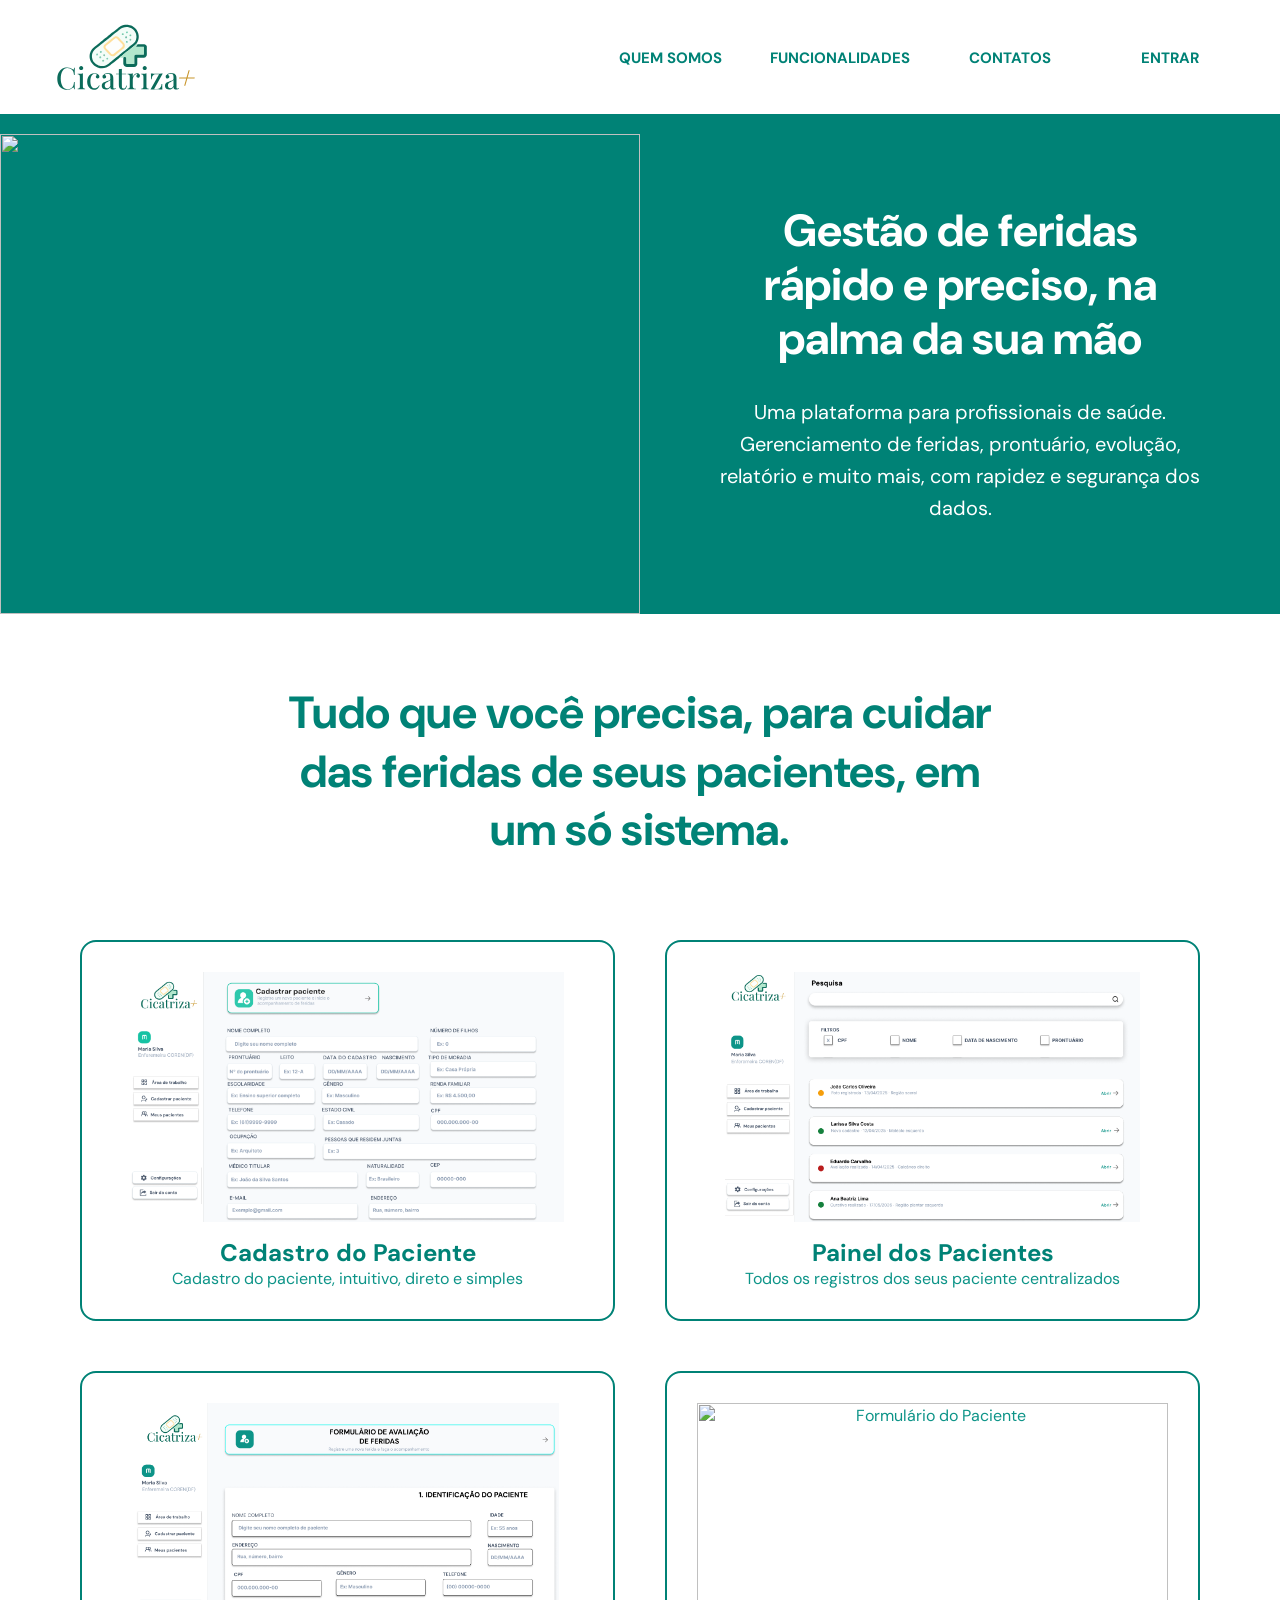
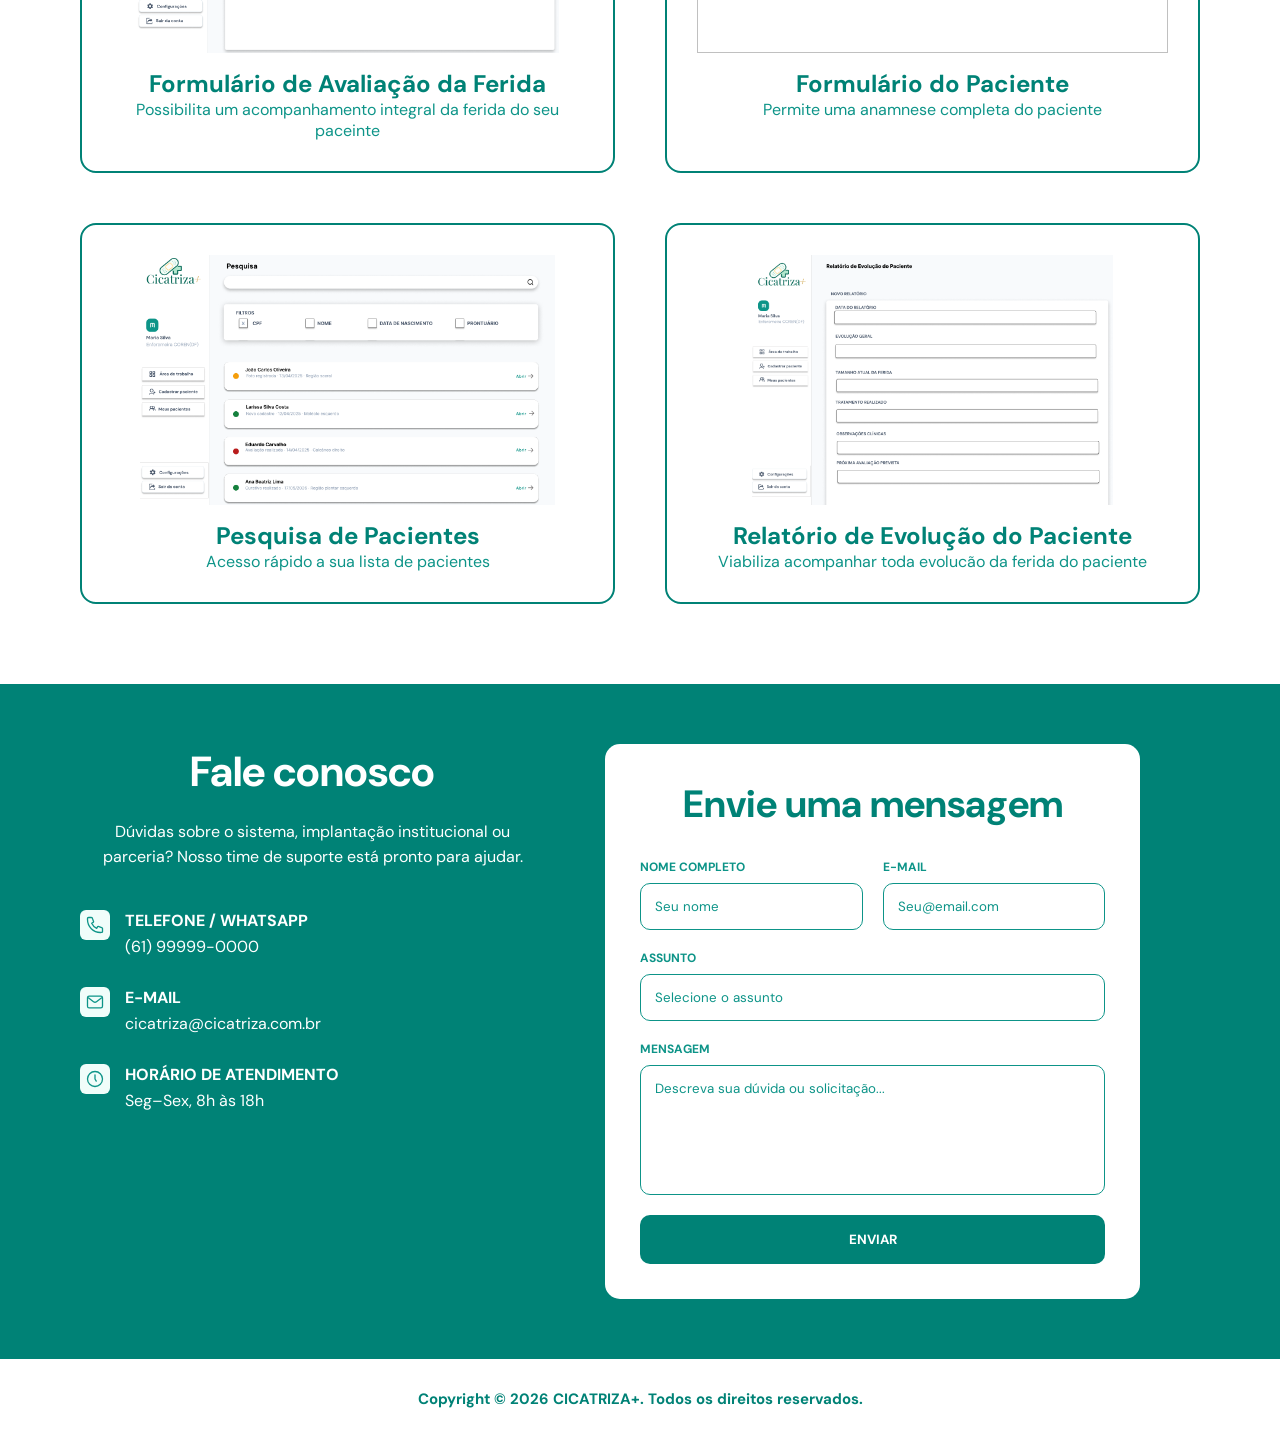
==== index.html @ 2483aeb0 "Rename landingpage.html to index.html" ====
<html lang="pt-BR" class="pagina-landing-page">
<head>
    <meta charset="UTF-8">
    <meta name="viewport" content="width=device-width, initial-scale=1.0">
    <title>Cicatriza+ - Gestão de Feridas Inteligente</title>
    <link rel="stylesheet" href="style.css">
    <link rel="preconnect" href="https://googleapis.com">
    <link rel="preconnect" href="https://gstatic.com" crossorigin>
   <link href="https://fonts.googleapis.com/css2?family=DM+Sans:ital,opsz,wght@0,9..40,100..1000;1,9..40,100..1000&family=Inter:ital,opsz,wght@0,14..32,100..900;1,14..32,100..900&display=swap" rel="stylesheet">
</head>
<body class="pagina-landing-page">
   <header>
        <div class="container-navbar">
            <div class="logo">
                <img class="img-logo" src="img/Logo.svg" alt="Cicatriza+">
            </div>

            <nav>
                <ul>
                    <li><a href="#quem-somos">QUEM SOMOS</a></li>
                    <li><a href="#funcionalidades">FUNCIONALIDADES</a></li>
                    <li><a href="#contato">CONTATOS</a></li>
                    <li><a href="login.html">ENTRAR</a></li>
                </ul>
            </nav>
        </div>
    </header>
    

    <main class="main-landing-page" id="quem-somos">
         <div class="container-main">
            <img class="img-landing" src="img/fotolanding.svg" alt="">

        <div class="container-main-text">
            <h1>
                Gestão de feridas rápido e
                preciso, na palma da sua mão
            </h1>

            <p>
                Uma plataforma para profissionais de saúde.
                Gerenciamento de feridas, prontuário, evolução,
                relatório e muito mais, com rapidez e segurança
                dos dados.
            </p>
        </div>
    </main>

    <section class="funcionalidades" id="funcionalidades">

        <div class="container">

            <h2>
                Tudo que você precisa, para cuidar<br>
                das feridas de seus pacientes, em<br>
                um só sistema.
            </h2>

            <div class="cards">

                <div class="card">
                    <img src="img/Cadastrar_Paciente.png" alt="Cadastro do Paciente">
                    <h3>Cadastro do Paciente</h3>
                    <p> Cadastro do paciente, intuitivo, direto e simples</p>
                </div>

                <div class="card">
                    <img src="img/Painel_Pesquisa.png" alt="Painel dos Pacientes">
                    <h3>Painel dos Pacientes</h3>
                    <p>Todos os registros dos seus paciente centralizados</p>
                </div>

                <div class="card">
                    <img src="img/Formulario_Avalicao.png" alt="Formulário de Avaliação da Ferida">
                    <h3>Formulário de Avaliação da Ferida</h3>
                    <p>Possibilita um acompanhamento integral da ferida do seu paceinte </p>
                </div>

                <div class="card">
                    <img src="img/Formulario_Paciente.png" alt="Formulário do Paciente">
                    <h3>Formulário do Paciente</h3>
                     <p>Permite uma anamnese completa do paciente </p>
                </div>

                <div class="card">
                    <img src="img/Painel_Pesquisa.png" alt="Pesquisa de Pacientes">
                    <h3>Pesquisa de Pacientes</h3>
                    <p>Acesso rápido a sua lista de pacientes</p>
                </div>

                <div class="card">
                    <img src="img/Relatorio_Evolucao.png" alt="Relatório de Evolução do Paciente">
                    <h3>Relatório de Evolução do Paciente</h3>
                    <p>Viabiliza acompanhar toda evolucão da ferida do paciente </p>
                </div>

            </div>

        </div>

    </section>

    <section class="contato" id="contato">

        <div class="conteudo">

            <div class="contato-info">

                <h2>Fale conosco</h2>

                <p>
                    Dúvidas sobre o sistema, implantação institucional ou parceria?
                    Nosso time de suporte está pronto para ajudar.
                </p>

                <div class="info-item">
                    <img src="img/Icon_Phonee.svg" alt="">
                    <div>
                        <strong>TELEFONE / WHATSAPP</strong>
                        <a href="https://wa.me/5561999990000" target="_blank">
                        <p>(61) 99999-0000</p>
                        </a>
                    </div>
                </div>

                <div class="info-item">
                    <img src="img/Icon_Email.svg" alt="">
                    <div>
                        <strong>E-MAIL</strong>
                        <a href="mailto:cicatriza@cicatriza.com.br">
                        <p>cicatriza@cicatriza.com.br</p>
                        </a>
                    </div>
                </div>

                <div class="info-item">
                    <img src="img/Icon_Clock.svg" alt="">
                    <div>
                        <strong>HORÁRIO DE ATENDIMENTO</strong>
                        <p>Seg–Sex, 8h às 18h</p>
                    </div>
                </div>

            </div>

            <div class="contato-form">

                <h2>Envie uma mensagem</h2>

                <form>

                    <div class="row">
                        <div class="field">
                            <label>NOME COMPLETO</label>
                            <input type="text" placeholder="Seu nome">
                        </div>

                        <div class="field">
                            <label>E-MAIL</label>
                            <input type="email" placeholder="Seu@email.com">
                        </div>
                    </div>

                    <div class="field">
                        <label>ASSUNTO</label>
                        <input type="text" placeholder="Selecione o assunto">
                    </div>

                    <div class="field">
                        <label>MENSAGEM</label>
                        <textarea placeholder="Descreva sua dúvida ou solicitação..."></textarea>
                    </div>

                    <button type="submit">ENVIAR</button>

                </form>

            </div>

        </div>

    </section>

    <footer>
        Copyright © 2026 CICATRIZA+. Todos os direitos reservados.
    </footer>


</body>
</html>
---- style.css ----
/*LANDING PAGE*/

html.pagina-landing-page * {
    margin: 0; /* Remove a margem padrão de todos os elementos */
    padding: 0; /* Remove o preenchimento padrão de todos os elementos */
    box-sizing: border-box; /* Usa box-sizing border-box para dimensionar com mais facilidade */
    font-family: 'DM Sans', 'Inter', sans-serif; /* Define uma fonte limpa e moderna */
}

html.pagina-landing-page {
    scroll-behavior: smooth; /* Habilita rolagem suave para links de âncora */
}

html.pagina-landing-page body {
   background:#fff; /* Define a cor de fundo da página */
    color:var(--text); /* Define a cor do texto usando a variável CSS --text */
}


html.pagina-landing-page {
    --primary:#008276; /* Cor primária para elementos de destaque */
    --secondary:#0D9488; /* Cor secundária para elementos complementares */
    --white:#ffffff; /* Cor branca para fundos e textos claros */
    --text:#ffffff; /* Cor do texto para a página, definida como branca para contraste com o fundo escuro */
    --text:#0D9488;/* Cor do texto para a página, definida como verde escuro para contraste com o fundo claro */
}

html.pagina-landing-page .container-navbar{
    max-width:1200px; /* Define a largura máxima do container para 1200px */
    margin:auto; /* Centraliza o container horizontalmente */
    padding: 20px 10px; /* Adiciona preenchimento interno para espaçamento */
    display:flex; /* Container em flex para posicionar logo e nav */
    flex-wrap:wrap;
    align-items:center; /* Alinha verticalmente */
    justify-content:space-between; /* Logo à esquerda, links à direita */
    gap:20px; /* Adiciona um espaço entre os itens do container */
}

html.pagina-landing-page img {
    width: 150px; /* Define a largura da imagem do logo */
    height: auto;
}

html.pagina-landing-page nav ul {
    display:flex; /* Exibe os itens de navegação em linha usando flexbox */
    flex-wrap:wrap;
    list-style:none; /* Remove os marcadores de lista padrão */
    gap:40px; /* Adiciona um espaço de 40px entre os itens de navegação */
    justify-content:flex-end;
}

html.pagina-landing-page nav li {
    min-width: 120px;
    text-align: center;
}

html.pagina-landing-page nav a{
    text-decoration:none; /* Remove o sublinhado dos links de navegação */
    color:var(--primary); /* Define a cor dos links de navegação usando a variável CSS --primary */
    font-weight:700; /* Define a espessura da fonte dos links de navegação como negrito */
    font-size:15px; /* Define o tamanho da fonte dos links de navegação como 15px */
    justify-content: left; /* Alinha os links de navegação à esquerda */
}

html.pagina-landing-page main{
    background:#008276; /* Define a cor de fundo da seção principal como verde escuro */
    color:#ffffff; /* Define a cor do texto da seção principal como branca para contraste com o fundo escuro */
    padding:0; /* Remove padding */
    min-height:60px; /* Define uma altura mínima para a seção */
}

html.pagina-landing-page .container-main{
    display:flex; /* Container em flex para posicionar imagem e texto lado a lado */
    flex-direction:row; /* Posiciona os itens horizontalmente (imagem à esquerda, texto à direita) */
    align-items:flex-start; /* Alinha os itens ao final (bottom) */
    gap:0; /* Sem espaço entre os itens */
    max-width:100%; /* Usa toda a largura disponível */
    margin:0; /* Sem margem */
    width:100%; /* Usa toda a largura disponível */
    padding: ; /* Sem padding */
    height:500px; /* Usa toda a altura disponível */
}

html.pagina-landing-page .img-landing{
    flex:0 0 50%; /* Define que a imagem ocupe exatamente 50% do espaço */
    width:100%; /* Garante que a imagem use toda a largura alocada */
    max-height:480px; /* Define altura máxima da imagem */
    object-fit:contain; /* Mantém a proporção da imagem */
    align-self:flex-end; /* Alinha a imagem na parte de baixo */
}

html.pagina-landing-page .container-main-text{
    flex:0 0 50%; /* O texto ocupa exatamente 50% do espaço */
    min-width:0; /* Permite que o texto não quebre o layout */
    padding:60px 80px; /* Adiciona padding para o texto */
    display:flex; /* Container flex para centralizar conteúdo */
    flex-direction:column; /* Organiza em coluna */
    justify-content:center; /* Centraliza verticalmente */
    align-items:center; /* Centraliza horizontalmente */
}

html.pagina-landing-page main h1{
    font-size:45px; /* Define o tamanho da fonte do título principal como 50px */
    line-height:1.2; /* Define a altura da linha do título principal para 1.2 para melhorar a legibilidade */
    margin:30px ; /* Adiciona um espaço de 30px abaixo do título principal para separar do parágrafo */
    font-weight:700; /* Define a espessura da fonte do título principal como negrito para maior impacto visual */
    text-align:center; /* Centraliza o texto */
}

html.pagina-landing-page main p{
    font-size: 20px; /* Define o tamanho da fonte do parágrafo para 20px */
    line-height:1.6; /* Define a altura da linha do parágrafo para 1.6 para melhorar a legibilidade */
    font-weight:400; /* Define a espessura da fonte do parágrafo como normal */
    text-align:center; /* Centraliza o texto */
}

html.pagina-landing-page .funcionalidades{
    padding:70px 0; /* Adiciona um preenchimento de 60px na parte superior e inferior da seção de funcionalidades para espaçamento */
} 

html.pagina-landing-page .funcionalidades h2{
    text-align:center; /* Centraliza o título da seção de funcionalidades */
    color:var(--primary); /* Define a cor do título da seção de funcionalidades usando a variável CSS --primary para manter a consistência visual */
    font-size:45px; /* Define o tamanho da fonte do título da seção de funcionalidades como 48px para destaque */
    line-height:1.3; /* Define a altura da linha do título da seção de funcionalidades para 1.3 para melhorar a legibilidade */
    margin-bottom:70px; /* Adiciona um espaço de 70px abaixo do título da seção de funcionalidades para separar dos cards */
    font-weight:700; /* Define a espessura da fonte do título da seção de funcionalidades como negrito para maior impacto visual */
}

html.pagina-landing-page .cards{
    display:grid; /* Define a seção de cards como um grid para organizar os cards em colunas e linhas */
    grid-template-columns:repeat(2,1fr); /* Define o layout do grid para ter 2 colunas de largura igual (1fr cada) para organizar os cards lado a lado */
    gap:50px; /* Adiciona um espaço de 50px entre os cards para evitar que fiquem muito próximos */
    padding: 10px 80px; /* Adiciona um preenchimento de 80px em toda a seção de cards para espaçamento */
}
 html.pagina-landing-page .card{
    border: 2px solid #008276;/* Define a borda do card com 2px de espessura e cor verde escuro para destacar os cards */
    border-radius:16px; /* Adiciona bordas arredondadas aos cards para um visual mais suave e moderno */
    padding:30px; /* Adiciona um preenchimento interno de 20px aos cards para espaçamento entre o conteúdo e as bordas */
    text-align:center; /* Centraliza o texto dentro dos cards para um layout mais equilibrado */
}

html.pagina-landing-page .card img{
    width:100%; /* Define a largura da imagem do card para ocupar toda a largura disponível dentro do card para um visual mais impactante */
    height:250px; /* Define a altura da imagem do card para 250px para manter uma proporção consistente entre os cards */
    object-fit:contain; /* Garante que a imagem seja redimensionada para caber dentro do card sem distorção, mantendo suas proporções originais */
}

html.pagina-landing-page .card h3{
    color:var(--primary); /* Define a cor do título do card usando a variável CSS --primary para manter a consistência visual com o restante da página */
    margin-top:15px; /* Adiciona um espaço de 15px acima do título do card para separar da imagem */
    font-size:24px; /* Define o tamanho da fonte do título do card para 24px para destaque, mas menor que os títulos principais para hierarquia visual */
}

html.pagina-landing-page .contato{
    background:var(--primary); /* Define a cor de fundo da seção de contato usando a variável CSS --primary para manter a consistência visual com o restante da página */
    padding:60px 80px; /* Adiciona um preenchimento de 60px na parte superior e inferior, e 80px nas laterais da seção de contato para espaçamento */
}

html.pagina-landing-page .conteudo{
    display:flex; /* Define a seção de conteúdo da seção de contato como um flex container para organizar os elementos em linha */
    gap:60px; /* Adiciona um espaço de 60px entre os elementos dentro da seção de conteúdo para evitar que fiquem muito próximos */
    align-items:flex-start; /* Alinha os itens dentro da seção de conteúdo ao início do eixo vertical para um layout mais equilibrado */
    padding-right: 60px; /* Adiciona um preenchimento à direita da seção de conteúdo para criar um espaço entre o conteúdo e a borda direita da seção de contato */
}

html.pagina-landing-page .contato-info{
    flex:1; /* Define a seção de informações de contato para ocupar o espaço disponível dentro da seção de conteúdo, permitindo que o formulário de contato ocupe o restante do espaço */
    color:white; /* Define a cor do texto da seção de informações de contato como branca para contraste com o fundo verde escuro da seção de contato */
}

html.pagina-landing-page .contato-info h2{
    font-size:42px; /* Define o tamanho da fonte do título da seção de informações de contato para 42px para destaque, mas menor que os títulos principais para hierarquia visual */
    margin-bottom:20px; /* Adiciona um espaço de 20px abaixo do título da seção de informações de contato para separar do parágrafo */
    text-align: center; /* Centraliza o título da seção de informações de contato para um layout mais equilibrado */
}

html.pagina-landing-page .contato-info > p{
    margin-bottom:40px; /* Adiciona um espaço de 40px abaixo do parágrafo principal da seção de informações de contato para separar dos itens de informação de contato */
    line-height:1.6; /* Define a altura da linha do parágrafo principal da seção de informações de contato para 1.6 para melhorar a legibilidade */
    text-align: center; /* Centraliza o parágrafo principal da seção de informações de contato para um layout mais equilibrado */
}

html.pagina-landing-page .info-item{
    display:flex; /* Define cada item de informação de contato como um flex container para organizar os elementos em linha */
    gap:15px; /* Adiciona um espaço de 15px entre os elementos dentro de cada item de informação de contato para evitar que fiquem muito próximos */
    margin-bottom:30px; /* Adiciona um espaço de 30px abaixo de cada item de informação de contato para separar dos próximos itens */
    align-items:flex-start; /* Alinha os itens dentro de cada item de informação de contato ao início do eixo vertical para um layout mais equilibrado */
}
html.pagina-landing-page .info-item a {
    color: inherit;
    text-decoration: none;
}

html.pagina-landing-page .info-item img{
    font-size:26px;
    width: 30px; /* Define o tamanho da fonte do ícone dentro de cada item de informação de contato para 26px para destaque visual */
    height: 30px;
}

html.pagina-landing-page .info-item strong{
    display:block; /* Define o elemento strong como um bloco para que ocupe toda a largura disponível dentro do item de informação de contato, permitindo que o texto fique em uma linha separada do ícone */
    margin-bottom:5px; /* Adiciona um espaço de 5px abaixo do texto em negrito dentro de cada item de informação de contato para separar do texto descritivo */
}

html.pagina-landing-page .contato-form{
    flex:1; /* Define o formulário de contato para ocupar o espaço disponível dentro da seção de conteúdo, permitindo que a seção de informações de contato ocupe o restante do espaço */
    background:white; /* Define a cor de fundo do formulário de contato como branca para contraste com o fundo verde escuro da seção de contato */
    border-radius:15px; /* Adiciona bordas arredondadas ao formulário de contato para um visual mais suave e moderno */
    padding:35px; /* Adiciona um preenchimento interno de 35px ao formulário de contato para espaçamento entre o conteúdo e as bordas */
}

html.pagina-landing-page .contato-form h2{
    text-align:center; /* Centraliza o título do formulário de contato para um layout mais equilibrado */
    color:var(--primary); /* Define a cor do título do formulário de contato usando a variável CSS --primary para manter a consistência visual com o restante da página */
    margin-bottom:30px; /* Adiciona um espaço de 30px abaixo do título do formulário de contato para separar dos campos do formulário */
    font-size:38px; /* Define o tamanho da fonte do título do formulário de contato para 38px para destaque, mas menor que os títulos principais para hierarquia visual */
}

html.pagina-landing-page .row{
    display:flex; /* Define cada linha de campos do formulário de contato como um flex container para organizar os campos em linha */
    gap:20px; /* Adiciona um espaço de 20px entre os campos dentro de cada linha do formulário de contato para evitar que fiquem muito próximos */
}

html.pagina-landing-page .field{
    width:100%; /* Define a largura de cada campo do formulário de contato para 100% do espaço disponível dentro da linha para um layout mais fluido e responsivo */
    margin-bottom:20px; /* Adiciona um espaço de 20px abaixo de cada campo do formulário de contato para separar dos próximos campos ou do botão de envio */
}

html.pagina-landing-page .field label{
    display:block; /* Define o elemento label como um bloco para que ocupe toda a largura disponível dentro do campo do formulário de contato, permitindo que o texto fique em uma linha separada do campo de entrada */
    margin-bottom:8px; /* Adiciona um espaço de 8px abaixo do texto do rótulo dentro de cada campo do formulário de contato para separar do campo de entrada */
    font-size:12px; /* Define o tamanho da fonte do texto do rótulo dentro de cada campo do formulário de contato para 12px para um visual mais discreto e profissional */
    font-weight:700; /* Define a espessura da fonte do texto do rótulo dentro de cada campo do formulário de contato como negrito para maior legibilidade e destaque */
    color:#0D9488; /* Define a cor do texto do rótulo dentro de cada campo do formulário de contato como verde escuro para contraste com o fundo branco do formulário de contato */
}

html.pagina-landing-page .field input,
html.pagina-landing-page .field textarea{
    width:100%; /* Define a largura dos campos de entrada e textarea do formulário de contato para 100% do espaço disponível dentro do campo para um layout mais fluido e responsivo */
    border:1px solid #0D9488; /* Define a borda dos campos de entrada e textarea do formulário de contato com 1px de espessura e cor verde escuro para destaque visual */
    border-radius:10px; /* Adiciona bordas arredondadas aos campos de entrada e textarea do formulário de contato para um visual mais suave e moderno */
    padding:14px; /* Adiciona um preenchimento interno de 14px aos campos de entrada e textarea do formulário de contato para espaçamento entre o conteúdo e as bordas */
    outline:none; /* Remove o contorno padrão do campo quando focado */
}

html.pagina-landing-page .field input::placeholder,
html.pagina-landing-page .field textarea::placeholder {
    color:#0D9488; /* Cor dos textos de placeholder */
    opacity:1; /* Garante que a cor do placeholder seja aplicada corretamente, mesmo em navegadores que aplicam uma opacidade padrão */
}

html.pagina-landing-page .field textarea{
    resize:none; /* Impede que o usuário redimensione a área de texto para manter o layout consistente */
    height:130px; /* Define a altura da área de texto para 130px para garantir que haja espaço suficiente para o usuário digitar uma mensagem mais longa, mantendo um layout equilibrado dentro do formulário de contato */
}

html.pagina-landing-page button{
    width:100%; /* Define a largura do botão de envio do formulário de contato para 100% do espaço disponível dentro do formulário para um layout mais fluido e responsivo */
    border:none; /* Remove a borda padrão do botão para um visual mais limpo e moderno */
    background:var(--primary); /* Define a cor de fundo do botão de envio do formulário de contato usando a variável CSS --primary para manter a consistência visual com o restante da página */
    color:white; /* Define a cor do texto do botão de envio do formulário de contato como branca para contraste com o fundo verde escuro do botão */
    padding:16px; /* Adiciona um preenchimento interno de 16px ao botão de envio do formulário de contato para espaçamento entre o texto e as bordas do botão, tornando-o mais clicável e visualmente equilibrado */
    border-radius:10px; /* Adiciona bordas arredondadas ao botão de envio do formulário de contato para um visual mais suave e moderno */
    cursor:pointer; /* Define o cursor como pointer ao passar o mouse sobre o botão de envio do formulário de contato para indicar que é clicável */
    font-weight:700; /* Define a espessura da fonte do texto do botão de envio do formulário de contato como negrito para maior legibilidade e destaque */
    transition:.3s; /* Adiciona uma transição suave de 0.3 segundos para as propriedades do botão de envio do formulário de contato, permitindo que as mudanças de estilo ocorram de forma suave e visualmente agradável ao interagir com o botão */    
}

html.pagina-landing-page button:hover{
    opacity:.9; /* Reduz a opacidade do botão de envio do formulário de contato para 0.9 ao passar o mouse sobre ele para criar um efeito visual de feedback, indicando que o botão é interativo e respondendo à ação do usuário */
}

html.pagina-landing-page footer{
    text-align:center; /* Centraliza o texto dentro do rodapé para um layout mais equilibrado */
    padding:30px; /* Adiciona um preenchimento interno de 30px ao rodapé para espaçamento entre o conteúdo e as bordas do rodapé, tornando-o mais visualmente equilibrado */
    background:#ffffff; /* Define a cor de fundo do rodapé como branca para contraste com o fundo da página e para manter a consistência visual com o restante da página */
    color:var(--primary); /* Define a cor do texto do rodapé usando a variável CSS --primary para manter a consistência visual com o restante da página */
    font-size:15px; /* Define o tamanho da fonte do texto do rodapé para 15px para destaque, mas menor que os títulos principais para hierarquia visual */
    font-weight:700; /* Define a espessura da fonte do texto do rodapé como negrito para maior legibilidade e destaque */
}


@media (max-width: 480px) {

    html.pagina-landing-page .container-navbar{
        flex-direction:column;
        align-items:center;
        justify-content:center;
        gap:18px;
        padding:18px 16px;
    }

    html.pagina-landing-page nav ul{
        width:100%;
        flex-wrap:wrap;
        justify-content:center;
        gap:14px;
    }

    html.pagina-landing-page nav li{
        min-width: 140px;
    }

    html.pagina-landing-page .container-main{
        flex-direction:column;
        gap:24px;
        padding:0 16px;
        height:auto;
    }

    html.pagina-landing-page .img-landing{
        flex:0 0 100%;
        max-height:320px;
    }

    html.pagina-landing-page .container-main-text{
        padding:40px 16px;
    }

    html.pagina-landing-page main h1{
        font-size:32px;
        margin:20px 0;
    }

    html.pagina-landing-page main p{
        font-size:16px;
    }

    html.pagina-landing-page .funcionalidades h2{
        font-size:28px;
        margin-bottom:40px;
    }

    html.pagina-landing-page .cards{
        grid-template-columns:1fr;
        gap:24px;
        padding:10px 16px;
    }

    html.pagina-landing-page .card{
        padding:24px;
    }

    html.pagina-landing-page .contato{
        padding:40px 16px;
    }

    html.pagina-landing-page .conteudo{
        flex-direction:column;
        gap:30px;
    }

    html.pagina-landing-page .contato-info h2{
        font-size:32px;
        text-align:center;
    }

    html.pagina-landing-page .contato-info > p{
        margin-bottom:30px;
        text-align:center;
    }

    html.pagina-landing-page .contato-form{
        padding:30px 20px;
    }

    html.pagina-landing-page .info-item{
        align-items:center;
    }

    html.pagina-landing-page .info-item img{
        width:28px;
        height:28px;
    }

    html.pagina-landing-page .row{
        flex-direction:column;
    }

    html.pagina-landing-page footer{
        font-size:12px;
        padding:20px;
    }
}

@media (min-width: 481px) and (max-width: 768px) {

    html.pagina-landing-page .container-navbar{
        flex-direction:column;
        align-items:center;
        justify-content:center;
        gap:18px;
        padding:18px 20px;
    }

    html.pagina-landing-page nav ul{
        width:100%;
        flex-wrap:wrap;
        justify-content:center;
        gap:20px;
    }

    html.pagina-landing-page nav li{
        min-width: 150px;
    }

    html.pagina-landing-page .container-main{
        flex-direction:column;
        gap:30px;
        padding:0 20px;
        height:auto;
    }

    html.pagina-landing-page .img-landing{
        flex:0 0 100%;
        max-height:360px;
    }

    html.pagina-landing-page .container-main-text{
        padding:40px 20px;
    }

    html.pagina-landing-page main h1{
        font-size:38px;
        margin:24px 0;
    }

    html.pagina-landing-page main p{
        font-size:18px;
    }

    html.pagina-landing-page .funcionalidades h2{
        font-size:36px;
        margin-bottom:50px;
    }

    html.pagina-landing-page .cards{
        grid-template-columns:repeat(2, minmax(0, 1fr));
        gap:30px;
        padding:10px 20px;
    }

    html.pagina-landing-page .card{
        padding:28px;
    }

    html.pagina-landing-page .contato{
        padding:50px 20px;
    }

    html.pagina-landing-page .conteudo{
        flex-direction:column;
        gap:28px;
    }

    html.pagina-landing-page .contato-info h2{
        font-size:36px;
    }

    html.pagina-landing-page .contato-info > p{
        margin-bottom:30px;
        text-align:left;
    }

    html.pagina-landing-page .contato-form{
        padding:32px 20px;
    }

    html.pagina-landing-page .info-item{
        align-items:flex-start;
    }

    html.pagina-landing-page .row{
        flex-direction:row;
        flex-wrap:wrap;
    }

    html.pagina-landing-page .row .field{
        width:calc(50% - 10px);
    }

    html.pagina-landing-page .field label{
        font-size:12px;
    }

    html.pagina-landing-page footer{
        font-size:13px;
        padding:22px;
    }
}




/* PÁGINA DE LOGIN */

html.pagina-login * {
    margin: 0; /* Remove a margem padrão de todos os elementos */
    padding: 0; /* Remove o preenchimento padrão de todos os elementos */
    box-sizing: border-box; /* Usa box-sizing border-box para dimensionar com mais facilidade */
    font-family: 'DM Sans', 'Inter', sans-serif; /* Define uma fonte limpa e moderna para a página de login */
}

html.pagina-login body {
    background-color: #0d9488; /* Define a cor de fundo da página de login como verde escuro para um visual moderno e profissional */
    display: flex; /* Define o corpo da página de login como um flex container para centralizar o conteúdo vertical e horizontalmente */
    justify-content: center; /* Centraliza o conteúdo horizontalmente dentro do corpo da página de login para um layout mais equilibrado */
    align-items: center; /* Centraliza o conteúdo verticalmente dentro do corpo da página de login para um layout mais equilibrado */
    min-height: 100vh; /* Garante que o corpo da página de login ocupe pelo menos a altura total da janela de visualização para centralizar o conteúdo mesmo em telas maiores */
    padding: 20px; /* Adiciona um preenchimento interno de 20px ao corpo da página de login para espaçamento entre o conteúdo e as bordas da janela, garantindo que o conteúdo não fique colado nas bordas em telas menores */
}

html.pagina-login .login-container {
    background-color: #ffffff; /* Define a cor de fundo do container de login como branca para contraste com o fundo verde escuro da página de login, criando um visual limpo e moderno */
    width: 100%; /* Define a largura do container de login para 100% do espaço disponível dentro do corpo da página de login para um layout mais fluido e responsivo */
    max-width: 420px; /* Define a largura máxima do container de login para 420px para evitar que fique muito largo em telas grandes, mantendo um layout equilibrado */
    padding: 70px 34px; /* Adiciona um preenchimento interno de 40px na parte superior e inferior, e 35px nas laterais do container de login para espaçamento entre o conteúdo e as bordas do container, tornando-o mais visualmente equilibrado */
    border-radius: 20px; /* Adiciona bordas arredondadas ao container de login para um visual mais suave e moderno */
    box-shadow: 0 10px 25px rgba(0, 0, 0, 0.15); /* Adiciona uma sombra ao container de login para criar um efeito de profundidade e destaque visual, tornando-o mais atraente e profissional */
    text-align: center; /* Centraliza o texto dentro do container de login para um layout mais equilibrado e visualmente agradável */
}

html.pagina-login .logo-header {
    margin-bottom: 15px; /* Adiciona um espaço de 30px abaixo do cabeçalho do logo para separar do restante do conteúdo do container de login, criando um layout mais equilibrado e visualmente agradável */
}

html.pagina-login .logo-icon {
    display: flex; /* Define o ícone do logo como um flex container para organizar os elementos do logo em linha */
    align-items: center; /* Alinha os elementos do logo verticalmente ao centro para um layout mais equilibrado */
    justify-content: center; /* Centraliza os elementos do logo horizontalmente para um layout mais equilibrado */
    gap: 5px; /* Adiciona um espaço de 5px entre os elementos do logo para evitar que fiquem muito próximos, criando um visual mais limpo e moderno */
    font-size: 24px; /* Define o tamanho da fonte do ícone do logo para 24px para destaque visual, tornando-o facilmente reconhecível como um elemento de marca */
}

html.pagina-login img {
    width: 100px; /* Define a largura da imagem do logo para 150px para um tamanho equilibrado dentro do container de login, garantindo que seja facilmente visível sem ocupar muito espaço */
    height: 100px; /* Define a altura da imagem do logo para 150px para manter uma proporção consistente com a largura, garantindo que o logo seja exibido de forma clara e profissional dentro do container de login */
    align-items: center; /* Alinha a imagem do logo verticalmente ao centro para um layout mais equilibrado dentro do container de login */
}

html.pagina-login .subtitle {
    color: #726F6F; /* Define a cor do subtítulo dentro do container de login como cinza escuro para contraste com o fundo branco do container, criando um visual mais suave e profissional */
    font-size: 15px; /* Define o tamanho da fonte do subtítulo dentro do container de login para 15px para um visual equilibrado, garantindo que seja legível sem competir com o título principal do logo */
    margin-top: 8px; /* Adiciona um espaço de 15px acima do subtítulo dentro do container de login para separar do título principal do logo, criando um layout mais equilibrado e visualmente agradável */
    font-weight: 500; /* Define a espessura da fonte do subtítulo dentro do container de login como média para um visual mais suave e profissional, garantindo que seja legível sem competir com o título principal do logo */
}

html.pagina-login .login-form {
    display: flex; /* Define o formulário de login como um flex container para organizar os elementos do formulário em linha ou em coluna, dependendo do layout desejado */
    flex-direction: column; /* Define a direção do flex para coluna, empilhando os elementos do formulário de login verticalmente para um layout mais tradicional e fácil de usar */
}

html.pagina-login .input-group {
    margin-bottom: 14px; /* Adiciona um espaço de 20px abaixo de cada grupo de entrada para separar os campos do formulário de login, criando um layout mais equilibrado e visualmente agradável */
    text-align: left; /* Alinha o texto dentro de cada grupo de entrada à esquerda para um layout mais tradicional e fácil de ler, garantindo que os rótulos dos campos fiquem próximos aos campos de entrada correspondentes */
}

html.pagina-login .input-group label {
    display: block; /* Define o elemento label como um bloco para que ocupe toda a largura disponível dentro do grupo de entrada, permitindo que o texto do rótulo fique em uma linha separada do campo de entrada, melhorando a legibilidade e a associação entre o rótulo e o campo de entrada */
    font-size: 13px; /* Define o tamanho da fonte do texto do rótulo dentro de cada grupo de entrada para 13px para um visual mais discreto e profissional, garantindo que seja legível sem competir com outros elementos do formulário de login */
    font-weight: 700; /* Define a espessura da fonte do texto do rótulo dentro de cada grupo de entrada como negrito para maior legibilidade e destaque, garantindo que os rótulos dos campos de entrada sejam facilmente identificáveis para os usuários */
    color: #475569; /* Define a cor do texto do rótulo dentro de cada grupo de entrada como cinza escuro para contraste com o fundo branco do container de login, criando um visual mais suave e profissional */
    margin-bottom: 8px; /* Adiciona um espaço de 8px abaixo do texto do rótulo dentro de cada grupo de entrada para separar do campo de entrada, criando um layout mais equilibrado e visualmente agradável */
    padding-left: 5px; /* Adiciona um preenchimento à esquerda do texto do rótulo dentro de cada grupo de entrada para criar um espaço entre o rótulo e a borda esquerda do grupo de entrada, garantindo que o texto do rótulo não fique colado na borda e melhorando a legibilidade */
}

html.pagina-login .input-group input {
    width: 100%; /* Define a largura dos campos de entrada dentro de cada grupo de entrada para 100% do espaço disponível dentro do grupo, garantindo que os campos de entrada ocupem todo o espaço horizontal disponível para um layout mais fluido e responsivo */
    padding: 11px 18px; /* Adiciona um preenchimento interno de 14px na parte superior e inferior, e 20px nas laterais dos campos de entrada dentro de cada grupo de entrada para espaçamento entre o conteúdo e as bordas dos campos de entrada, tornando-os mais visualmente equilibrados e fáceis de usar */
    border: 1px solid #94a3b8; /* Define a borda dos campos de entrada dentro de cada grupo de entrada com 1px de espessura e cor cinza claro para um visual mais suave e profissional, garantindo que os campos de entrada sejam facilmente identificáveis para os usuários */
    border-radius: 12px; /* Adiciona bordas arredondadas aos campos de entrada dentro de cada grupo de entrada para um visual mais suave e moderno, tornando-os mais atraentes e fáceis de usar */
    font-size: 15px; /* Define o tamanho da fonte do texto dentro dos campos de entrada para 15px para um visual equilibrado, garantindo que seja legível sem competir com outros elementos do formulário de login */
    background-color: #ffffff;  /* Define a cor de fundo dos campos de entrada dentro de cada grupo de entrada como branca para contraste com a borda cinza claro, criando um visual mais limpo e moderno */
    box-shadow: inset 0 2px 4px rgba(13, 148, 136, 0.3), 0 4px 6px rgba(13, 148, 136, 0.3); /* Adiciona uma sombra interna e externa aos campos de entrada dentro de cada grupo de entrada para criar um efeito de profundidade e destaque visual, tornando-os mais atraentes e profissionais */
    outline: none; /* Remove o contorno padrão do campo de entrada quando focado para um visual mais limpo e moderno, permitindo que a borda e a sombra sejam os principais indicadores visuais de foco */
    transition: border-color 0.2s; /* Adiciona uma transição suave de 0.2 segundos para a propriedade border-color dos campos de entrada dentro de cada grupo de entrada, permitindo que a mudança de cor da borda ocorra de forma suave e visualmente agradável quando o campo de entrada é focado ou desfocado, melhorando a experiência do usuário ao interagir com os campos de entrada do formulário de login */
}

html.pagina-login .input-group input:focus {
    border-color: #0d9488; /* Altera a cor da borda dos campos de entrada dentro de cada grupo de entrada para verde escuro quando focados para criar um efeito visual de feedback, indicando que o campo de entrada está ativo e pronto para receber a entrada do usuário, melhorando a experiência do usuário ao interagir com os campos de entrada do formulário de login */
}

html.pagina-login .forgot-password {
    text-align: right; /* Alinha o texto dentro da seção de "Esqueci minha senha" à direita para um layout mais tradicional e fácil de usar, garantindo que o link de recuperação de senha seja facilmente acessível para os usuários */
    margin-top: -6px; /* Adiciona um espaço negativo de 10px acima da seção de "Esqueci minha senha" para reduzir o espaço entre os campos de entrada e o link de recuperação de senha, criando um layout mais compacto e visualmente equilibrado dentro do container de login */
    margin-bottom: 14px; /* Adiciona um espaço de 25px abaixo da seção de "Esqueci minha senha" para separar do botão de login, criando um layout mais equilibrado e visualmente agradável dentro do container de login */
}

html.pagina-login .forgot-password a {
    color: #0D9488; /* Define a cor do link de "Esqueci minha senha" como verde escuro para contraste com o fundo branco do container de login, criando um visual mais limpo e moderno, e garantindo que o link seja facilmente identificável para os usuários */
    font-size: 13px; /* Define o tamanho da fonte do link de "Esqueci minha senha" para 13px para um visual mais discreto e profissional, garantindo que seja legível sem competir com outros elementos do formulário de login */
    text-decoration: none; /* Remove a decoração de texto padrão do link de "Esqueci minha senha" para um visual mais limpo e moderno, permitindo que a cor e o estilo do link sejam os principais indicadores visuais de interatividade */
    font-weight: 600; /* Define a espessura da fonte do link de "Esqueci minha senha" como semi-negrito para dar um pouco mais de destaque ao link, garantindo que seja facilmente identificável para os usuários sem competir com outros elementos do formulário de login */
}

html.pagina-login .forgot-password a:hover {
    text-decoration: underline; /* Adiciona uma decoração de sublinhado ao link de "Esqueci minha senha" ao passar o mouse sobre ele para criar um efeito visual de feedback, indicando que o link é interativo e respondendo à ação do usuário, melhorando a experiência do usuário ao interagir com o link de recuperação de senha */
}

html.pagina-login .btn {
    width: 100%; /* Define a largura dos botões dentro do container de login para 100% do espaço disponível dentro do container, garantindo que os botões ocupem toda a largura horizontal disponível para um layout mais fluido e responsivo */
    padding: 11px; /* Adiciona um preenchimento interno de 14px a todos os lados dos botões dentro do container de login para espaçamento entre o texto e as bordas dos botões, tornando-os mais clicáveis e visualmente equilibrados */
    font-size: 15px; /* Define o tamanho da fonte do texto dentro dos botões do formulário de login para 15px para um visual equilibrado, garantindo que seja legível sem competir com outros elementos do formulário de login */
    font-weight: 600; /* Define a espessura da fonte do texto dentro dos botões do formulário de login como semi-negrito para dar um pouco mais de destaque ao texto dos botões, garantindo que seja facilmente identificável para os usuários sem competir com outros elementos do formulário de login */
    border-radius: 16px; /* Adiciona bordas arredondadas aos botões dentro do container de login para um visual mais suave e moderno, tornando-os mais atraentes e fáceis de usar */
    cursor: pointer; /* Define o cursor como pointer ao passar o mouse sobre os botões dentro do container de login para indicar que são clicáveis, melhorando a experiência do usuário ao interagir com os botões do formulário de login */
    transition: transform 0.1s, opacity 0.2s; /* Adiciona uma transição suave de 0.1 segundos para a propriedade transform e 0.2 segundos para a propriedade opacity dos botões dentro do container de login, permitindo que as mudanças de estilo ocorram de forma suave e visualmente agradável ao interagir com os botões do formulário de login, melhorando a experiência do usuário ao clicar ou passar o mouse sobre os botões */
    margin-bottom: 10px; /* Adiciona um espaço de 15px abaixo dos botões dentro do container de login para separar dos próximos elementos, criando um layout mais equilibrado e visualmente agradável dentro do container de login */
}

html.pagina-login .btn:active {
    transform: scale(0.98); /* Reduz ligeiramente o tamanho dos botões dentro do container de login ao serem clicados para criar um efeito visual de feedback, indicando que o botão foi pressionado e respondendo à ação do usuário, melhorando a experiência do usuário ao interagir com os botões do formulário de login */
}

html.pagina-login .btn-primary {
    background-color: #0D9488; /* Define a cor de fundo do botão primário como verde */
    color: #ffffff; /* Define a cor do texto do botão primário como branco */
    border: none; /* Remove a borda do botão primário */
    box-shadow: 0 4px 10px rgba(13, 148, 136, 0.3); /* Adiciona uma sombra ao botão primário */
    
}

html.pagina-login .btn-primary a{
    text-decoration: none;
    color: inherit;
    
}

html.pagina-login .btn-primary:hover {
    opacity: 0.9; /* Reduz a opacidade do botão primário para 0.9 ao passar o mouse sobre ele para criar um efeito visual de feedback, indicando que o botão é interativo e respondendo à ação do usuário, melhorando a experiência do usuário ao interagir com o botão primário do formulário de login */
}

html.pagina-login .btn-secondary {
    background-color: #ffffff; /* Define a cor de fundo do botão secundário como branca para contraste com o botão primário verde, criando um visual mais limpo e moderno, e garantindo que o botão secundário seja facilmente identificável como uma opção alternativa ao botão primário dentro do formulário de login */
    color: #0D9488; /* Define a cor do texto do botão secundário como verde escuro para contraste com o fundo branco do botão, criando um visual mais limpo e moderno, e garantindo que o texto do botão secundário seja facilmente legível e identificável para os usuários dentro do formulário de login */
    border: 2px solid #0D9488; /* Define a borda do botão secundário com 2px de espessura e cor verde escuro para criar um visual mais distinto e moderno, garantindo que o botão secundário seja facilmente identificável como uma opção alternativa ao botão primário dentro do formulário de login */
    margin-bottom: 10px; /* Adiciona um espaço de 25px abaixo do botão secundário para separar dos próximos elementos, criando um layout mais equilibrado e visualmente agradável dentro do container de login, e garantindo que o botão secundário tenha um destaque visual adequado como uma opção alternativa ao botão primário dentro do formulário de login */
}

html.pagina-login .btn-secondary a{
    text-decoration: none;
    color: inherit;
    
}

html.pagina-login .btn-secondary:hover {
    background-color: #ffffff; /* Mantém o fundo branco ao passar o mouse para evitar que o botão secundário perca seu visual distinto, garantindo que ele continue a se destacar como uma opção alternativa ao botão primário, mantendo a consistência visual e a clareza para os usuários */
}

html.pagina-login .form-footer p {
    color: #94a3b8; /* Define a cor do texto do rodapé do formulário de login como cinza claro para contraste com o fundo branco do container de login, criando um visual mais suave e profissional */
    font-size: 11px; /* Define o tamanho da fonte do texto do rodapé do formulário de login para 11px para um visual mais discreto e profissional, garantindo que seja legível sem competir com outros elementos do formulário de login */
    font-weight: 500; /* Define a espessura da fonte do texto do rodapé do formulário de login como média para um visual mais suave e profissional, garantindo que seja legível sem competir com outros elementos do formulário de login */
}




/* PÁGINA DE CADASTRO */

html.pagina-cadastro * {
    margin: 0; /* Remove a margem padrão de todos os elementos para garantir um layout mais consistente e controlado dentro da página de cadastro, permitindo que o design seja mais preciso e visualmente equilibrado */
    padding: 0; /* Remove o preenchimento padrão de todos os elementos para garantir um layout mais consistente e controlado dentro da página de cadastro, permitindo que o design seja mais preciso e visualmente equilibrado */
    box-sizing: border-box; /* Usa box-sizing border-box para dimensionar os elementos de forma mais intuitiva, incluindo o preenchimento e a borda dentro das dimensões totais dos elementos, facilitando o controle do layout e garantindo que os elementos se encaixem corretamente dentro do design da página de cadastro */
    font-family: 'DM Sans', 'Inter', sans-serif; /* Define uma fonte limpa e moderna para a página de cadastro, garantindo que o texto seja legível e visualmente agradável para os usuários, contribuindo para uma experiência de usuário positiva dentro do design da página de cadastro */
}

html.pagina-cadastro body {
    background-color: #0d9488; /* Define a cor de fundo da página de cadastro como verde escuro para um visual moderno e profissional, criando um contraste visual com os elementos do formulário de cadastro, tornando-os mais destacados e fáceis de identificar para os usuários dentro do design da página de cadastro */
    display: flex; /* Ativa o layout flexbox para centralizar o conteúdo */
    justify-content: center; /* Centraliza o conteúdo horizontalmente dentro do corpo da página de cadastro para um layout mais equilibrado e visualmente agradável, garantindo que o formulário de cadastro seja o foco principal da página e seja facilmente acessível para os usuários dentro do design da página de cadastro */
    align-items: center; /* Centraliza o conteúdo verticalmente dentro do corpo da página de cadastro para um layout mais equilibrado e visualmente agradável, garantindo que o formulário de cadastro seja o foco principal da página e seja facilmente acessível para os usuários dentro do design da página de cadastro */
    min-height: 100vh; /* Garante que o corpo da página de cadastro ocupe pelo menos a altura total da janela de visualização para centralizar o conteúdo mesmo em telas maiores, garantindo que o formulário de cadastro seja o foco principal da página e seja facilmente acessível para os usuários dentro do design da página de cadastro */
    padding: 24px 20px; /* Adiciona um preenchimento interno de 40px na parte superior e inferior, e 20px nas laterais do corpo da página de cadastro para espaçamento entre o conteúdo e as bordas da janela, garantindo que o conteúdo não fique colado nas bordas em telas menores e criando um layout mais equilibrado e visualmente agradável dentro do design da página de cadastro */
}

html.pagina-cadastro .register-container {
    background-color: #ffffff; /* Define a cor de fundo do container de registro como branca para contraste com o fundo verde escuro da página de cadastro, criando um visual limpo e moderno, e garantindo que o formulário de cadastro seja facilmente identificável para os usuários dentro do design da página de cadastro */
    width: 100%; /* Define a largura do container de registro para 100% do espaço disponível dentro do corpo da página de cadastro para um layout mais fluido e responsivo, garantindo que o formulário de cadastro ocupe todo o espaço horizontal disponível para os usuários dentro do design da página de cadastro */
    max-width: 520px; /* Define a largura máxima do container de registro para 520px para evitar que fique muito largo em telas grandes, mantendo um layout equilibrado e visualmente agradável dentro do design da página de cadastro, garantindo que o formulário de cadastro seja facilmente legível e acessível para os usuários dentro do design da página de cadastro */
    margin: auto; /* Centraliza o container horizontalmente */
    padding: 20px 36px; /* Adiciona um preenchimento interno de 35px na parte superior e inferior, e 40px nas laterais do container de registro para espaçamento entre o conteúdo e as bordas do container, tornando-o mais visualmente equilibrado e agradável dentro do design da página de cadastro, garantindo que o formulário de cadastro seja facilmente legível e acessível para os usuários dentro do design da página de cadastro */
    border-radius: 16px; /* Adiciona bordas arredondadas ao container de registro para um visual mais suave e moderno, tornando-o mais atraente e fácil de usar dentro do design da página de cadastro, garantindo que o formulário de cadastro seja facilmente legível e acessível para os usuários dentro do design da página de cadastro */
    box-shadow: 0 10px 25px rgba(0, 0, 0, 0.15); /* Adiciona uma sombra ao container de registro para criar um efeito de profundidade e destaque visual, tornando-o mais atraente e profissional dentro do design da página de cadastro, garantindo que o formulário de cadastro seja facilmente legível e acessível para os usuários dentro do design da página de cadastro */
}

html.pagina-cadastro .register-header {
    text-align: center; /* Centraliza o texto dentro do cabeçalho de registro para um layout mais equilibrado e visualmente agradável, garantindo que o título e o subtítulo do formulário de cadastro sejam facilmente identificáveis para os usuários dentro do design da página de cadastro */
    margin-bottom: 14px; /* Adiciona um espaço de 25px abaixo do cabeçalho de registro para separar do restante do conteúdo do container de registro, criando um layout mais equilibrado e visualmente agradável dentro do design da página de cadastro, garantindo que o título e o subtítulo do formulário de cadastro sejam facilmente identificáveis para os usuários dentro do design da página de cadastro */
}

html.pagina-cadastro .user-icon-badge {
    background-color: transparent; /* Define a cor de fundo do badge do ícone do usuário como transparente para permitir que a imagem do logo seja o foco principal, criando um visual mais limpo e moderno dentro do design da página de cadastro, garantindo que o logo seja facilmente identificável para os usuários dentro do design da página de cadastro */
    width: auto; /* Define a largura do badge do ícone do usuário como automática para permitir que a imagem do logo determine a largura do badge, garantindo que o logo seja exibido de forma clara e profissional dentro do design da página de cadastro, e garantindo que o formulário de cadastro seja facilmente legível e acessível para os usuários dentro do design da página de cadastro */
    height: auto; /* Define a altura do badge do ícone do usuário como automática para permitir que a imagem do logo determine a altura do badge, garantindo que o logo seja exibido de forma clara e profissional dentro do design da página de cadastro, e garantindo que o formulário de cadastro seja facilmente legível e acessível para os usuários dentro do design da página de cadastro */
    display: flex; /* Define o badge do ícone do usuário como um flex container para organizar a imagem do logo de forma centralizada dentro do badge, criando um layout mais equilibrado e visualmente agradável dentro do design da página de cadastro, garantindo que o logo seja facilmente identificável para os usuários dentro do design da página de cadastro */
    align-items: center; /* Alinha a imagem do logo verticalmente ao centro dentro do badge do ícone do usuário para um layout mais equilibrado e visualmente agradável dentro do design da página de cadastro, garantindo que o logo seja facilmente identificável para os usuários dentro do design da página de cadastro */
    justify-content: center; /* Centraliza a imagem do logo horizontalmente dentro do badge do ícone do usuário para um layout mais equilibrado e visualmente agradável dentro do design da página de cadastro, garantindo que o logo seja facilmente identificável para os usuários dentro do design da página de cadastro */
    margin: 0 auto 8px auto; /* Adiciona um espaço de 12px abaixo do badge do ícone do usuário para separar do restante do conteúdo do cabeçalho de registro, criando um layout mais equilibrado e visualmente agradável dentro do design da página de cadastro, garantindo que o logo seja facilmente identificável para os usuários dentro do design da página de cadastro */
}

html.pagina-cadastro .user-icon-badge .logo-img {
    width: 100px; /* Define a largura da imagem do logo dentro do badge do ícone do usuário para 150px para um tamanho equilibrado dentro do cabeçalho de registro, garantindo que seja facilmente visível sem ocupar muito espaço, e garantindo que o formulário de cadastro seja facilmente legível e acessível para os usuários dentro do design da página de cadastro */
    height: 100px; /* Define a altura da imagem do logo dentro do badge do ícone do usuário para 150px para manter uma proporção consistente com a largura, garantindo que o logo seja exibido de forma clara e profissional dentro do design da página de cadastro, e garantindo que o formulário de cadastro seja facilmente legível e acessível para os usuários dentro do design da página de cadastro */
    align-items: center; /* Alinha a imagem do logo verticalmente ao centro dentro do badge do ícone do usuário para um layout mais equilibrado e visualmente agradável dentro do design da página de cadastro, garantindo que o logo seja facilmente identificável para os usuários dentro do design da página de cadastro */
    object-fit: contain; /* Define o comportamento de ajuste da imagem do logo dentro do badge do ícone do usuário para "contain" para garantir que a imagem seja redimensionada proporcionalmente para caber dentro do badge sem ser cortada, mantendo a integridade visual do logo e garantindo que o formulário de cadastro seja facilmente legível e acessível para os usuários dentro do design da página de cadastro */
}

html.pagina-cadastro .register-header h2 {
    color: #475569; /* Define a cor do título dentro do cabeçalho de registro como cinza escuro para contraste com o fundo branco do container de registro, criando um visual mais suave e profissional dentro do design da página de cadastro, garantindo que o título do formulário de cadastro seja facilmente identificável para os usuários dentro do design da página de cadastro */
    font-size: 20px; /* Define o tamanho da fonte do título dentro do cabeçalho de registro para 22px para um visual equilibrado, garantindo que seja legível e tenha destaque visual adequado para os usuários dentro do design da página de cadastro */
    font-weight: 700; /* Define o peso da fonte do título dentro do cabeçalho de registro para 700 para um visual mais destacado, garantindo que seja facilmente visível para os usuários dentro do design da página de cadastro */
    margin-bottom: 2px; /* Adiciona um espaço de 6px abaixo do título dentro do cabeçalho de registro para separar do subtítulo, criando um layout mais equilibrado e visualmente agradável dentro do design da página de cadastro, garantindo que o título do formulário de cadastro seja facilmente identificável para os usuários dentro do design da página de cadastro */
}

html.pagina-cadastro .register-header .subtitle {
    color: #94a3b8; /* Define a cor do subtítulo dentro do cabeçalho de registro como cinza claro para contraste com o fundo branco do container de registro, criando um visual mais suave e profissional dentro do design da página de cadastro, garantindo que o subtítulo do formulário de cadastro seja facilmente identificável para os usuários dentro do design da página de cadastro */
    font-size: 14px; /* Define o tamanho da fonte do subtítulo dentro do cabeçalho de registro para 14px para um visual equilibrado, garantindo que seja legível e tenha destaque visual adequado para os usuários dentro do design da página de cadastro */
    font-weight: 500; /* Define o peso da fonte do subtítulo dentro do cabeçalho de registro para 500 para um visual mais suave, garantindo que seja facilmente visível para os usuários dentro do design da página de cadastro */
    font-family: DM Sans, Inter, sans-serif; /* Define a família da fonte do subtítulo dentro do cabeçalho de registro como DM Sans, Inter, sans-serif para um visual mais moderno e profissional, garantindo que seja facilmente legível e acessível para os usuários dentro do design da página de cadastro */
}

html.pagina-cadastro .register-form {
    display: flex; /* Define o formulário de registro como um flex container para organizar os elementos do formulário de registro em linha ou em coluna, dependendo do layout desejado dentro do design da página de cadastro, garantindo que o formulário seja facilmente legível e acessível para os usuários dentro do design da página de cadastro */
    flex-direction: column; /* Define a direção do flex para coluna, empilhando os elementos do formulário de registro verticalmente para um layout mais tradicional e fácil de usar dentro do design da página de cadastro, garantindo que o formulário seja facilmente legível e acessível para os usuários dentro do design da página de cadastro */
}

html.pagina-cadastro .form-row {
    display: grid; /* Define a linha do formulário como um grid container para organizar os elementos em uma grade, garantindo um layout mais controlado e responsivo dentro do design da página de cadastro */
    grid-template-columns: 1fr 1fr; /* Define a estrutura de colunas do grid para duas colunas de largura igual, permitindo que os elementos sejam organizados lado a lado para um layout mais equilibrado e visualmente agradável dentro do design da página de cadastro, garantindo que o formulário seja facilmente legível e acessível para os usuários dentro do design da página de cadastro */
    gap: 15px;  /* Adiciona um espaço de 15px entre os elementos dentro da linha do formulário para criar um layout mais equilibrado e visualmente agradável dentro do design da página de cadastro, garantindo que o formulário seja facilmente legível e acessível para os usuários dentro do design da página de cadastro */
    margin-bottom: 11px; /* Adiciona um espaço de 15px abaixo da linha do formulário para separar das próximas linhas ou elementos do formulário, criando um layout mais equilibrado e visualmente agradável dentro do design da página de cadastro, garantindo que o formulário seja facilmente legível e acessível para os usuários dentro do design da página de cadastro */
}

html.pagina-cadastro .full-width {
    margin-bottom: 11px; /* Adiciona um espaço de 15px abaixo dos elementos com a classe full-width para separar das próximas linhas ou elementos do formulário, criando um layout mais equilibrado e visualmente agradável dentro do design da página de cadastro, garantindo que o formulário seja facilmente legível e acessível para os usuários dentro do design da página de cadastro */
}

html.pagina-cadastro .input-group {
    display: flex; /* Define o grupo de entrada como um flex container para organizar os elementos do grupo de entrada em linha ou em coluna, dependendo do layout desejado dentro do design da página de cadastro, garantindo que o formulário seja facilmente legível e acessível para os usuários dentro do design da página de cadastro */
    flex-direction: column; /* Define a direção do flex para coluna, empilhando os elementos do grupo de entrada verticalmente para um layout mais tradicional e fácil de usar dentro do design da página de cadastro, garantindo que o formulário seja facilmente legível e acessível para os usuários dentro do design da página de cadastro */
}

html.pagina-cadastro .input-group label {
    font-size: 11px; /* Define o tamanho da fonte do texto do rótulo dentro de cada grupo de entrada para 11px para um visual mais discreto e profissional, garantindo que seja legível sem competir com outros elementos do formulário de cadastro dentro do design da página de cadastro */
    font-weight: 700; /* Define a espessura da fonte do texto do rótulo dentro de cada grupo de entrada como negrito para maior legibilidade e destaque, garantindo que os rótulos dos campos de entrada sejam facilmente identificáveis para os usuários dentro do design da página de cadastro */
    color: #475569; /* Define a cor do texto do rótulo dentro de cada grupo de entrada como cinza escuro para contraste com o fundo branco do container de registro, criando um visual mais suave e profissional dentro do design da página de cadastro, garantindo que os rótulos dos campos de entrada sejam facilmente identificáveis para os usuários dentro do design da página de cadastro */
    margin-bottom: 6px; /* Adiciona um espaço de 6px abaixo do texto do rótulo dentro de cada grupo de entrada para separar do campo de entrada, criando um layout mais equilibrado e visualmente agradável dentro do design da página de cadastro, garantindo que os rótulos dos campos de entrada sejam facilmente identificáveis para os usuários dentro do design da página de cadastro */
    letter-spacing: 0.3px; /* Adiciona um espaçamento entre as letras do texto do rótulo dentro de cada grupo de entrada para melhorar a legibilidade e criar um visual mais moderno e profissional dentro do design da página de cadastro, garantindo que os rótulos dos campos de entrada sejam facilmente identificáveis para os usuários dentro do design da página de cadastro */
}

html.pagina-cadastro .input-group input {
    width: 100%; /* Define a largura dos campos de entrada dentro de cada grupo de entrada para 100% do espaço disponível dentro do grupo, garantindo que os campos de entrada ocupem todo o espaço horizontal disponível para um layout mais fluido e responsivo dentro do design da página de cadastro, garantindo que o formulário seja facilmente legível e acessível para os usuários dentro do design da página de cadastro */
    padding: 10px 15px; /* Adiciona um preenchimento interno de 12px na parte superior e inferior, e 16px nas laterais dos campos de entrada dentro de cada grupo de entrada para espaçamento entre o conteúdo e as bordas dos campos de entrada, tornando-os mais visualmente equilibrados e fáceis de usar dentro do design da página de cadastro, garantindo que o formulário seja facilmente legível e acessível para os usuários dentro do design da página de cadastro */
    border: 1px solid #94a3b8; /* Define a borda dos campos de entrada dentro de cada grupo de entrada com 1px de espessura e cor cinza claro para um visual mais suave e profissional dentro do design da página de cadastro, garantindo que os campos de entrada sejam facilmente identificáveis para os usuários dentro do design da página de cadastro */
    border-radius: 16px; /* Adiciona bordas arredondadas aos campos de entrada dentro de cada grupo de entrada para um visual mais suave e moderno dentro do design da página de cadastro, tornando-os mais atraentes e fáceis de usar, garantindo que o formulário seja facilmente legível e acessível para os usuários dentro do design da página de cadastro */
    font-size: 13px; /* Define o tamanho da fonte do texto dentro dos campos de entrada para 13px para um visual equilibrado dentro do design da página de cadastro, garantindo que seja legível sem competir com outros elementos do formulário de cadastro, e garantindo que o formulário seja facilmente legível e acessível para os usuários dentro do design da página de cadastro */
    font-weight: 500; /* Define a espessura da fonte do texto dentro dos campos de entrada como média para um visual mais suave e profissional dentro do design da página de cadastro, garantindo que seja legível sem competir com outros elementos do formulário de cadastro, e garantindo que o formulário seja facilmente legível e acessível para os usuários dentro do design da página de cadastro */
    background-color: #ffffff; /* Define a cor de fundo dos campos de entrada dentro de cada grupo de entrada como branca para contraste com a borda cinza claro, criando um visual mais limpo e moderno dentro do design da página de cadastro, garantindo que os campos de entrada sejam facilmente identificáveis para os usuários dentro do design da página de cadastro */
    box-shadow: inset 0 2px 4px rgba(13, 148, 136, 0.3), 0 4px 6px rgba(13, 148, 136, 0.3);
    outline: none; /* Remove o contorno padrão do campo de entrada quando focado para um visual mais limpo e moderno dentro do design da página de cadastro, permitindo que a borda e a sombra sejam os principais indicadores visuais de foco, garantindo que o formulário seja facilmente legível e acessível para os usuários dentro do design da página de cadastro */
    transition: border-color 0.2s, box-shadow 0.2s; /* Adiciona uma transição suave de 0.2 segundos para as propriedades border-color e box-shadow dos campos de entrada dentro de cada grupo de entrada, permitindo que as mudanças de estilo ocorram de forma suave e visualmente agradável quando o campo de entrada é focado ou desfocado, melhorando a experiência do usuário ao interagir com os campos de entrada do formulário de cadastro dentro do design da página de cadastro */
}

html.pagina-cadastro .input-group input::placeholder {
    color: #94a3b8; /* Define a cor do texto do placeholder dentro dos campos de entrada para cinza claro para contraste com o fundo branco dos campos de entrada, criando um visual mais suave e profissional dentro do design da página de cadastro, garantindo que o texto do placeholder seja facilmente legível e identificável para os usuários dentro do design da página de cadastro */
    font-family: DM Sans, Inter, sans-serif;    /* Define a família da fonte do texto do placeholder dentro dos campos de entrada como DM Sans, Inter, sans-serif para um visual mais moderno e profissional dentro do design da página de cadastro, garantindo que o texto do placeholder seja facilmente legível e identificável para os usuários dentro do design da página de cadastro */
}

html.pagina-cadastro .input-group input:focus {
    border-color: #008276; /* Altera a cor da borda dos campos de entrada dentro de cada grupo de entrada para um verde mais escuro quando focados para criar um efeito visual de feedback, indicando que o campo de entrada está ativo e pronto para receber a entrada do usuário, melhorando a experiência do usuário ao interagir com os campos de entrada do formulário de cadastro dentro do design da página de cadastro */
    box-shadow: 0 4px 10px rgba(13, 148, 136, 0.3); /* Adiciona uma sombra mais intensa aos campos de entrada dentro de cada grupo de entrada quando focados para criar um efeito visual de feedback, indicando que o campo de entrada está ativo e pronto para receber a entrada do usuário, melhorando a experiência do usuário ao interagir com os campos de entrada do formulário de cadastro dentro do design da página de cadastro */
}

html.pagina-cadastro .info-box {
    background-color: #ffffff; /* Define a cor de fundo da caixa de informações como branca para contraste com o fundo verde escuro da página de cadastro, criando um visual limpo e moderno dentro do design da página de cadastro, garantindo que as informações sejam facilmente identificáveis para os usuários dentro do design da página de cadastro */
    border: 1px solid #94a3b8; /* Define a borda da caixa de informações com 1px de espessura e cor cinza claro para um visual mais suave e profissional dentro do design da página de cadastro, garantindo que as informações sejam facilmente identificáveis para os usuários dentro do design da página de cadastro */
    border-radius: 16px; /* Adiciona bordas arredondadas à caixa de informações para um visual mais suave e moderno dentro do design da página de cadastro, tornando-a mais atraente e fácil de usar, garantindo que as informações sejam facilmente identificáveis para os usuários dentro do design da página de cadastro */
    padding: 10px; /* Adiciona um preenchimento interno de 12px em todos os lados da caixa de informações para espaçamento entre o conteúdo e as bordas da caixa, tornando-a mais visualmente equilibrada e fácil de usar dentro do design da página de cadastro, garantindo que as informações sejam facilmente legíveis e acessíveis para os usuários dentro do design da página de cadastro */
    text-align: center; /* Centraliza o texto dentro da caixa de informações para um layout mais equilibrado e visualmente agradável dentro do design da página de cadastro, garantindo que as informações sejam facilmente legíveis e acessíveis para os usuários dentro do design da página de cadastro */
    margin: 8px 0 16px 0; /* Adiciona um espaço de 10px acima e 25px abaixo da caixa de informações para separar do conteúdo anterior e do próximo elemento do formulário, criando um layout mais equilibrado e visualmente agradável dentro do design da página de cadastro, garantindo que as informações sejam facilmente legíveis e acessíveis para os usuários dentro do design da página de cadastro */
}

html.pagina-cadastro .info-box p {
    color: #0d9488; /* Define a cor do texto dentro da caixa de informações como verde escuro para contraste com o fundo branco da caixa, criando um visual mais limpo e moderno dentro do design da página de cadastro, garantindo que as informações sejam facilmente legíveis e identificáveis para os usuários dentro do design da página de cadastro */
    font-size: 12px;/* Define o tamanho da fonte do texto dentro da caixa de informações para 12px para um visual equilibrado dentro do design da página de cadastro, garantindo que seja legível sem competir com outros elementos do formulário de cadastro, e garantindo que as informações sejam facilmente legíveis e acessíveis para os usuários dentro do design da página de cadastro */
    font-weight: 600;   
}

html.pagina-cadastro .btn-submit {
    background-color: #008276;
    color: #ffffff; /* Define a cor do texto do botão de envio como branco para contraste com o fundo verde escuro do botão, criando um visual mais limpo e moderno dentro do design da página de cadastro, garantindo que o texto do botão de envio seja facilmente legível e identificável para os usuários dentro do design da página de cadastro */
    border: none; /* Remove a borda do botão de envio para um visual mais limpo e moderno dentro do design da página de cadastro, garantindo que o botão de envio seja facilmente identificável para os usuários dentro do design da página de cadastro */
    padding: 10px; /* Adiciona um preenchimento interno de 14px em todos os lados do botão de envio para espaçamento entre o conteúdo e as bordas do botão, tornando-o mais visualmente equilibrado e fácil de usar dentro do design da página de cadastro, garantindo que o botão de envio seja facilmente legível e acessível para os usuários dentro do design da página de cadastro */
    font-size: 15px; /* Define o tamanho da fonte do texto do botão de envio para 15px para um visual equilibrado dentro do design da página de cadastro, garantindo que seja legível sem competir com outros elementos do formulário de cadastro, e garantindo que o botão de envio seja facilmente legível e acessível para os usuários dentro do design da página de cadastro */
    font-weight: 600; /* Define a espessura da fonte do texto do botão de envio como média para um visual mais suave e profissional dentro do design da página de cadastro, garantindo que seja legível sem competir com outros elementos do formulário de cadastro, e garantindo que o botão de envio seja facilmente legível e acessível para os usuários dentro do design da página de cadastro */
    border-radius: 16px; /* Adiciona bordas arredondadas ao botão de envio para um visual mais suave e moderno dentro do design da página de cadastro, tornando-o mais atraente e fácil de usar, garantindo que o botão de envio seja facilmente legível e acessível para os usuários dentro do design da página de cadastro */
    cursor: pointer; /* Define o cursor como pointer ao passar o mouse sobre o botão de envio para indicar que é um elemento interativo, melhorando a experiência do usuário ao interagir com o botão de envio do formulário de cadastro dentro do design da página de cadastro */
    box-shadow: 0 4px 12px rgba(13, 148, 136, 0.25); /* Adiciona uma sombra ao botão de envio para criar um efeito de profundidade e destaque visual, tornando-o mais atraente e profissional dentro do design da página de cadastro, garantindo que o botão de envio seja facilmente legível e acessível para os usuários dentro do design da página de cadastro */
    transition: background-color 0.2s, transform 0.1s; /* Adiciona uma transição suave de 0.2 segundos para a propriedade background-color e 0.1 segundos para a propriedade transform do botão de envio, permitindo que as mudanças de estilo ocorram de forma suave e visualmente agradável quando o botão é interagido, melhorando a experiência do usuário ao interagir com o botão de envio do formulário de cadastro dentro do design da página de cadastro */
}

html.pagina-cadastro .btn-submit:hover {
    background-color: #008276; /* Mantém a cor de fundo do botão de envio ao passar o mouse para evitar que o botão perca seu visual distinto, garantindo que ele continue a se destacar como o elemento principal de ação dentro do formulário de cadastro, mantendo a consistência visual e a clareza para os usuários dentro do design da página de cadastro */
}

html.pagina-cadastro .btn-submit:active {
    transform: scale(0.98); /* Adiciona um efeito de clique ao botão de envio, reduzindo ligeiramente seu tamanho para 98% quando clicado, criando um feedback visual de interação para os usuários, melhorando a experiência do usuário ao interagir com o botão de envio do formulário de cadastro dentro do design da página de cadastro */
}

html.pagina-cadastro .register-footer {
    text-align: center; /* Centraliza o texto dentro do rodapé de registro para um layout mais equilibrado e visualmente agradável dentro do design da página de cadastro, garantindo que as informações e links do rodapé sejam facilmente identificáveis para os usuários dentro do design da página de cadastro */
    margin-top: 14px; / 
}

html.pagina-cadastro .register-footer p {
    color: #94a3b8; /* Define a cor do texto dentro do rodapé de registro como cinza claro para contraste com o fundo branco do container de registro, criando um visual mais suave e profissional dentro do design da página de cadastro, garantindo que as informações do rodapé sejam facilmente legíveis e identificáveis para os usuários dentro do design da página de cadastro */
    font-size: 13px;/* Define o tamanho da fonte do texto dentro do rodapé de registro para 13px para um visual equilibrado dentro do design da página de cadastro, garantindo que seja legível sem competir com outros elementos do formulário de cadastro, e garantindo que as informações do rodapé sejam facilmente legíveis e acessíveis para os usuários dentro do design da página de cadastro */
    font-weight: 500; /* Define a espessura da fonte do texto dentro do rodapé de registro como média para um visual mais suave e profissional dentro do design da página de cadastro, garantindo que seja legível sem competir com outros elementos do formulário de cadastro, e garantindo que as informações do rodapé sejam facilmente legíveis e acessíveis para os usuários dentro do design da página de cadastro */
}

html.pagina-cadastro .register-footer a {
    color: #008276;/* Define a cor dos links dentro do rodapé de registro como verde escuro para contraste com o fundo branco do container de registro, criando um visual mais limpo e moderno dentro do design da página de cadastro, garantindo que os links sejam facilmente identificáveis para os usuários dentro do design da página de cadastro */
    text-decoration: none; /* Remove a decoração de texto padrão dos links dentro do rodapé de registro para um visual mais limpo e moderno dentro do design da página de cadastro, garantindo que os links sejam facilmente identificáveis para os usuários dentro do design da página de cadastro */
    font-weight: 700;/* Define a espessura da fonte dos links dentro do rodapé de registro como negrito para maior legibilidade e destaque, garantindo que os links sejam facilmente identificáveis para os usuários dentro do design da página de cadastro */
}

html.pagina-cadastro .register-footer a:hover {
    text-decoration: underline; /* Adiciona sublinhado aos links dentro do rodapé de registro ao passar o mouse sobre eles, criando um efeito visual de interatividade dentro do design da página de cadastro */
}

@media (max-width: 480px) { 
    html.pagina-cadastro .form-row {
        grid-template-columns: 1fr;
        gap: 15px;
    }
    html.pagina-cadastro .register-container {
        padding: 25px 20px;
    }
}



/* PÁGINA INICIAL */

html.pagina-inicial *{
    margin:0;
    padding:0;
    box-sizing:border-box;
}

html.pagina-inicial body{
    font-family:'DM Sans', 'Inter', sans-serif;
    background:#f8fafc;
    color:#475569;
}

/* LAYOUT - NAVEGAÇÃO LATERAL*/

html.pagina-inicial .layout{
    display:grid;
    grid-template-columns:240px 1fr;
    min-height:100vh;
}

.img-logo{
    width: 180px; /* Define a largura da imagem do logo dentro do badge do ícone do usuário para 150px para um tamanho equilibrado dentro do cabeçalho de registro, garantindo que seja facilmente visível sem ocupar muito espaço, e garantindo que o formulário de cadastro seja facilmente legível e acessível para os usuários dentro do design da página de cadastro */
    height: 150px; /* Define a altura da imagem do logo dentro do badge do ícone do usuário para 150px para manter uma proporção consistente com a largura, garantindo que o logo seja exibido de forma clara e profissional dentro do design da página de cadastro, e garantindo que o formulário de cadastro seja facilmente legível e acessível para os usuários dentro do design da página de cadastro */
    align-items: center; /* Alinha a imagem do logo verticalmente ao centro dentro do badge do ícone do usuário para um layout mais equilibrado e visualmente agradável dentro do design da página de cadastro, garantindo que o logo seja facilmente identificável para os usuários dentro do design da página de cadastro */
    object-fit: contain; /* Define o comportamento de ajuste da imagem do logo dentro do badge do ícone do usuário para "contain" para garantir que a imagem seja redimensionada proporcionalmente para caber dentro do badge sem ser cortada, mantendo a integridade visual do logo e garantindo que o formulário de cadastro seja facilmente legível e acessível para os usuários dentro do design da página de cadastro */
}
/* Barra Lateral */

html.pagina-inicial .barra-lateral{
    display:flex;
    flex-direction:column;
    justify-content:space-between;
    background:#fff;
    border-right:1px solid #94a3b8;
    height:100vh;
    position:sticky;
    top:0;
    overflow-y:auto;
}

html.pagina-inicial .logo-box{
    width:180px;
    height:90px;
    margin:30px auto;
    display:flex;
    align-items:center;
    justify-content:center;
    color:#726F6F;
    font-weight:bold;
}

html.pagina-inicial .profissional{
    padding:10px;
    text-align:center;
}

html.pagina-inicial .profissional-icon{
    width:48px;
    height:48px;
    border-radius:16px;
    background:#0d9488;
    display:flex;
    align-items:center;
    justify-content:center;
    margin:0 auto 15px;
}

html.pagina-inicial .profissional-icon img{
    width:24px;
}

html.pagina-inicial .profissional h3{
    margin-bottom:5px;
}

html.pagina-inicial .profissional p{
    color:#94a3b8;
    font-size:14px;
}

html.pagina-inicial .menu{
    list-style:none;
    padding:20px 10px;
}

html.pagina-inicial .menu li{
    margin-bottom:12px;
}

html.pagina-inicial .menu a,
html.pagina-inicial .menu-btn{
    display:flex;
    align-items:center;
    gap:10px;
    text-decoration:none;
    color:#475569;
    background:#fff;
    border:1px solid #94a3b8;
    border-radius:8px;
    padding:10px 12px;
    font-weight:600;
    font-size:12px;
    max-width:260px;
}

html.pagina-inicial .menu img,
html.pagina-inicial .menu-btn img{
    width:20px;
    height:20px;
}

html.pagina-inicial .sidebar-footer{
    padding:10px;
    display:flex;
    flex-direction:column;
    gap:10px;
}


/* CONTEÚDO */

html.pagina-inicial .content{
    padding:50px 70px;
}

html.pagina-inicial .welcome h1{
    font-size:32px;
    margin-bottom:10px;
}

html.pagina-inicial .welcome p{
    color:#94a3b8;
    font-size: 20px;
}

html.pagina-inicial .stats{
    display:grid;
    grid-template-columns:repeat(3, 1fr);
    gap:80px;
    margin:50px 0;  
}

html.pagina-inicial .stat-card{
    background:#fff;
    border:1px solid #e5e7eb;
    border-radius:16px;
    padding:30px;
}

html.pagina-inicial .stat-card span{
    display:block;
    margin-bottom:10px;
    font-size: 24px;
    color:#475569;
}

html.pagina-inicial .stat-card strong{
    font-size: 32px;
}

html.pagina-inicial .danger{
    color:red;
}

html.pagina-inicial .actions{
    display:grid;
    grid-template-columns:1fr 1fr;
    gap:60px;
    margin-bottom:60px;
}

html.pagina-inicial .action-card{
    display:flex;
    align-items:center;
    gap:20px;
    padding:25px;
    border:2px solid #14d8d8;
    border-radius:18px;
    background:#fff;
    text-decoration:none;
    color:#222;
}

html.pagina-inicial .action-card > img{
    width:60px;
}

html.pagina-inicial .action-card h2{
    margin-bottom:8px;
}

html.pagina-inicial .action-card p{
    color:#94a3b8;
}

html.pagina-inicial .arrow{
    width:28px;
    margin-left:auto;
}

html.pagina-inicial .activity h2{
    margin-bottom:25px;
    font-size:28px;
}

html.pagina-inicial .activity-card{
    display:flex;
    align-items:center;
    gap:20px;
    background:#fff;
    border:1px solid #e5e7eb;
    border-radius:18px;
    padding:20px;
    margin-bottom:18px;
}

html.pagina-inicial .activity-card img{
    width:20px;
    height:20px;
}

html.pagina-inicial .activity-info{
    flex:1;
}

html.pagina-inicial .activity-info h3{
    margin-bottom:5px;
}

html.pagina-inicial .activity-info p{
    color:#94a3b8;
}

html.pagina-inicial .activity-card a{
    text-decoration:none;
    color:#0f9d94;
    font-weight:bold;
}

@media(max-width: 992px){

    .layout{
        grid-template-columns:1fr;
    }

    .sidebar{
        border-right:none;
        border-bottom:1px solid #e5e7eb;
    }

    .stats,
    .actions{
        grid-template-columns:1fr;
    }

    .content{
        padding:30px;
    }
}

/* CADASTRO PACIENTE*/ 

html.pagina-cadastro-paciente *{
    margin:0;
    padding:0;
    box-sizing:border-box;
}

html.pagina-cadastro-paciente body{
    font-family:'DM Sans', 'Inter', sans-serif;
    background:#f8fafc;
    color:#475569;
}

/* LAYOUT - NAVEGAÇÃO LATERAL*/

html.pagina-cadastro-paciente .layout{
    display:grid;
    grid-template-columns:240px 1fr;
    min-height:100vh;
}

html.pagina-cadastro-paciente .img-logo{
    width: 180px; /* Define a largura da imagem do logo dentro do badge do ícone do usuário para 150px para um tamanho equilibrado dentro do cabeçalho de registro, garantindo que seja facilmente visível sem ocupar muito espaço, e garantindo que o formulário de cadastro seja facilmente legível e acessível para os usuários dentro do design da página de cadastro */
    height: 150px; /* Define a altura da imagem do logo dentro do badge do ícone do usuário para 150px para manter uma proporção consistente com a largura, garantindo que o logo seja exibido de forma clara e profissional dentro do design da página de cadastro, e garantindo que o formulário de cadastro seja facilmente legível e acessível para os usuários dentro do design da página de cadastro */
    align-items: center; /* Alinha a imagem do logo verticalmente ao centro dentro do badge do ícone do usuário para um layout mais equilibrado e visualmente agradável dentro do design da página de cadastro, garantindo que o logo seja facilmente identificável para os usuários dentro do design da página de cadastro */
    object-fit: contain; /* Define o comportamento de ajuste da imagem do logo dentro do badge do ícone do usuário para "contain" para garantir que a imagem seja redimensionada proporcionalmente para caber dentro do badge sem ser cortada, mantendo a integridade visual do logo e garantindo que o formulário de cadastro seja facilmente legível e acessível para os usuários dentro do design da página de cadastro */
}
/* Barra Lateral */

html.pagina-cadastro-paciente .barra-lateral{
    display:flex;
    flex-direction:column;
    justify-content:space-between;
    background:#fff;
    border-right:1px solid #94a3b8;
}

html.pagina-cadastro-paciente .logo-box{
    width:180px;
    height:90px;
    margin:30px auto;
    display:flex;
    align-items:center;
    justify-content:center;
    color:#726F6F;
    font-weight:bold;
}

html.pagina-cadastro-paciente .profissional{
    padding:10px;
    text-align:center;
}

html.pagina-cadastro-paciente .profissional-icon{
    width:48px;
    height:48px;
    border-radius:16px;
    background:#0d9488;
    display:flex;
    align-items:center;
    justify-content:center;
    margin:0 auto 15px;
}

html.pagina-cadastro-paciente .profissional-icon img{
    width:24px;
}

html.pagina-cadastro-paciente .profissional h3{
    margin-bottom:5px;
}

html.pagina-cadastro-paciente .profissional p{
    color:#94a3b8;
    font-size:14px;
}

html.pagina-cadastro-paciente .menu{
    list-style:none;
    padding:20px 10px;
}

html.pagina-cadastro-paciente .menu li{
    margin-bottom:12px;
}

html.pagina-cadastro-paciente .menu a,
html.pagina-cadastro-paciente .menu-btn{
    display:flex;
    align-items:center;
    gap:10px;
    text-decoration:none;
    color:#475569;
    background:#fff;
    border:1px solid #94a3b8;
    border-radius:8px;
    padding:10px 12px;
    font-weight:600;
    font-size:12px;
    max-width:260px;
}

html.pagina-cadastro-paciente .menu img,
html.pagina-cadastro-paciente .menu-btn img{
    width:20px;
    height:20px;
}

html.pagina-cadastro-paciente .sidebar-footer{
    padding:10px;
    display:flex;
    flex-direction:column;
    gap:10px;
}


/* CARD SUPERIOR */

html.pagina-cadastro-paciente .action-card{
    width:500px;
    display:flex;
    align-items:center;
    gap:20px;
    padding:18px 24px;
    border:2px solid #008276;
    border-radius:16px;
    background:#fff;
    text-decoration:none;
    color:#222;
    margin:10px 80px;
}

html.pagina-cadastro-paciente .action-card > img{
    width:60px;
}

html.pagina-cadastro-paciente .action-card h1{
    font-size:20px;
    margin-bottom:4px;
}

html.pagina-cadastro-paciente .action-card p{
    color:#94a3b8;
    line-height:1.2;
}

html.pagina-cadastro-paciente .arrow{
    width:24px;
    margin-left:auto;
}

/* FORMULÁRIO */

html.pagina-cadastro-paciente .patient-form{
    display:grid;
    grid-template-columns:1fr;
    gap:24px;
    margin: 0px 80px;
}

html.pagina-cadastro-paciente .patient-form > div{
    display:grid;
    grid-template-columns:repeat(4, 1fr);
    gap:16px 24px;
    align-items:start;
}

html.pagina-cadastro-paciente .field{
    display:flex;
    flex-direction:column;
    gap: 8px;
}

html.pagina-cadastro-paciente .field.full{
    grid-column:1 / -1;
}

html.pagina-cadastro-paciente .field.double{
    grid-column:span 2;
}

html.pagina-cadastro-paciente .field label{
    margin-bottom:0;
    font-size:14px;
    font-weight:500;
    color:#475569;
    text-transform:uppercase;
}

html.pagina-cadastro-paciente .field input,
html.pagina-cadastro-paciente .field select{
    width:100%;
    min-height:50px;
    border:1px solid #d6dee7;
    border-radius:8px;
    padding:0 18px;s
    background:#fff;
    font-family:'DM Sans', 'Inter', sans-serif;
    font-size:16px;
    height: 50px;
}

html.pagina-cadastro-paciente .field input::placeholder{
    color:#8fa0b8;
    font-weight:600;
}

/* RODAPÉ */

html.pagina-cadastro-paciente .form-footer{
    margin: 30px;
    display:flex;
    justify-content:space-between;
    align-items:center;
    margin-right: 80px;
}

html.pagina-cadastro-paciente .stepper{
    display:flex;
    flex-direction:column;
    align-items:center;
    gap:14px;
    margin:auto;
}

html.pagina-cadastro-paciente .step-line{
    width:270px;
    height:6px;
    background:#726F6F;
    border-radius:16px;
    overflow:hidden;
}

html.pagina-cadastro-paciente .step-line .active{
    display:block;
    width:50%;
    height:100%;
    background:#008276;
}

html.pagina-cadastro-paciente .step-dots{
    display:flex;
    gap:12px;
}

html.pagina-cadastro-paciente .step-dots span{
    width:12px;
    height:12px;
    border-radius:50%;
    background:#726F6F;
}

html.pagina-cadastro-paciente .step-dots .active{
    background:#008276;
}

/* BOTÃO */

html.pagina-cadastro-paciente .btn-next{
    display:flex;
    align-items:center;
    gap:18px;
    border:none;
    padding:16px 32px;
    border-radius:8px;
    background:#008276;
    color:#fff;
    font-size:22px;
    font-weight:700;
    cursor:pointer;
}

html.pagina-cadastro-paciente .btn-next img{
    width:24px;
}

/* RESPONSIVO */

@media(max-width:1200px){

    html.pagina-cadastro-paciente .patient-form{
        grid-template-columns:repeat(2,1fr);
    }

    html.pagina-cadastro-paciente .field,
    html.pagina-cadastro-paciente .field.full,
    html.pagina-cadastro-paciente .field.double{
        grid-column:auto;
    }

}

@media(max-width:768px){

    html.pagina-cadastro-paciente .patient-form{
        grid-template-columns:1fr;
    }

    html.pagina-cadastro-paciente .form-footer{
        flex-direction:column;
        gap:30px;
    }

}


/* PAGINA PAINEL PACIENTE*/
html.pagina-painel-paciente *{
    margin:0;
    padding:0;
    box-sizing:border-box;
}

html.pagina-painel-paciente body{
    font-family:'DM Sans', 'Inter', sans-serif;
    background:#f8fafc;
    color:#475569;
}

/* LAYOUT - NAVEGAÇÃO LATERAL*/

html.pagina-painel-paciente .layout{
    display:grid;
    grid-template-columns:240px 1fr;
    min-height:100vh;
}

html.pagina-painel-paciente .img-logo{
    width: 180px; /* Define a largura da imagem do logo dentro do badge do ícone do usuário para 150px para um tamanho equilibrado dentro do cabeçalho de registro, garantindo que seja facilmente visível sem ocupar muito espaço, e garantindo que o formulário de cadastro seja facilmente legível e acessível para os usuários dentro do design da página de cadastro */
    height: 150px; /* Define a altura da imagem do logo dentro do badge do ícone do usuário para 150px para manter uma proporção consistente com a largura, garantindo que o logo seja exibido de forma clara e profissional dentro do design da página de cadastro, e garantindo que o formulário de cadastro seja facilmente legível e acessível para os usuários dentro do design da página de cadastro */
    align-items: center; /* Alinha a imagem do logo verticalmente ao centro dentro do badge do ícone do usuário para um layout mais equilibrado e visualmente agradável dentro do design da página de cadastro, garantindo que o logo seja facilmente identificável para os usuários dentro do design da página de cadastro */
    object-fit: contain; /* Define o comportamento de ajuste da imagem do logo dentro do badge do ícone do usuário para "contain" para garantir que a imagem seja redimensionada proporcionalmente para caber dentro do badge sem ser cortada, mantendo a integridade visual do logo e garantindo que o formulário de cadastro seja facilmente legível e acessível para os usuários dentro do design da página de cadastro */
}
/* Barra Lateral */

html.pagina-painel-paciente .barra-lateral{
    display:flex;
    flex-direction:column;
    justify-content:space-between;
    background:#fff;
    border-right:1px solid #94a3b8;
    height:100vh;
    position:sticky;
    top:0;
    overflow-y:auto;
}

html.pagina-painel-paciente .logo-box{
    width:180px;
    height:90px;
    margin:30px auto;
    display:flex;
    align-items:center;
    justify-content:center;
    color:#726F6F;
    font-weight:bold;
}

html.pagina-painel-paciente .profissional{
    padding:10px;
    text-align:center;
}

html.pagina-painel-paciente .profissional-icon{
    width:48px;
    height:48px;
    border-radius:16px;
    background:#0d9488;
    display:flex;
    align-items:center;
    justify-content:center;
    margin:0 auto 15px;
}

html.pagina-painel-paciente .profissional-icon img{
    width:24px;
}

html.pagina-painel-paciente .profissional h3{
    margin-bottom:5px;
}

html.pagina-painel-paciente .profissional p{
    color:#94a3b8;
    font-size:14px;
}

html.pagina-painel-paciente .menu{
    list-style:none;
    padding:20px 10px;
}

html.pagina-painel-paciente .menu li{
    margin-bottom:12px;
}

html.pagina-painel-paciente .menu a,
html.pagina-painel-paciente .menu-btn{
    display:flex;
    align-items:center;
    gap:10px;
    text-decoration:none;
    color:#475569;
    background:#fff;
    border:1px solid #94a3b8;
    border-radius:8px;
    padding:10px 12px;
    font-weight:600;
    font-size:12px;
    max-width:260px;
}

html.pagina-painel-paciente .menu img,
html.pagina-painel-paciente .menu-btn img{
    width:20px;
    height:20px;
}

html.pagina-painel-paciente .sidebar-footer{
    padding:10px;
    display:flex;
    flex-direction:column;
    gap:10px;
}

/* TÍTULO */

html.pagina-painel-paciente .search-area h1{
    font-size:32px;
    font-weight:700;
    color:#222;
    margin: 50px 90px 10px 90px;
}

/* PESQUISA */

html.pagina-painel-paciente .search-box{
    display:flex;
    align-items:center;
    background:#fff;
    border:1px solid #e5e7eb;
    border-radius:14px;
    overflow:hidden;
    margin: 0px 80px;
}

html.pagina-painel-paciente .search-box input{
    flex:1;
    height:52px;
    border:none;
    outline:none;
    padding:0 20px;
    font-size:16px;
    font-family:'DM Sans', 'Inter', sans-serif;
}

html.pagina-painel-paciente .search-box button{
    width:60px;
    height:52px;
    border:none;
    background:#fff;
    cursor:pointer;
}

html.pagina-painel-paciente .search-box button img{
    width:20px;
}

/* FILTROS */

html.pagina-painel-paciente .filters{
    margin:20px 80px 10px 80px;
    padding:22px;
    background:#fff;
    border:1px solid #e5e7eb;
    border-radius:12px;
   
}

html.pagina-painel-paciente .filters h2{
    font-size:12px;
    font-weight:700;
    color:#64748b;
    margin-bottom:18px;
}

html.pagina-painel-paciente .filter-options{
    display:flex;
    gap:60px;
    flex-wrap:wrap;
     justify-content: space-evenly;
}

html.pagina-painel-paciente .filter-options label{
    display:flex;
    align-items:center;
    gap:10px;
    font-size:13px;
    font-weight:700;
    color:#64748b;
}

html.pagina-painel-paciente .filter-options input{
    width:18px;
    height:18px;
}

/* LISTA */

html.pagina-painel-paciente .patients-list{
    margin:20px 80px 10px 80px;
    
}

html.pagina-painel-paciente .patient-card{
    display:flex;
    align-items:center;
    gap:18px;
    background:#fff;
    border:1px solid #e5e7eb;
    border-radius:14px;
    padding:20px;
    margin-bottom:18px;
}

html.pagina-painel-paciente .patient-card > img{
    width:14px;
    height:14px;
}

html.pagina-painel-paciente .patient-info{
    flex:1;
}

html.pagina-painel-paciente .patient-info h3{
    font-size:16px;
    margin-bottom:4px;
    color:#1e293b;
}

html.pagina-painel-paciente .patient-info p{
    color:#94a3b8;
    font-size:13px;
}

html.pagina-painel-paciente .patient-card a{
    display:flex;
    align-items:center;
    gap:8px;
    text-decoration:none;
    color:#0f9d94;
    font-weight:700;
    font-size:14px;
}

html.pagina-painel-pacientes .patient-card a img{
    width:14px;
}

/* RESPONSIVO */

@media (max-width: 992px){

    html.pagina-painel-pacientes .filter-options{
        gap:20px;
        flex-direction:column;
    }

}

@media (max-width: 768px){

    html.pagina-painel-pacientes .content{
        padding:30px;
    }

    html.pagina-painel-pacientes .patient-card{
        flex-wrap:wrap;
    }

    html.pagina-painel-pacientes .patient-card a{
        width:100%;
        justify-content:flex-end;
    }

}


/* PÁGINA CONFIGURAÇÕES */
html.pagina-configuracoes *{
    margin:0;
    padding:0;
    box-sizing:border-box;
}

html.pagina-configuracoes body{
    font-family:'DM Sans', 'Inter', sans-serif;
    background:#f8fafc;
    color:#475569;
}

/* LAYOUT - NAVEGAÇÃO LATERAL*/

html.pagina-configuracoes .layout{
    display:grid;
    grid-template-columns:240px minmax(0, 1fr);
    min-height:100vh;
    width:100%;
}

html.pagina-configuracoes .barra-lateral{ 
    min-height:100vh;
    /*Essa parte aqui debaixo deixa o barra lateral independente e estática */
    height:100vh;
    position:sticky;
    top:0;
    overflow-y:auto;
}

html.pagina-configuracoes .img-logo{
    width: 180px; /* Define a largura da imagem do logo dentro do badge do ícone do usuário para 150px para um tamanho equilibrado dentro do cabeçalho de registro, garantindo que seja facilmente visível sem ocupar muito espaço, e garantindo que o formulário de cadastro seja facilmente legível e acessível para os usuários dentro do design da página de cadastro */
    height: 150px; /* Define a altura da imagem do logo dentro do badge do ícone do usuário para 150px para manter uma proporção consistente com a largura, garantindo que o logo seja exibido de forma clara e profissional dentro do design da página de cadastro, e garantindo que o formulário de cadastro seja facilmente legível e acessível para os usuários dentro do design da página de cadastro */
    align-items: center; /* Alinha a imagem do logo verticalmente ao centro dentro do badge do ícone do usuário para um layout mais equilibrado e visualmente agradável dentro do design da página de cadastro, garantindo que o logo seja facilmente identificável para os usuários dentro do design da página de cadastro */
    object-fit: contain; /* Define o comportamento de ajuste da imagem do logo dentro do badge do ícone do usuário para "contain" para garantir que a imagem seja redimensionada proporcionalmente para caber dentro do badge sem ser cortada, mantendo a integridade visual do logo e garantindo que o formulário de cadastro seja facilmente legível e acessível para os usuários dentro do design da página de cadastro */
}
/* Barra Lateral */

html.pagina-configuracoes .barra-lateral{
    display:flex;
    flex-direction:column;
    justify-content:space-between;
    background:#fff;
    border-right:1px solid #94a3b8;
}

html.pagina-configuracoes .logo-box{
    width:180px;
    height:90px;
    margin:30px auto;
    display:flex;
    align-items:center;
    justify-content:center;
    color:#726F6F;
    font-weight:bold;
}

html.pagina-configuracoes .profissional{
    padding:10px;
    text-align:center;
}

html.pagina-configuracoes .profissional-icon{
    width:48px;
    height:48px;
    border-radius:16px;
    background:#0d9488;
    display:flex;
    align-items:center;
    justify-content:center;
    margin:0 auto 15px;
}

html.pagina-configuracoes .profissional-icon img{
    width:24px;
}

html.pagina-configuracoes .profissional h3{
    margin-bottom:5px;
}

html.pagina-configuracoes .profissional p{
    color:#94a3b8;
    font-size:14px;
}

html.pagina-configuracoes .menu{
    list-style:none;
    padding:20px 10px;
}

html.pagina-configuracoes .menu li{
    margin-bottom:12px;
}

html.pagina-configuracoes .menu a,
html.pagina-configuracoes .menu-btn{
    display:flex;
    align-items:center;
    gap:10px;
    text-decoration:none;
    color:#475569;
    background:#fff;
    border:1px solid #94a3b8;
    border-radius:8px;
    padding:10px 12px;
    font-weight:600;
    font-size:12px;
    max-width:260px;
}

html.pagina-configuracoes .menu img,
html.pagina-configuracoes .menu-btn img{
    width:20px;
    height:20px;
}

html.pagina-configuracoes .sidebar-footer{
    padding:10px;
    display:flex;
    flex-direction:column;
    gap:10px;
}


/* Conteúdo */

html.pagina-configuracoes .content {
    flex: 1;
    padding: 48px 32px;
}

html.pagina-configuracoes .page-header h1 {
    font-size: 2rem;
    font-weight: 700;
    color: #475569;
    margin-bottom: 8px;
}

html.pagina-configuracoes .page-header p {
    color: #94a3b8;
    font-size: 1rem;
}

html.pagina-configuracoes .settings-card {
    width: 100%;
    max-width: 540px;
    margin: 50px auto 0;
    background: #ffffff;
    border-radius: 16px;
    padding: 40px;
}

html.pagina-configuracoes .icon-placeholder {
    width: 72px;
    height: 72px;
    margin: 0 auto 24px;
    border-radius: 16px;
    background: #0d9488;
}

html.pagina-configuracoes .icon-placeholder img{
    width: 72px;
    height: 72px;
    margin: 0 auto 24px;
    border-radius: 16px;
    background: #0d9488;
}

html.pagina-configuracoes .settings-card h2 {
    text-align: center;
    font-size: 2rem;
    font-weight: 700;
    color: #475569;
}

html.pagina-configuracoes .subtitle {
    display: block;
    text-align: center;
    color: #94a3b8;
    margin: 8px 0 32px;
    font-size: 1.1rem;
}

html.pagina-configuracoes .settings-form {
    display: grid;
    grid-template-columns: repeat(2, 1fr);
    gap: 18px 24px;
}

html.pagina-configuracoes .field {
    display: flex;
    flex-direction: column;
}

html.pagina-configuracoes .field.full {
    grid-column: span 2;
}

html.pagina-configuracoes .field label {
    margin-bottom: 8px;
    font-size: 0.95rem;
    font-weight: 700;
    color: #475569;
    text-transform: uppercase;
}

html.pagina-configuracoes .field input {
    height: 52px;
    padding: 0 16px;
    border: 1px solid #94a3b8;
    border-radius: 8px;
    outline: none;
    font-family: inherit;
    font-size: 1rem;
}

html.pagina-configuracoes .field input::placeholder {
    color: #94a3b8;
}

html.pagina-configuracoes .btn-save {
    grid-column: span 2;
    margin-top: 24px;
    height: 56px;
    border: none;
    border-radius: 16px;
    background: #008276;
    color: #ffffff;
    font-family: inherit;
    font-size: 1.5rem;
    cursor: pointer;
}

html.pagina-configuracoes .btn-save:hover {
    opacity: 0.9;
}


/* PÁGINA RELATÓRIO PACIENTE */
html.pagina-relatorio-paciente *{
    margin:0;
    padding:0;
    box-sizing:border-box;
}

html.pagina-relatorio-paciente body{
    font-family:'DM Sans', 'Inter', sans-serif;
    background:#f8fafc;
    color:#475569;
}

/* LAYOUT - NAVEGAÇÃO LATERAL*/

html.pagina-relatorio-paciente .layout{
    display:grid;
    grid-template-columns:240px minmax(0, 1fr);
    min-height:100vh;
    width:100%;
}

html.pagina-relatorio-paciente .barra-lateral{
    min-height:100vh;
    height:100vh;
    position:sticky;
    top:0;
    overflow-y:auto;
}

html.pagina-relatorio-paciente .img-logo{
    width: 180px; /* Define a largura da imagem do logo dentro do badge do ícone do usuário para 150px para um tamanho equilibrado dentro do cabeçalho de registro, garantindo que seja facilmente visível sem ocupar muito espaço, e garantindo que o formulário de cadastro seja facilmente legível e acessível para os usuários dentro do design da página de cadastro */
    height: 150px; /* Define a altura da imagem do logo dentro do badge do ícone do usuário para 150px para manter uma proporção consistente com a largura, garantindo que o logo seja exibido de forma clara e profissional dentro do design da página de cadastro, e garantindo que o formulário de cadastro seja facilmente legível e acessível para os usuários dentro do design da página de cadastro */
    align-items: center; /* Alinha a imagem do logo verticalmente ao centro dentro do badge do ícone do usuário para um layout mais equilibrado e visualmente agradável dentro do design da página de cadastro, garantindo que o logo seja facilmente identificável para os usuários dentro do design da página de cadastro */
    object-fit: contain; /* Define o comportamento de ajuste da imagem do logo dentro do badge do ícone do usuário para "contain" para garantir que a imagem seja redimensionada proporcionalmente para caber dentro do badge sem ser cortada, mantendo a integridade visual do logo e garantindo que o formulário de cadastro seja facilmente legível e acessível para os usuários dentro do design da página de cadastro */
}
/* Barra Lateral */

html.pagina-relatorio-paciente .barra-lateral{
    display:flex;
    flex-direction:column;
    justify-content:space-between;
    background:#fff;
    border-right:1px solid #94a3b8;
}

html.pagina-relatorio-paciente .logo-box{
    width:180px;
    height:90px;
    margin:30px auto;
    display:flex;
    align-items:center;
    justify-content:center;
    color:#726F6F;
    font-weight:bold;
}

html.pagina-relatorio-paciente .profissional{
    padding:10px;
    text-align:center;
}

html.pagina-relatorio-paciente .profissional-icon{
    width:48px;
    height:48px;
    border-radius:16px;
    background:#0d9488;
    display:flex;
    align-items:center;
    justify-content:center;
    margin:0 auto 15px;
}

html.pagina-relatorio-paciente .profissional-icon img{
    width:24px;
}

html.pagina-relatorio-paciente .profissional h3{
    margin-bottom:5px;
}

html.pagina-relatorio-paciente .profissional p{
    color:#94a3b8;
    font-size:14px;
}

html.pagina-relatorio-paciente .menu{
    list-style:none;
    padding:20px 10px;
}

html.pagina-relatorio-paciente .menu li{
    margin-bottom:12px;
}

html.pagina-relatorio-paciente .menu a,
html.pagina-relatorio-paciente .menu-btn{
    display:flex;
    align-items:center;
    gap:10px;
    text-decoration:none;
    color:#475569;
    background:#fff;
    border:1px solid #94a3b8;
    border-radius:8px;
    padding:10px 12px;
    font-weight:600;
    font-size:12px;
    max-width:260px;
}

html.pagina-relatorio-paciente .menu img,
html.pagina-relatorio-paciente .menu-btn img{
    width:20px;
    height:20px;
}

html.pagina-relatorio-paciente .sidebar-footer{
    padding:10px;
    display:flex;
    flex-direction:column;
    gap:10px;
}


/* Conteúdo */

html.pagina-relatorio-paciente .content{
    flex:1;
    padding:32px 40px 80px;
}

html.pagina-relatorio-paciente .page-header{
    margin-bottom:32px;
}

html.pagina-relatorio-paciente .page-header h1{
    font-size:2rem;
    font-weight:700;
    color:#475569;
}

html.pagina-relatorio-paciente .report-card{
    background:#ffffff;
    border-radius:16px;
    padding:32px;
    margin-bottom:64px;
}

html.pagina-relatorio-paciente .report-card h2,
html.pagina-relatorio-paciente .history h2{
    font-size:1rem;
    font-weight:700;
    text-transform:uppercase;
    color:#475569;
    margin-bottom:30px;
}

html.pagina-relatorio-paciente .history-card img {
    width: 24px;
    height: 24px;
}

html.pagina-relatorio-paciente .report-form{
    display:flex;
    flex-direction:column;
    gap:30px;
}

html.pagina-relatorio-paciente .field{
    display:flex;
    flex-direction:column;
}

html.pagina-relatorio-paciente .field label{
    font-size:.95rem;
    font-weight:700;
    text-transform:uppercase;
    color:#475569;
    margin-bottom:8px;
}

html.pagina-relatorio-paciente .field input,
html.pagina-relatorio-paciente .field textarea{
    width:100%;
    border:1px solid #94a3b8;
    border-radius:8px;
    font-family:inherit;
    padding:16px 18px;
    background:#ffffff;
}

html.pagina-relatorio-paciente .field input{
    height:48px;
}

html.pagina-relatorio-paciente .field textarea{
    min-height:90px;
    resize:none;
}

html.pagina-relatorio-paciente .history{
    display:flex;
    flex-direction:column;
    gap:24px;
}

html.pagina-relatorio-paciente .history-card{
    display:flex;
    align-items:center;
    gap:20px;
    background:#ffffff;
    border:1px solid #94a3b8;
    border-radius:16px;
    padding:20px;
}

html.pagina-relatorio-paciente .status-image{
    width:24px;
    height:24px;
    flex-shrink:0;
    border-radius:50%;
    background:#94a3b8;
}

html.pagina-relatorio-paciente .history-content h3{
    font-size:1rem;
    font-weight:700;
    color:#475569;
    margin-bottom:6px;
}

html.pagina-relatorio-paciente .history-content p{
    font-size:.9rem;
    color:#94a3b8;
    line-height:1.5;
}

html.pagina-relatorio-paciente .action{
    display:flex;
    justify-content:center;
    margin-top:64px;
}

html.pagina-relatorio-paciente .action button,
html.pagina-relatorio-paciente .btn-save-report{
    border-radius:16px;
    padding:20px 64px;
    min-width:220px;
    background:#008276;
    color:#ffffff;
    font-family:inherit;
    font-size:1.25rem;
    font-weight:700;
    cursor:pointer;
}

@media(max-width:480px){

    html.pagina-relatorio-paciente .content{
        padding:16px;
    }

    html.pagina-relatorio-paciente .page-header{
        margin-bottom:20px;
    }

    html.pagina-relatorio-paciente .page-header h1{
        font-size:1.4rem;
    }

    html.pagina-relatorio-paciente .report-card{
        padding:20px;
        margin-bottom:24px;
    }

    html.pagina-relatorio-paciente .report-card h2,
    html.pagina-relatorio-paciente .history h2{
        font-size:0.9rem;
        margin-bottom:18px;
    }

    html.pagina-relatorio-paciente .report-form{
        gap:16px;
    }

    html.pagina-relatorio-paciente .field label{
        font-size:0.85rem;
        margin-bottom:6px;
    }

    html.pagina-relatorio-paciente .field input,
    html.pagina-relatorio-paciente .field textarea{
        padding:12px 14px;
        font-size:14px;
    }

    html.pagina-relatorio-paciente .field input{
        height:40px;
    }

    html.pagina-relatorio-paciente .field textarea{
        min-height:70px;
    }

    html.pagina-relatorio-paciente .history{
        gap:14px;
    }

    html.pagina-relatorio-paciente .history-card{
        gap:14px;
        padding:14px;
    }

    html.pagina-relatorio-paciente .status-image{
        width:18px;
        height:18px;
    }

    html.pagina-relatorio-paciente .history-content h3{
        font-size:0.9rem;
        margin-bottom:4px;
    }

    html.pagina-relatorio-paciente .history-content p{
        font-size:0.8rem;
    }

    html.pagina-relatorio-paciente .action{
        margin-top:32px;
    }

    html.pagina-relatorio-paciente .action button,
    html.pagina-relatorio-paciente .btn-save-report{
        padding:14px 24px;
        min-width:auto;
        width:100%;
        font-size:1rem;
    }

}

@media(min-width:481px) and (max-width:768px){

    html.pagina-relatorio-paciente .content{
        padding:20px;
    }

    html.pagina-relatorio-paciente .page-header{
        margin-bottom:24px;
    }

    html.pagina-relatorio-paciente .page-header h1{
        font-size:1.6rem;
    }

    html.pagina-relatorio-paciente .report-card{
        padding:24px;
        margin-bottom:32px;
    }

    html.pagina-relatorio-paciente .report-card h2,
    html.pagina-relatorio-paciente .history h2{
        font-size:0.95rem;
        margin-bottom:22px;
    }

    html.pagina-relatorio-paciente .report-form{
        gap:20px;
    }

    html.pagina-relatorio-paciente .field label{
        font-size:0.9rem;
        margin-bottom:7px;
    }

    html.pagina-relatorio-paciente .field input,
    html.pagina-relatorio-paciente .field textarea{
        padding:14px 16px;
        font-size:14px;
    }

    html.pagina-relatorio-paciente .field input{
        height:44px;
    }

    html.pagina-relatorio-paciente .field textarea{
        min-height:80px;
    }

    html.pagina-relatorio-paciente .history{
        gap:16px;
    }

    html.pagina-relatorio-paciente .history-card{
        gap:16px;
        padding:16px;
    }

    html.pagina-relatorio-paciente .status-image{
        width:20px;
        height:20px;
    }

    html.pagina-relatorio-paciente .history-content h3{
        font-size:0.95rem;
        margin-bottom:5px;
    }

    html.pagina-relatorio-paciente .history-content p{
        font-size:0.85rem;
    }

    html.pagina-relatorio-paciente .action{
        margin-top:40px;
    }

    html.pagina-relatorio-paciente .action button,
    html.pagina-relatorio-paciente .btn-save-report{
        padding:16px 40px;
        min-width:200px;
        font-size:1.1rem;
    }

}




















/* PÁGINA FORMULÁRIO AVALIAÇÃO */

html.pagina-formulario-avaliacao *{
    margin:0;
    padding:0;
    box-sizing:border-box;
}

html.pagina-formulario-avaliacao body{
    font-family:'DM Sans', 'Inter', sans-serif;
    background:#f8fafc;
    color:#475569;
}

/* LAYOUT - NAVEGAÇÃO LATERAL*/

html.pagina-formulario-avaliacao .layout{
    display:grid;
    grid-template-columns:240px minmax(0, 1fr);
    min-height:100vh;
    width:100%;
}

html.pagina-formulario-avaliacao .barra-lateral{
    min-height:100vh;
    height:100vh;
    position:sticky;
    top:0;
    overflow-y:auto;
}

html.pagina-formulario-avaliacao .img-logo{
    width: 180px; /* Define a largura da imagem do logo dentro do badge do ícone do usuário para 150px para um tamanho equilibrado dentro do cabeçalho de registro, garantindo que seja facilmente visível sem ocupar muito espaço, e garantindo que o formulário de cadastro seja facilmente legível e acessível para os usuários dentro do design da página de cadastro */
    height: 150px; /* Define a altura da imagem do logo dentro do badge do ícone do usuário para 150px para manter uma proporção consistente com a largura, garantindo que o logo seja exibido de forma clara e profissional dentro do design da página de cadastro, e garantindo que o formulário de cadastro seja facilmente legível e acessível para os usuários dentro do design da página de cadastro */
    align-items: center; /* Alinha a imagem do logo verticalmente ao centro dentro do badge do ícone do usuário para um layout mais equilibrado e visualmente agradável dentro do design da página de cadastro, garantindo que o logo seja facilmente identificável para os usuários dentro do design da página de cadastro */
    object-fit: contain; /* Define o comportamento de ajuste da imagem do logo dentro do badge do ícone do usuário para "contain" para garantir que a imagem seja redimensionada proporcionalmente para caber dentro do badge sem ser cortada, mantendo a integridade visual do logo e garantindo que o formulário de cadastro seja facilmente legível e acessível para os usuários dentro do design da página de cadastro */
}
/* Barra Lateral */

html.pagina-formulario-avaliacao .barra-lateral{
    display:flex;
    flex-direction:column;
    justify-content:space-between;
    background:#fff;
    border-right:1px solid #94a3b8;
}

html.pagina-formulario-avaliacao .logo-box{
    width:180px;
    height:90px;
    margin:30px auto;
    display:flex;
    align-items:center;
    justify-content:center;
    color:#726F6F;
    font-weight:bold;
}

html.pagina-formulario-avaliacao .profissional{
    padding:10px;
    text-align:center;
}

html.pagina-formulario-avaliacao .profissional-icon{
    width:48px;
    height:48px;
    border-radius:16px;
    background:#0d9488;
    display:flex;
    align-items:center;
    justify-content:center;
    margin:0 auto 15px;
}

html.pagina-formulario-avaliacao .profissional-icon img{
    width:24px;
}

html.pagina-formulario-avaliacao .profissional h3{
    margin-bottom:5px;
}

html.pagina-formulario-avaliacao .profissional p{
    color:#94a3b8;
    font-size:14px;
}

html.pagina-formulario-avaliacao .menu{
    list-style:none;
    padding:20px 10px;
}

html.pagina-formulario-avaliacao .menu li{
    margin-bottom:12px;
}

html.pagina-formulario-avaliacao .menu a,
html.pagina-formulario-avaliacao .menu-btn{
    display:flex;
    align-items:center;
    gap:10px;
    text-decoration:none;
    color:#475569;
    background:#fff;
    border:1px solid #94a3b8;
    border-radius:8px;
    padding:10px 12px;
    font-weight:600;
    font-size:12px;
    max-width:260px;
}

html.pagina-formulario-avaliacao .menu img,
html.pagina-formulario-avaliacao .menu-btn img{
    width:20px;
    height:20px;
}

html.pagina-formulario-avaliacao .sidebar-footer{
    padding:10px;
    display:flex;
    flex-direction:column;
    gap:10px;
}


/*CONTEÚDO */


html.pagina-formulario-avaliacao .content{
    padding:50px 70px;
    font-family:'DM Sans','Inter',sans-serif;
}

html.pagina-formulario-avaliacao .page-header{
    margin-bottom:30px;
}

html.pagina-formulario-avaliacao .header-card{
    display:flex;
    align-items:center;
    gap:20px;
}

html.pagina-formulario-avaliacao .header-card > img{
    width:60px;
}

html.pagina-formulario-avaliacao .header-info h1{
    font-size:32px;
    font-weight:700;
    line-height:1.1;
}

html.pagina-formulario-avaliacao .header-info p{
    margin-top:8px;
    color:#94a3b8;
}

html.pagina-formulario-avaliacao .header-arrow{
    width:24px;
    margin-left:auto;
}

html.pagina-formulario-avaliacao .form-section{
    background:#fff;
    border:1px solid #475569;
    border-radius: 16px;
    padding:40px;
    margin-bottom:28px;
}

html.pagina-formulario-avaliacao .form-section h2{
    text-align:right;
    font-size:18px;
    margin-bottom:35px;
    color:#475569;
}

html.pagina-formulario-avaliacao .form-grid{
    display:grid;
    grid-template-columns:2fr 1fr;
    gap:20px;
}
html.pagina-formulario-avaliacao .field{
    display:flex;
    flex-direction:column;
    margin-bottom:18px;
}

html.pagina-formulario-avaliacao .field-large{
    grid-column:span 1;
}

html.pagina-formulario-avaliacao label{
    font-size:12px;
    font-weight:700;
    color:#94a3b8;
    margin-bottom:8px;
}

html.pagina-formulario-avaliacao input,
html.pagina-formulario-avaliacao select{
    height:54px;
    border:1px solid #94a3b8;
    border-radius:8px;
    padding:0 14px;
    font-family:'DM Sans','Inter',sans-serif;
    background:#fff;
    color:#475569;
}

html.pagina-formulario-avaliacao select{
    -webkit-appearance:none;
    -moz-appearance:none;
    appearance:none;
}

html.pagina-formulario-avaliacao input::placeholder{
    color:#94a3b8;
}

html.pagina-formulario-avaliacao .measure-grid{
    display:grid;
    grid-template-columns:repeat(4,1fr);
    gap:35px;
}

html.pagina-formulario-avaliacao .evolution-grid{
    display:grid;
    grid-template-columns:1fr 1fr 2fr;
    gap:30px;
}

html.pagina-formulario-avaliacao .form-footer{
    display:flex;
    justify-content:flex-end;
    align-items:center;
    gap:50px;
    margin-top:40px;
}

html.pagina-formulario-avaliacao .stepper{
    display:flex;
    flex-direction:column;
    align-items:center;
    gap:10px;
}

html.pagina-formulario-avaliacao .progress{
    width:150px;
    height:28px;
    border:1px solid #94a3b8;
    border-radius:16px;
    position:relative;
}

html.pagina-formulario-avaliacao .progress::after{
    content:"";
    position:absolute;
    left:50%;
    top:50%;
    transform:translate(-50%,-50%);
    width:70px;
    height:3px;
    background:#008276;
}

html.pagina-formulario-avaliacao .dots{
    display:flex;
    gap:10px;
}

html.pagina-formulario-avaliacao .dots span{
    width:8px;
    height:8px;
    border-radius:16px;
    background:#94a3b8;
}

html.pagina-formulario-avaliacao .dots .active{
    background:#008276;
}

html.pagina-formulario-avaliacao .btn-next{
    display:flex;
    align-items:center;
    gap:16px;
    border:none;
    background:#008276;
    color:#fff;
    padding:14px 30px;
    border-radius:16px;
    font-weight:700;
    cursor:pointer;
}

html.pagina-formulario-avaliacao .btn-next img{
    width:18px;
}

@media(max-width:480px){

    html.pagina-formulario-avaliacao .content{
        padding:16px;
    }

    html.pagina-formulario-avaliacao .form-section{
        padding:20px;
        margin-bottom:16px;
    }

    html.pagina-formulario-avaliacao .form-section h2{
        font-size:15px;
        margin-bottom:20px;
    }

    html.pagina-formulario-avaliacao .form-grid,
    html.pagina-formulario-avaliacao .measure-grid,
    html.pagina-formulario-avaliacao .evolution-grid{
        grid-template-columns:1fr;
        gap:14px;
    }

    html.pagina-formulario-avaliacao .field{
        margin-bottom:12px;
    }

    html.pagina-formulario-avaliacao label{
        font-size:11px;
        margin-bottom:6px;
    }

    html.pagina-formulario-avaliacao input,
    html.pagina-formulario-avaliacao select{
        height:40px;
        font-size:14px;
    }

}

@media(min-width:481px) and (max-width:768px){

    html.pagina-formulario-avaliacao .content{
        padding:20px;
    }

    html.pagina-formulario-avaliacao .form-section{
        padding:28px;
        margin-bottom:20px;
    }

    html.pagina-formulario-avaliacao .form-section h2{
        font-size:16px;
        margin-bottom:24px;
    }

    html.pagina-formulario-avaliacao .form-grid{
        grid-template-columns:1fr;
        gap:16px;
    }

    html.pagina-formulario-avaliacao .field{
        margin-bottom:14px;
    }

    html.pagina-formulario-avaliacao .measure-grid{
        grid-template-columns:repeat(2,1fr);
        gap:16px;
    }

    html.pagina-formulario-avaliacao .evolution-grid{
        grid-template-columns:1fr;
        gap:16px;
    }

    html.pagina-formulario-avaliacao label{
        font-size:12px;
        margin-bottom:7px;
    }

    html.pagina-formulario-avaliacao input,
    html.pagina-formulario-avaliacao select{
        height:42px;
        font-size:14px;
    }

}

/* PÁGINA FORMULÁRIO DO PACIENTE */

html.pagina-formulario-paciente *{
    margin:0;
    padding:0;
    box-sizing:border-box;
}

html.pagina-formulario-paciente body{
    font-family:'DM Sans', 'Inter', sans-serif;
    background:#f8fafc;
    color:#475569;
}

/* LAYOUT - NAVEGAÇÃO LATERAL*/

html.pagina-formulario-paciente .layout{
    display:grid;
    grid-template-columns:240px minmax(0, 1fr);
    min-height:100vh;
    width:100%;
}

html.pagina-formulario-paciente .barra-lateral{
    min-height:100vh;
}

html.pagina-formulario-paciente .img-logo{
    width: 180px; /* Define a largura da imagem do logo dentro do badge do ícone do usuário para 150px para um tamanho equilibrado dentro do cabeçalho de registro, garantindo que seja facilmente visível sem ocupar muito espaço, e garantindo que o formulário de cadastro seja facilmente legível e acessível para os usuários dentro do design da página de cadastro */
    height: 150px; /* Define a altura da imagem do logo dentro do badge do ícone do usuário para 150px para manter uma proporção consistente com a largura, garantindo que o logo seja exibido de forma clara e profissional dentro do design da página de cadastro, e garantindo que o formulário de cadastro seja facilmente legível e acessível para os usuários dentro do design da página de cadastro */
    align-items: center; /* Alinha a imagem do logo verticalmente ao centro dentro do badge do ícone do usuário para um layout mais equilibrado e visualmente agradável dentro do design da página de cadastro, garantindo que o logo seja facilmente identificável para os usuários dentro do design da página de cadastro */
    object-fit: contain; /* Define o comportamento de ajuste da imagem do logo dentro do badge do ícone do usuário para "contain" para garantir que a imagem seja redimensionada proporcionalmente para caber dentro do badge sem ser cortada, mantendo a integridade visual do logo e garantindo que o formulário de cadastro seja facilmente legível e acessível para os usuários dentro do design da página de cadastro */
}
/* Barra Lateral */

html.pagina-formulario-paciente .barra-lateral{
    display:flex;
    flex-direction:column;
    justify-content:space-between;
    background:#fff;
    border-right:1px solid #94a3b8;
    height:100vh;
    position:sticky;
    top:0;
    overflow-y:auto;
}

html.pagina-formulario-paciente .logo-box{
    width:180px;
    height:90px;
    margin:30px auto;
    display:flex;
    align-items:center;
    justify-content:center;
    color:#726F6F;
    font-weight:bold;
}

html.pagina-formulario-paciente .profissional{
    padding:10px;
    text-align:center;
}

html.pagina-formulario-paciente .profissional-icon{
    width:48px;
    height:48px;
    border-radius:16px;
    background:#0d9488;
    display:flex;
    align-items:center;
    justify-content:center;
    margin:0 auto 15px;
}

html.pagina-formulario-paciente .profissional-icon img{
    width:24px;
}

html.pagina-formulario-paciente .profissional h3{
    margin-bottom:5px;
}

html.pagina-formulario-paciente .profissional p{
    color:#94a3b8;
    font-size:14px;
}

html.pagina-formulario-paciente .menu{
    list-style:none;
    padding:20px 10px;
}

html.pagina-formulario-paciente .menu li{
    margin-bottom:12px;
}

html.pagina-formulario-paciente .menu a,
html.pagina-formulario-paciente .menu-btn{
    display:flex;
    align-items:center;
    gap:10px;
    text-decoration:none;
    color:#475569;
    background:#fff;
    border:1px solid #94a3b8;
    border-radius:8px;
    padding:10px 12px;
    font-weight:600;
    font-size:12px;
    max-width:260px;
}

html.pagina-formulario-paciente .menu img,
html.pagina-formulario-paciente .menu-btn img{
    width:20px;
    height:20px;
}

html.pagina-formulario-paciente .sidebar-footer{
    padding:10px;
    display:flex;
    flex-direction:column;
    gap:10px;
}

/* CABEÇALHO */

html.pagina-formulario-paciente .header-card{
    display:flex;
    align-items:center;
    gap:20px;
    padding:14px 24px;
    background:#fff;
    border:2px solid #008276;
    border-radius:12px;
    margin-bottom:24px;
}

html.pagina-formulario-paciente .header-card > img{
    width:42px;
}

html.pagina-formulario-paciente .header-info h1{
    font-size:28px;
    font-weight:700;
    color:#475569;
}

html.pagina-formulario-paciente .header-info p{
    font-size:13px;
    color:#94a3b8;
}

html.pagina-formulario-paciente .header-arrow{
    width:18px;
    margin-left:auto;
}

/* CARDS */

html.pagina-formulario-paciente .form-card{
    background:#fff;
    border-radius:8px;
    padding:40px;
    margin-bottom:24px;
    box-shadow:0 2px 8px rgba(0,0,0,.08);
}

html.pagina-formulario-paciente .form-card h2{
    font-size:18px;
    color:#475569;
    margin-bottom:30px;
    font-weight:700;
}

/* CHECKBOX */

html.pagina-formulario-paciente .checkbox-grid{
    display:grid;
    grid-template-columns:repeat(3,1fr);
    gap:24px 40px;
}

html.pagina-formulario-paciente .checkbox-grid label{
    display:flex;
    align-items:center;
    gap:10px;
    font-size:13px;
    color:#475569;
    font-weight:500;
}

html.pagina-formulario-paciente .checkbox-grid input{
    width:18px;
    height:18px;
}

/* CAMPOS */

html.pagina-formulario-paciente .field-inline{
    display:flex;
    align-items:center;
    gap:12px;
    margin-top:30px;
}

html.pagina-formulario-paciente .field-inline label{
    font-size:13px;
    font-weight:700;
    color:#475569;
}

html.pagina-formulario-paciente .field-inline input{
    width:220px;
    height:32px;
    border:1px solid #94a3b8;
    border-radius:8px;
    padding:0 10px;
    font-family:'DM Sans','Inter',sans-serif;
}

/* PERFIL */

html.pagina-formulario-paciente .lifestyle{
    display:grid;
    grid-template-columns:repeat(4,minmax(140px,1fr));
    gap:16px 20px;
    max-width:100%;
}


/* HIGIENE */

html.pagina-formulario-paciente .higiene-grid{
    display:grid;
    gap:24px;
}

html.pagina-formulario-paciente .higiene-grid .left-column,
html.pagina-formulario-paciente .higiene-grid .right-column{
    display:grid;
    gap:20px;
}

html.pagina-formulario-paciente .higiene-grid .left-column{
    grid-template-columns:repeat(3,minmax(140px,1fr));
}

html.pagina-formulario-paciente .higiene-grid .right-column{
    grid-template-columns:repeat(3,minmax(180px,1fr));
}

html.pagina-formulario-paciente .higiene-grid .field{
    display:flex;
    flex-direction:column;
    gap:8px;
    margin-bottom:0;
}

html.pagina-formulario-paciente .higiene-grid .field label{
    font-size:13px;
    font-weight:700;
    color:#475569;
}

html.pagina-formulario-paciente .higiene-grid select,
html.pagina-formulario-paciente .higiene-grid input{
    width:100%;
    height:32px;
    border:1px solid #94a3b8;
    border-radius:8px;
    padding:0 10px;
    font-family:'DM Sans','Inter',sans-serif;
    background:#fff;
}

html.pagina-formulario-paciente .checkbox-row{
    display:flex;
    gap:24px;
    flex-wrap:wrap;
    margin-bottom:22px;
}

html.pagina-formulario-paciente .checkbox-row label{
    display:flex;
    align-items:center;
    gap:8px;
    font-size:13px;
    color:#475569;
}

html.pagina-formulario-paciente .checkbox-row input{
    width:18px;
    height:18px;
}

html.pagina-formulario-paciente .input-row{
    display:flex;
    align-items:center;
    gap:14px;
    margin-bottom:14px;
}

html.pagina-formulario-paciente .input-row label{
    min-width:150px;
    font-size:13px;
    font-weight:600;
    color:#475569;
}

html.pagina-formulario-paciente .input-row input{
    width:90px;
    height:30px;
    border:1px solid #cbd5e1;
    border-radius:8px;
    padding:0 10px;
    font-family:'DM Sans','Inter',sans-serif;
}

html.pagina-formulario-paciente .right-column h3{
    font-size:13px;
    font-weight:700;
    color:#475569;
    margin-bottom:18px;
}

/* MEDICAMENTOS */

html.pagina-formulario-paciente .medicamentos-grid{
    display:grid;
    grid-template-columns:repeat(2,1fr);
    gap:22px 60px;
}

html.pagina-formulario-paciente .medicamentos-grid label{
    display:flex;
    align-items:center;
    gap:10px;
    font-size:13px;
    color:#475569;
}

html.pagina-formulario-paciente .medicamentos-grid input{
    width:18px;
    height:18px;
}

/* EXAME */

html.pagina-formulario-paciente .exam-grid{
    display:grid;
    grid-template-columns:repeat(3,120px);
    gap:22px 40px;
}

html.pagina-formulario-paciente .exam-grid.mensuracao-ferida{
    grid-template-columns:repeat(4,1fr);
}

html.pagina-formulario-paciente .field{
    display:flex;
    flex-direction:column;
}

html.pagina-formulario-paciente .field label{
    margin-bottom:6px;
    font-size:12px;
    font-weight:700;
    color:#475569;
}

html.pagina-formulario-paciente .field input{
    height:30px;
    border:1px solid #94a3b8;
    border-radius:8px;
    padding:0 10px;
    font-family:'DM Sans','Inter',sans-serif;
}



html.pagina-formulario-paciente .form-card{
    background:#fff;
    border-radius:8px;
    padding:40px;
    box-shadow:0 2px 8px rgba(0,0,0,.08);
}

html.pagina-formulario-paciente .form-card h2{
    margin-top:28px;
    margin-bottom:16px;
    font-size:18px;
    font-weight:700;
    color:#475569;
}

html.pagina-formulario-paciente .form-card h2:first-child{
    margin-top:0;
}

html.pagina-formulario-paciente .checkbox-group{
    display:flex;
    flex-wrap:wrap;
    gap:18px 28px;
    margin-bottom:18px;
}

html.pagina-formulario-paciente .checkbox-group label{
    display:flex;
    align-items:center;
    gap:8px;
    font-size:13px;
    color:#475569;
    font-weight:500;
}

html.pagina-formulario-paciente .checkbox-group input[type="checkbox"]{
    width:18px;
    height:18px;
}

html.pagina-formulario-paciente .inline-field{
    display:flex;
    align-items:center;
    gap:12px;
    margin-bottom:20px;
}

html.pagina-formulario-paciente .inline-field label{
    font-size:13px;
    font-weight:700;
    color:#475569;
}

html.pagina-formulario-paciente .inline-field input{
    width:120px;
    height:30px;
    border:1px solid #94a3b8;
    border-radius:8px;
    padding:0 10px;
    font-family:'DM Sans','Inter',sans-serif;
}

html.pagina-formulario-paciente .inline-field.small{
    margin:0;
}

html.pagina-formulario-paciente .exam-fields{
    display:flex;
    gap:40px;
    margin-top:20px;
}

/* Avaliação nutricional - centralizar datas abaixo das colunas 1 e 2 */
html.pagina-formulario-paciente .nutricao-exam-fields{
    display:grid;
    grid-template-columns:repeat(3,1fr);
    gap:20px 28px;
    margin-top:20px;
}

html.pagina-formulario-paciente .nutricao-exam-fields .field{
    display:flex;
    flex-direction:column;
    align-items:center;
    justify-self:center;
}

html.pagina-formulario-paciente .nutricao-exam-fields .field:nth-child(1){
    grid-column:1;
}

html.pagina-formulario-paciente .nutricao-exam-fields .field:nth-child(2){
    grid-column:2;
}

html.pagina-formulario-paciente .field{
    display:flex;
    align-items:center;
    gap:12px;
}

html.pagina-formulario-paciente .field label{
    font-size:13px;
    font-weight:700;
    color:#475569;
}

html.pagina-formulario-paciente .field input{
    width:140px;
    height:30px;
    border:1px solid #94a3b8;
    border-radius:8px;
    padding:0 10px;
    font-family:'DM Sans','Inter',sans-serif;
}

html.pagina-formulario-paciente .field input::placeholder{
    color:#94a3b8;
}

html.pagina-formulario-paciente .form-card{
    background:#fff;
    border-radius:8px;
    padding:32px;
    margin-bottom:22px;
    box-shadow:0 2px 8px rgba(0,0,0,.08);
}

html.pagina-formulario-paciente .form-card h2{
    font-size:20px;
    font-weight:700;
    color:#475569;
    margin-bottom:25px;
}

html.pagina-formulario-paciente .form-card h3{
    font-size:15px;
    font-weight:700;
    color:#475569;
    margin:25px 0 15px;
}

/* EXAMES */

html.pagina-formulario-paciente .exam-grid{
    display:grid;
    grid-template-columns:repeat(3,1fr);
    gap:20px 28px;
}

html.pagina-formulario-paciente .field{
    display:flex;
    flex-direction:column;
}

html.pagina-formulario-paciente .field label{
    margin-bottom:8px;
    font-size:12px;
    font-weight:700;
    color:#475569;
}

html.pagina-formulario-paciente .field input{
    height:34px;
    border:1px solid #94a3b8;
    border-radius:8px;
    padding:0 10px;
    font-family:'DM Sans','Inter',sans-serif;
}

html.pagina-formulario-paciente .field select{
    height:34px;
    border:1px solid #94a3b8;
    border-radius:8px;
    padding:0 10px;
    font-family:'DM Sans','Inter',sans-serif;
    background:#ffffff;
}

/* CHECKBOXES */

html.pagina-formulario-paciente .checkbox-group{
    display:flex;
    flex-wrap:wrap;
    gap:20px;
    margin-bottom:18px;
}

html.pagina-formulario-paciente .checkbox-group label{
    display:flex;
    align-items:center;
    gap:8px;
    font-size:13px;
    color:#475569;
}

html.pagina-formulario-paciente .checkbox-group input{
    width:18px;
    height:18px;
}

/* ETIOLOGIA */

html.pagina-formulario-paciente .etiologia-grid{
    display:grid;
    grid-template-columns:repeat(4,1fr);
    gap:18px 30px;
    margin-bottom:20px;
}

html.pagina-formulario-paciente .etiologia-grid label{
    display:flex;
    align-items:center;
    gap:8px;
    font-size:13px;
    color:#475569;
}

html.pagina-formulario-paciente .etiologia-grid input{
    width:18px;
    height:18px;
}

/* CAMPOS */

html.pagina-formulario-paciente .inline-field{
    display:flex;
    align-items:center;
    gap:12px;
    margin-top:12px;
}

html.pagina-formulario-paciente .inline-field label{
    font-size:13px;
    font-weight:700;
    color:#475569;
}

html.pagina-formulario-paciente .inline-field input{
    width:120px;
    height:34px;
    border:1px solid #cbd5e1;
    border-radius:8px;
    padding:0 10px;
    font-family:'DM Sans','Inter',sans-serif;
}

/* MAPA CORPORAL */

html.pagina-formulario-paciente .body-map{
    border:1px solid #d7dce3;
    border-radius:8px;
    padding:20px;
    display:flex;
    justify-content:center;
    align-items:center;
}

html.pagina-formulario-paciente .body-map img{
    max-width:100%;
    height:auto;
    display:block;
}


html.pagina-formulario-paciente .grupo{
    margin-bottom:32px;
}

html.pagina-formulario-paciente .grupo h3{
    font-size:14px;
    text-transform:uppercase;
    color:#475569;
    margin-bottom:18px;
}

html.pagina-formulario-paciente .opcoes{
    display:flex;
    flex-wrap:wrap;
    gap:16px 32px;
}

html.pagina-formulario-paciente .opcoes label{
    display:flex;
    align-items:center;
    gap:8px;

    font-size:14px;
    color:#475569;
}

html.pagina-formulario-paciente input[type="checkbox"]{
    width:18px;
    height:18px;
}

html.pagina-formulario-paciente textarea{
    width:100%;
    min-height:180px;

    resize:none;

    border:1px solid #94a3b8;
    border-radius:12px;

    padding:16px;

    font-family:'DM Sans','Inter',sans-serif;
    font-size:14px;
}

html.pagina-formulario-paciente .content{
    flex:1;
    padding:32px 80px;
}

html.pagina-formulario-paciente .photo-card{
    background:#f8f8f8;
    border:1px solid #94a3b8;
    border-radius:20px;
    padding:24px;
}

html.pagina-formulario-paciente .photo-card h2{
    margin-bottom:24px;

    font-family:'DM Sans','Inter',sans-serif;
    font-size:14px;
    font-weight:700;
    text-transform:uppercase;

    color:#475569;
}

html.pagina-formulario-paciente .photo-actions{
    display:flex;
    justify-content:center;
    gap:50px;
}

html.pagina-formulario-paciente .photo-box{
    width:180px;
    height:180px;

    background:#ffffff;

    border:1px solid #94a3b8;
    border-radius:8px;

    display:flex;
    flex-direction:column;
    align-items:center;
    justify-content:center;

    text-decoration:none;
    text-align:center;

    padding:16px;
}

html.pagina-formulario-paciente .photo-box img{
    width:80px;
    height:80px;
    object-fit:contain;
    margin-bottom:12px;
}

html.pagina-formulario-paciente .photo-box span{
    font-family:'DM Sans','Inter',sans-serif;
    font-size:13px;
    font-weight:700;
    color:#475569;
    margin-bottom:4px;
}

html.pagina-formulario-paciente .photo-box small{
    font-family:'DM Sans','Inter',sans-serif;
    font-size:10px;
    color:#94a3b8;
}

html.pagina-formulario-paciente .action-area{
    margin-top:24px;
}

html.pagina-formulario-paciente .action-area button{
    width:100%;
    height:52px;

    border:none;
    border-radius:14px;

    background:#008276;

    font-family:'DM Sans','Inter',sans-serif;
    font-size:22px;
    font-weight:700;
    text-transform:uppercase;

    color:#ffffff;

    cursor:pointer;
}





/* RESPONSIVO */

@media (max-width: 480px) {

    html.pagina-formulario-paciente .content{
        padding:16px;
    }

    html.pagina-formulario-paciente .higiene-grid{
        gap:16px;
    }

    html.pagina-formulario-paciente .higiene-grid .left-column,
    html.pagina-formulario-paciente .higiene-grid .right-column{
        grid-template-columns:1fr;
        gap:12px;
    }

    html.pagina-formulario-paciente .exam-grid{
        grid-template-columns:1fr;
        gap:12px 16px;
    }

    html.pagina-formulario-paciente .exam-grid.mensuracao-ferida{
        grid-template-columns:1fr;
    }

    html.pagina-formulario-paciente .checkbox-grid{
        grid-template-columns:1fr;
    }

    html.pagina-formulario-paciente .lifestyle{
        grid-template-columns:1fr;
    }
}

@media (min-width: 481px) and (max-width: 768px) {

    html.pagina-formulario-paciente .content{
        padding:24px;
    }

    html.pagina-formulario-paciente .higiene-grid{
        gap:20px;
    }

    html.pagina-formulario-paciente .higiene-grid .left-column,
    html.pagina-formulario-paciente .higiene-grid .right-column{
        grid-template-columns:1fr;
        gap:14px;
    }

    html.pagina-formulario-paciente .exam-grid{
        grid-template-columns:repeat(2,1fr);
        gap:16px 20px;
    }

    html.pagina-formulario-paciente .exam-grid.mensuracao-ferida{
        grid-template-columns:repeat(2,1fr);
    }

    html.pagina-formulario-paciente .checkbox-grid{
        grid-template-columns:repeat(2,1fr);
    }

    html.pagina-formulario-paciente .lifestyle{
        grid-template-columns:repeat(2,1fr);
    }
}

@media(max-width:768px){

    html.pagina-formulario-paciente .content{
        padding:30px;
    }

    html.pagina-formulario-paciente .exam-grid{
        grid-template-columns:1fr;
    }

     html.pagina-formulario-paciente .exam-fields{
        flex-direction:column;
        gap:15px;
    }

    html.pagina-formulario-paciente .field{
        flex-direction:column;
        align-items:flex-start;
    }
    html.pagina-formulario-paciente .checkbox-grid{
        grid-template-columns:1fr;
    }

    html.pagina-formulario-paciente .lifestyle{
        grid-template-columns:1fr;
    }

    html.pagina-formulario-paciente .content{
        padding:30px;
    }

    html.formulario-paciente .field-inline{
        flex-direction:column;
        align-items:flex-start;
    }

     html.formulario-paciente .content{
        padding:30px;
    }

    html.formulario-paciente .exam-grid,
    html.formulario-paciente .etiologia-grid{
        grid-template-columns:1fr;
    }

    html.pagina-formulario-paciente .higiene-grid .left-column,
    html.pagina-formulario-paciente .higiene-grid .right-column{
        grid-template-columns:1fr;
    }

}

html.pagina-inicial .stat-card{
    position: relative;
}

html.pagina-inicial .stat-icon{
    position: absolute;
    top: 20px;
    right: 20px;
    width: 40px;
    height: 40px;
    opacity: 0.3;
}
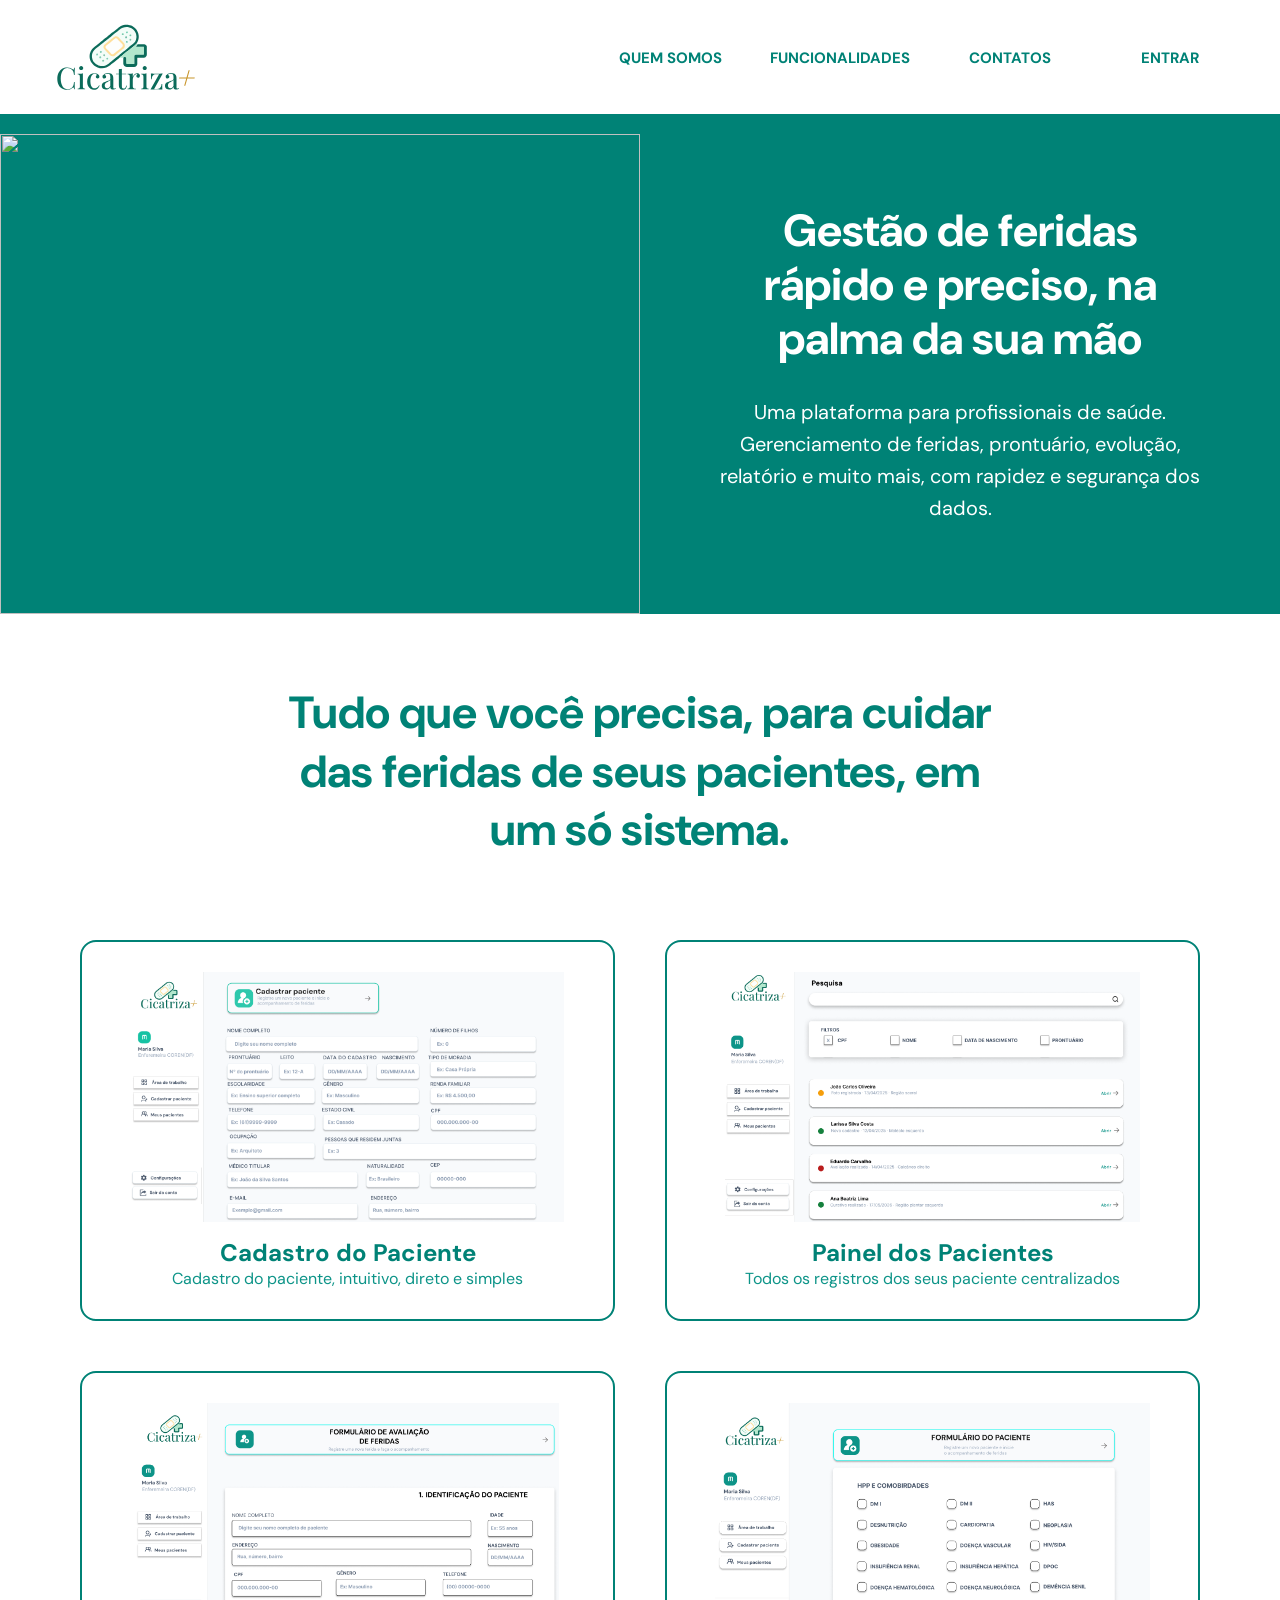
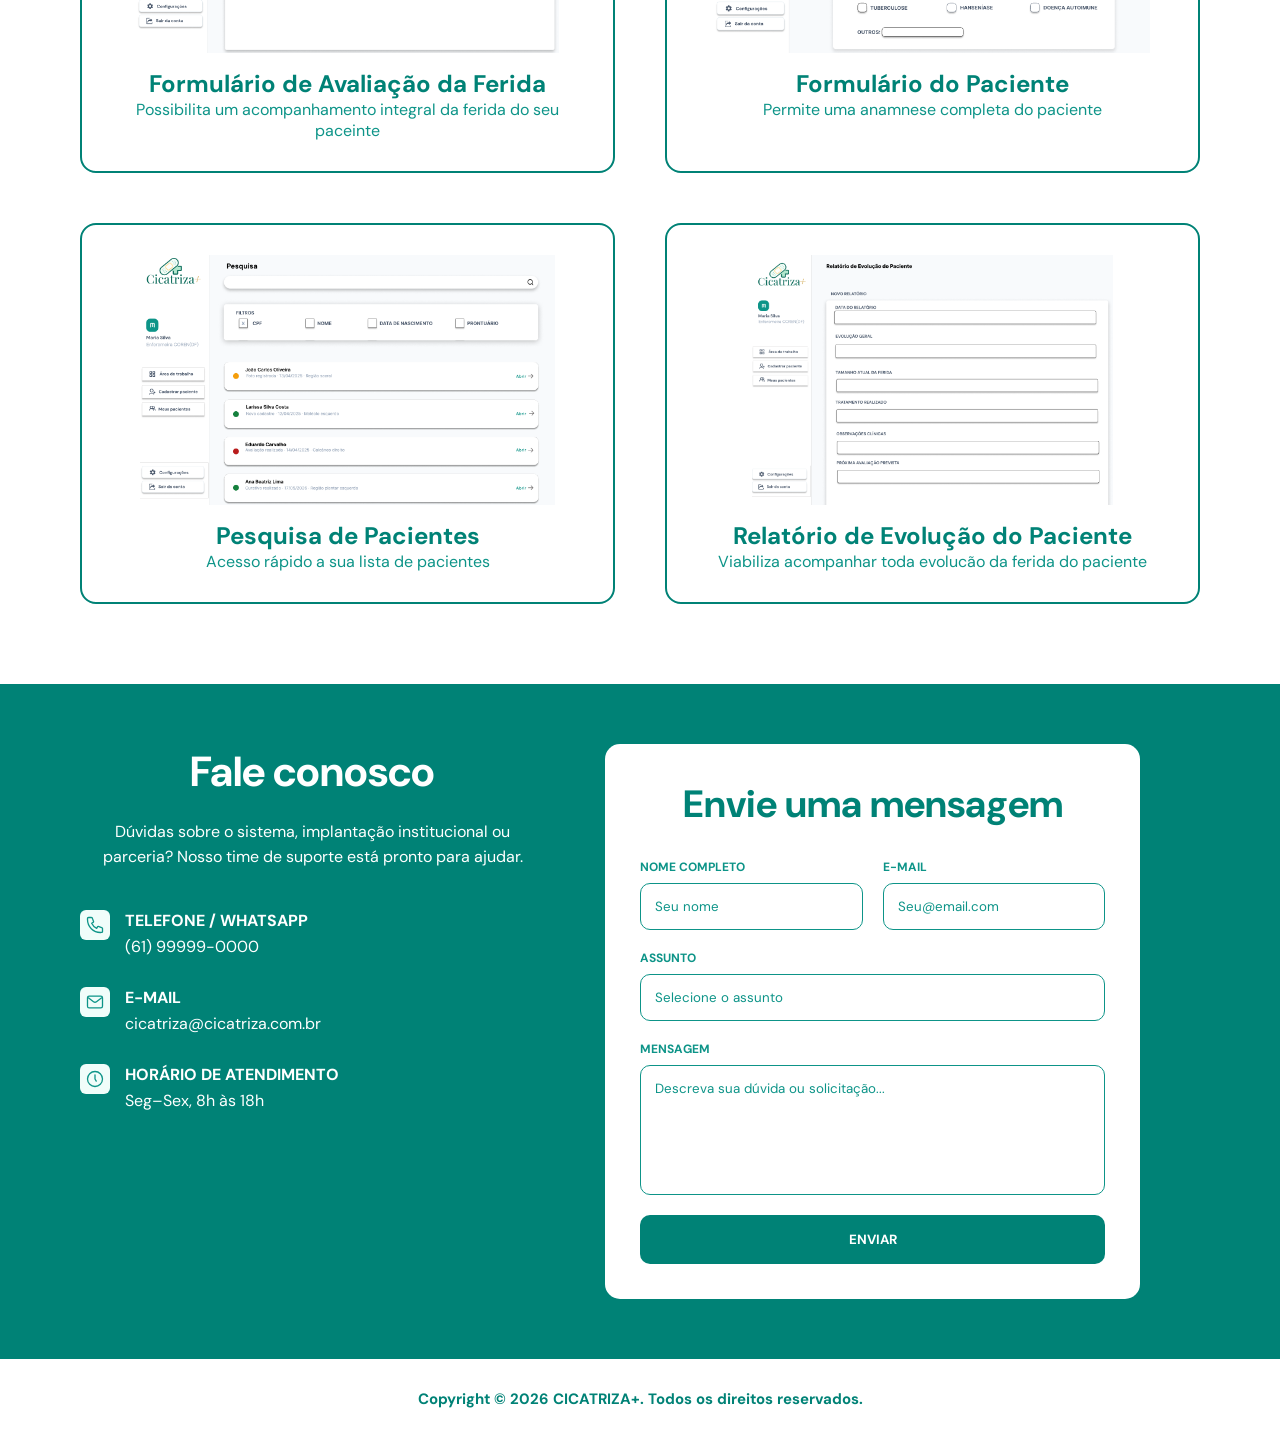
==== commit 06f9bbf5: "Update index.html" ====
--- a/index.html
+++ b/index.html
@@ -77,7 +77,7 @@
                 </div>
 
                 <div class="card">
-                    <img src="img/Formulario_Paciente.png" alt="Formulário do Paciente">
+                    <img src="img/formulario_paciente.png" alt="Formulário do Paciente">
                     <h3>Formulário do Paciente</h3>
                      <p>Permite uma anamnese completa do paciente </p>
                 </div>
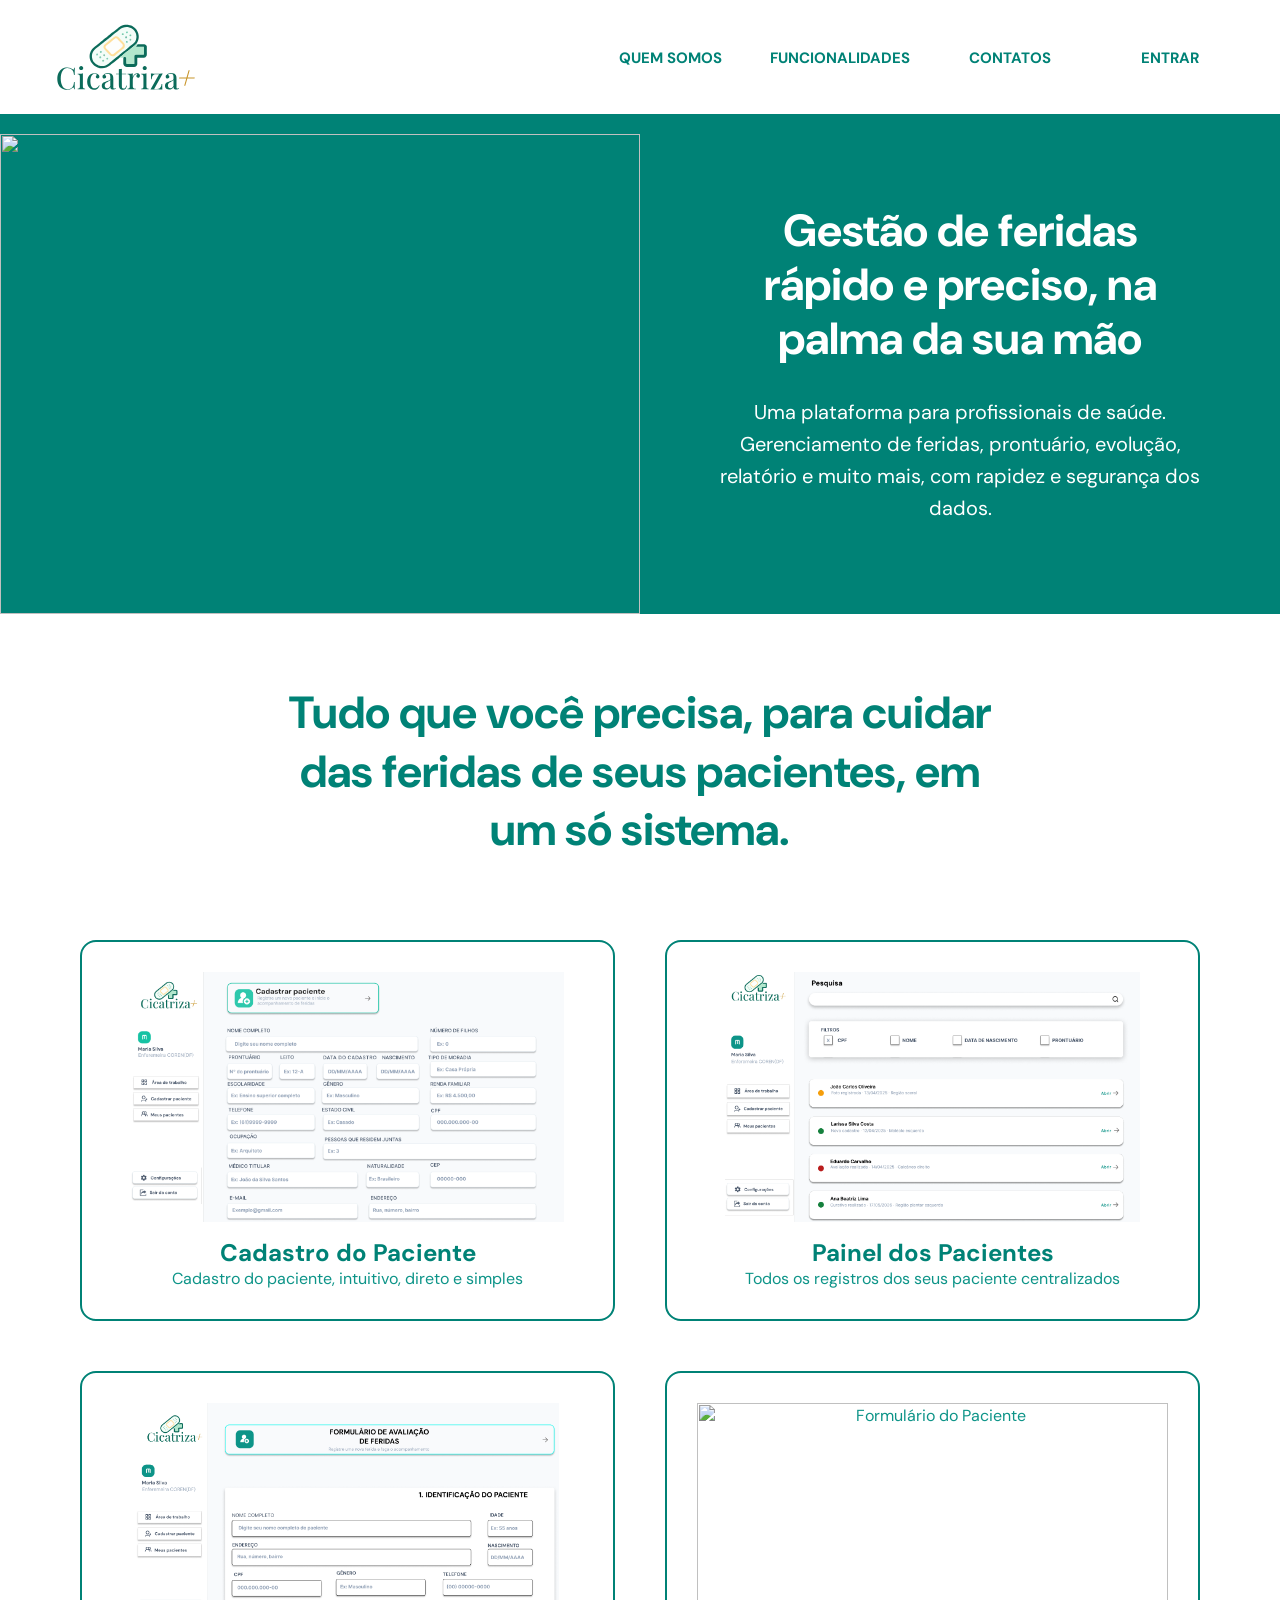
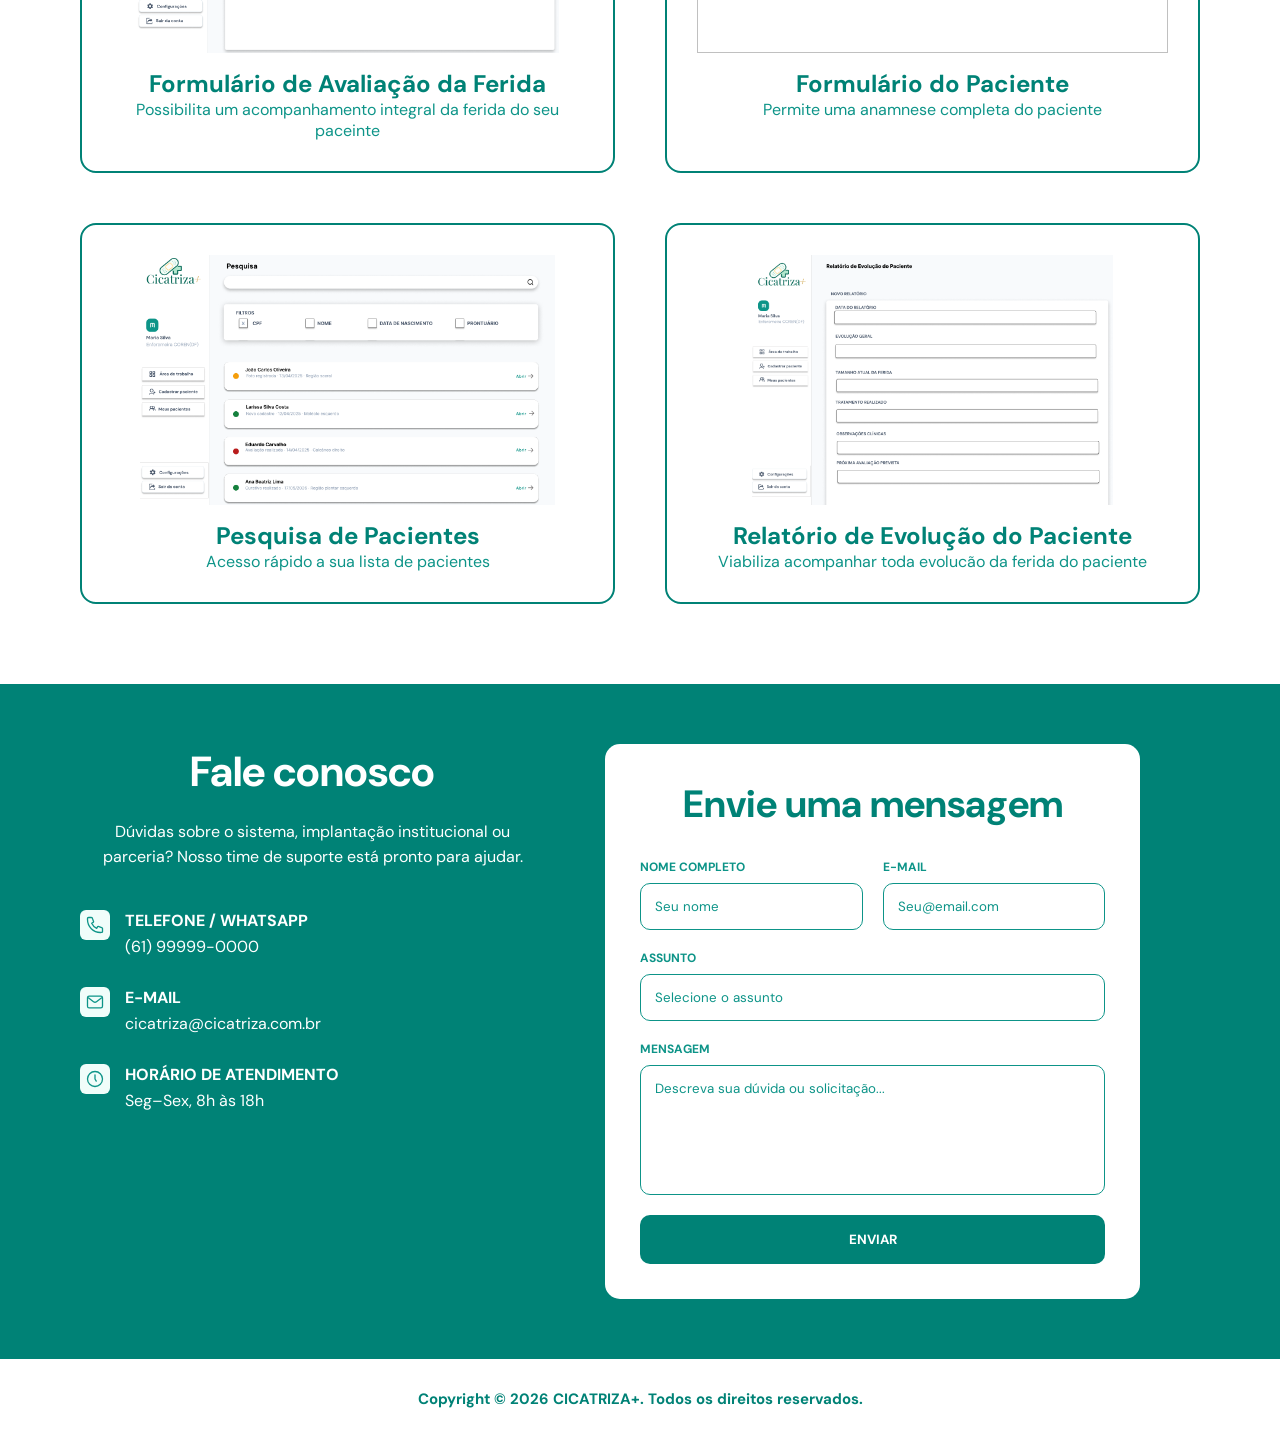
==== commit 9098f222: "Update index.html" ====
--- a/index.html
+++ b/index.html
@@ -77,7 +77,7 @@
                 </div>
 
                 <div class="card">
-                    <img src="img/formulario_paciente.png" alt="Formulário do Paciente">
+                    <img src="img/Formulario_Paciente.png" alt="Formulário do Paciente">
                     <h3>Formulário do Paciente</h3>
                      <p>Permite uma anamnese completa do paciente </p>
                 </div>
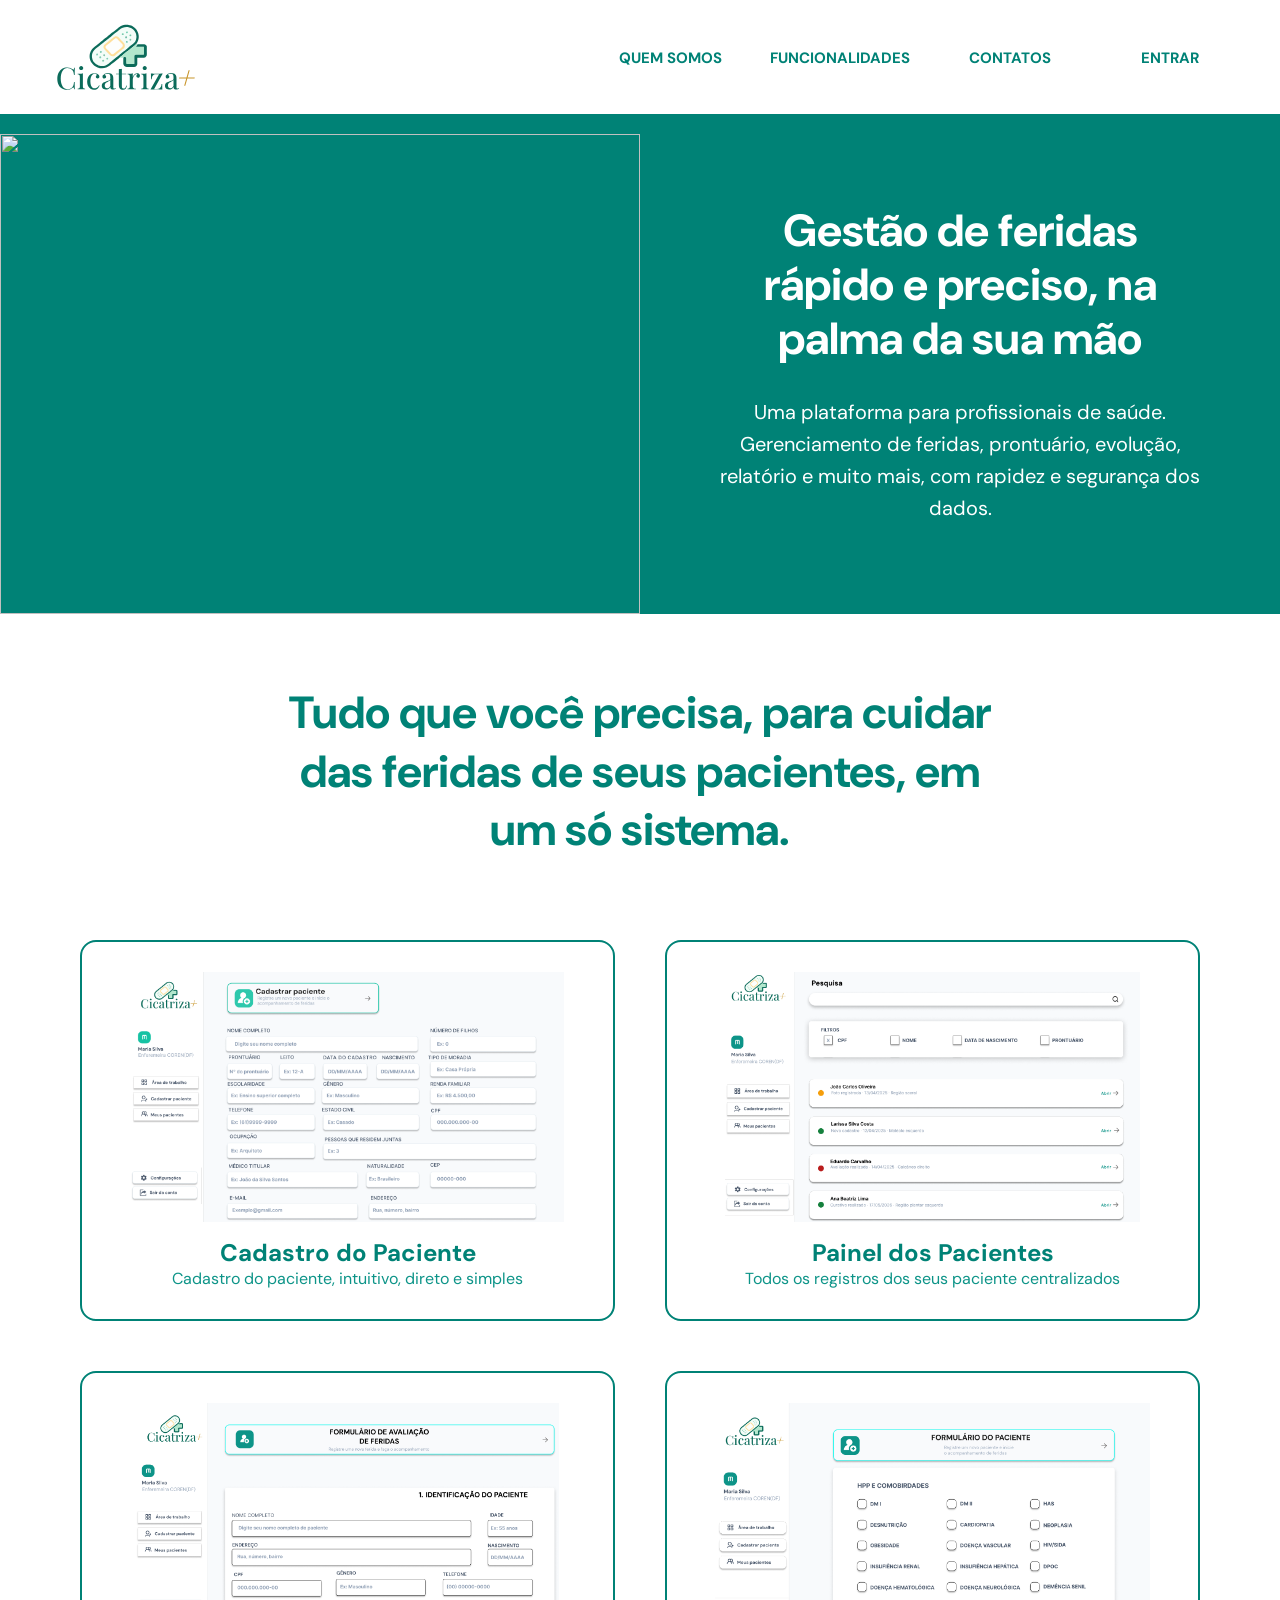
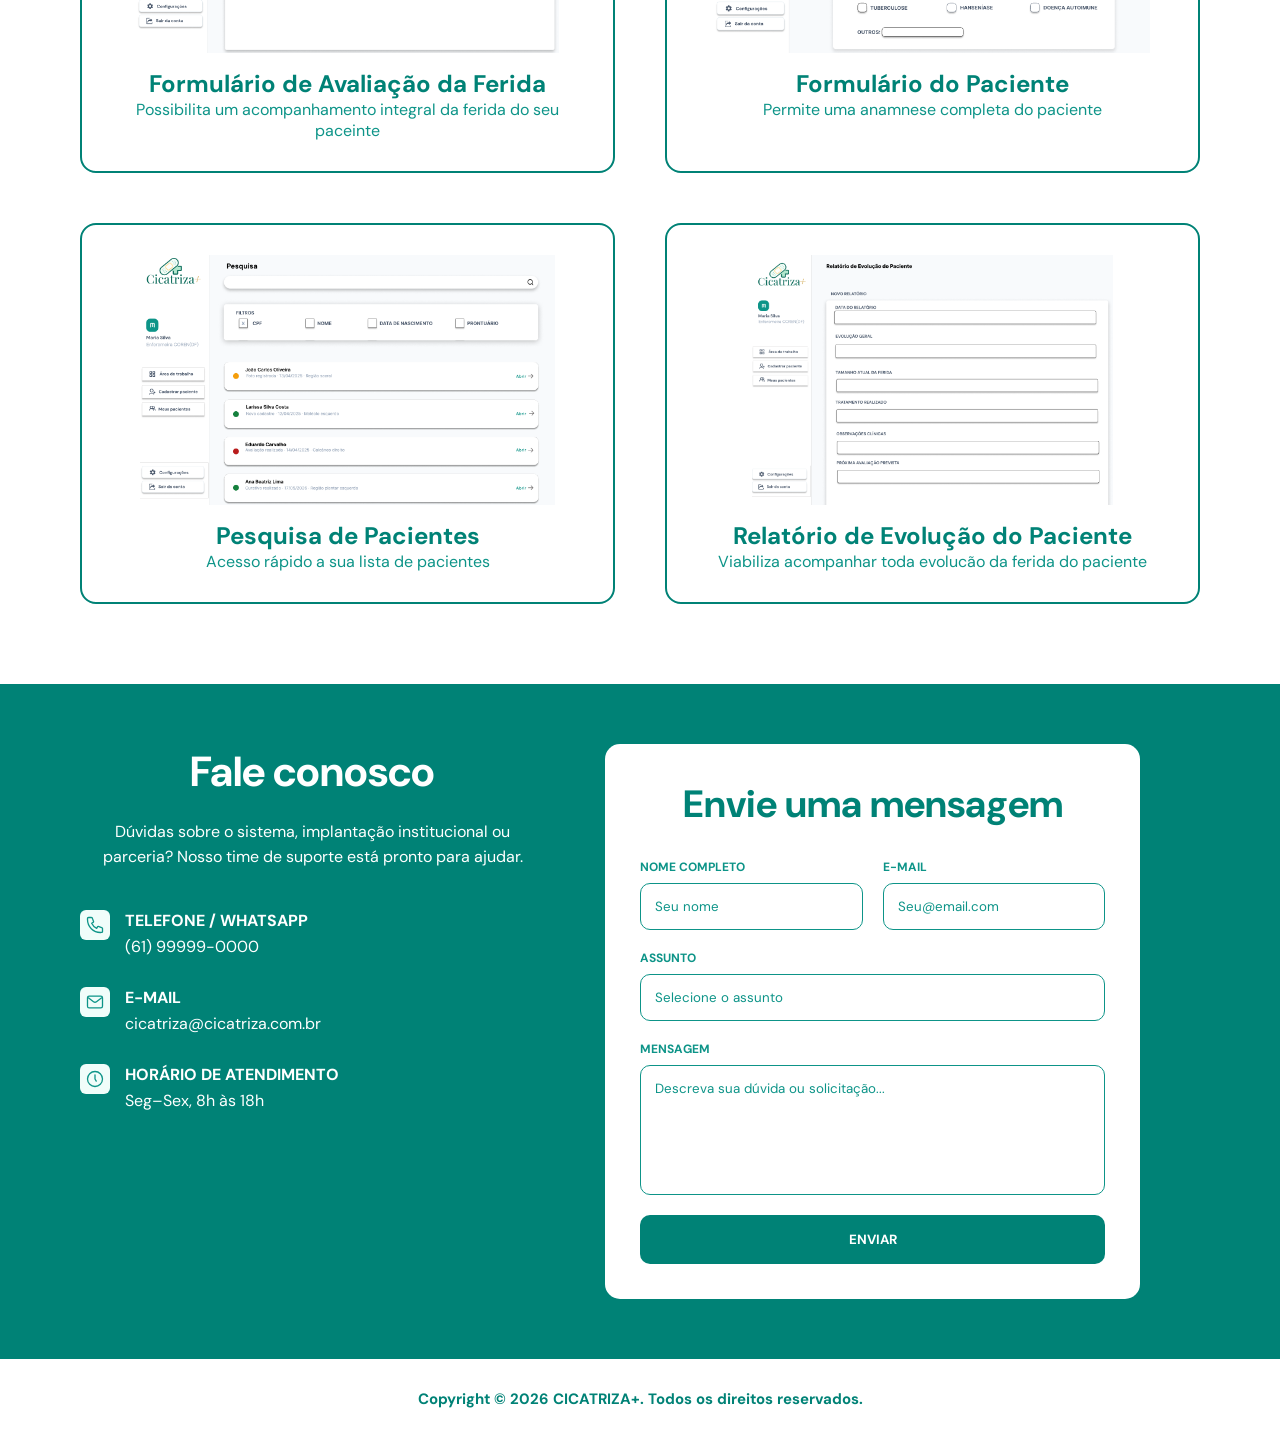
==== commit df9ae992: "Update index.html" ====
--- a/index.html
+++ b/index.html
@@ -77,7 +77,7 @@
                 </div>
 
                 <div class="card">
-                    <img src="img/Formulario_Paciente.png" alt="Formulário do Paciente">
+                    <img src="img/formulario_paciente.png" alt="Formulário do Paciente">
                     <h3>Formulário do Paciente</h3>
                      <p>Permite uma anamnese completa do paciente </p>
                 </div>
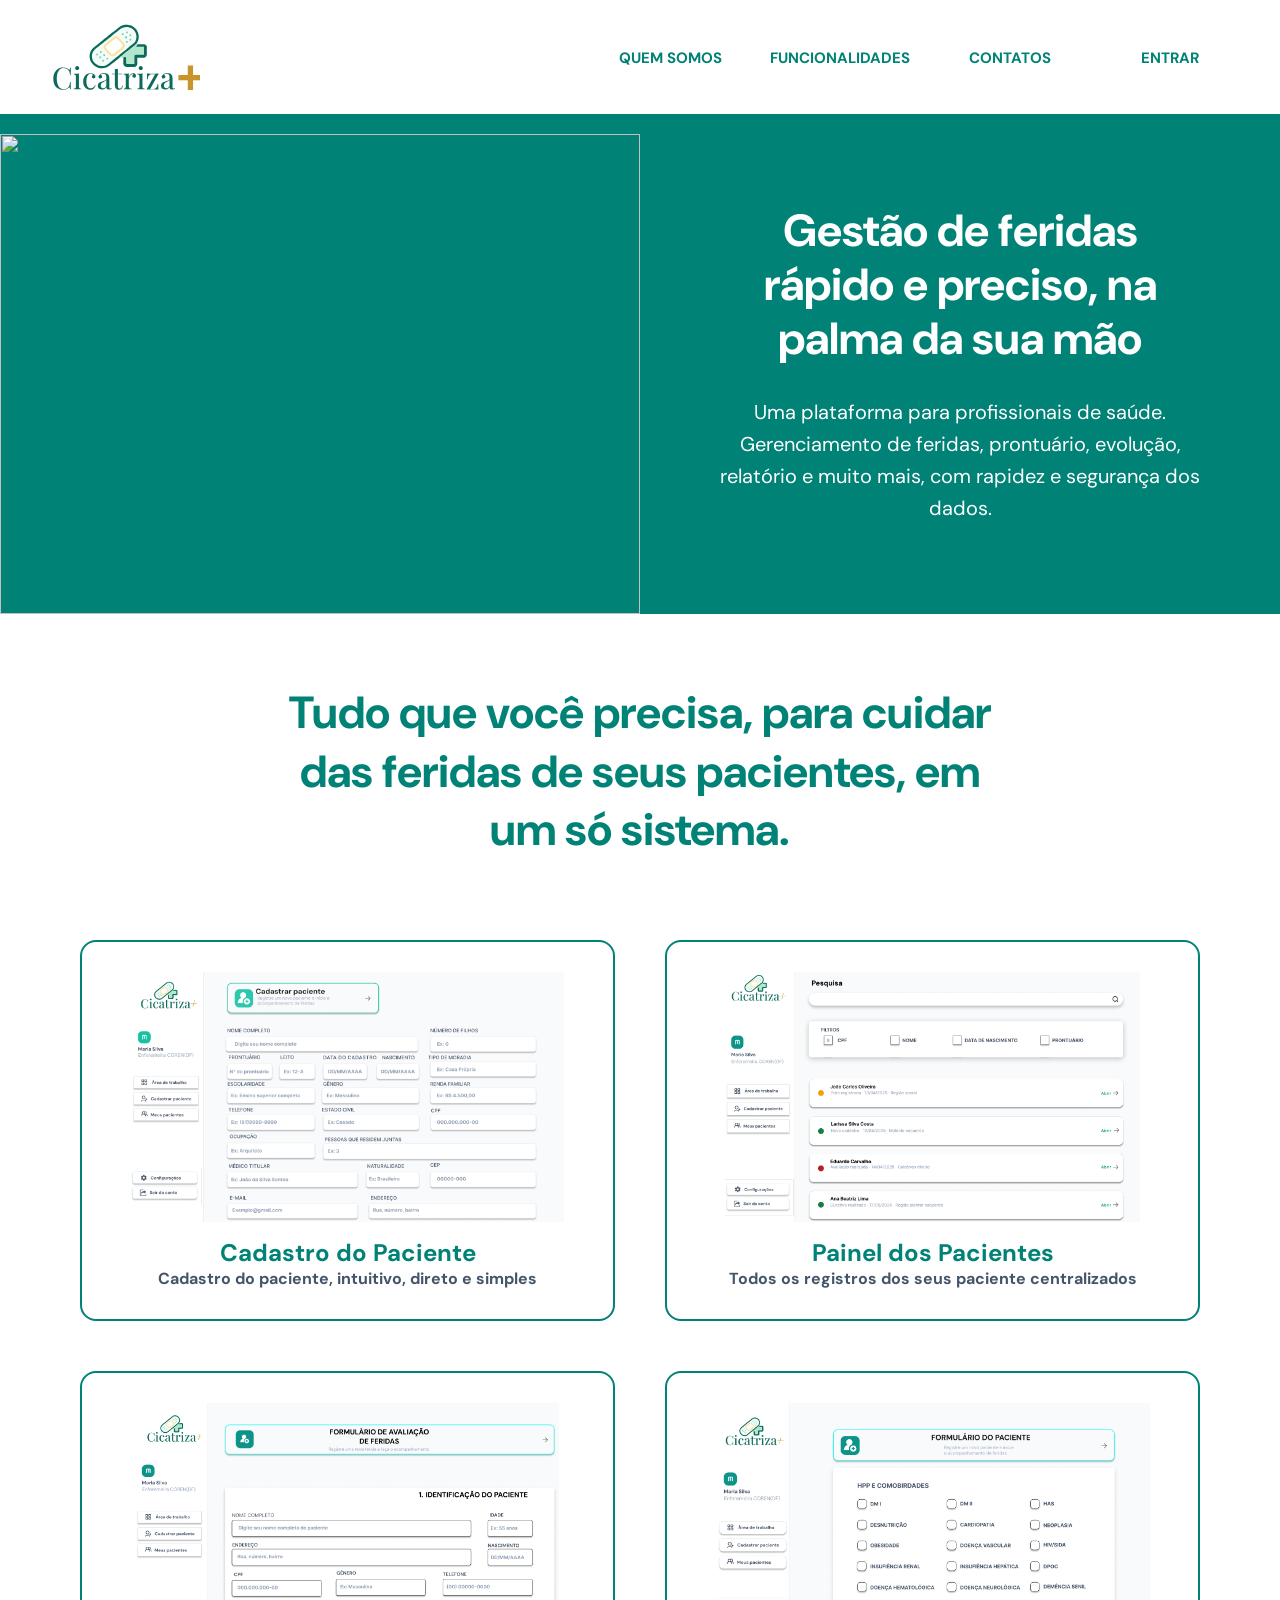
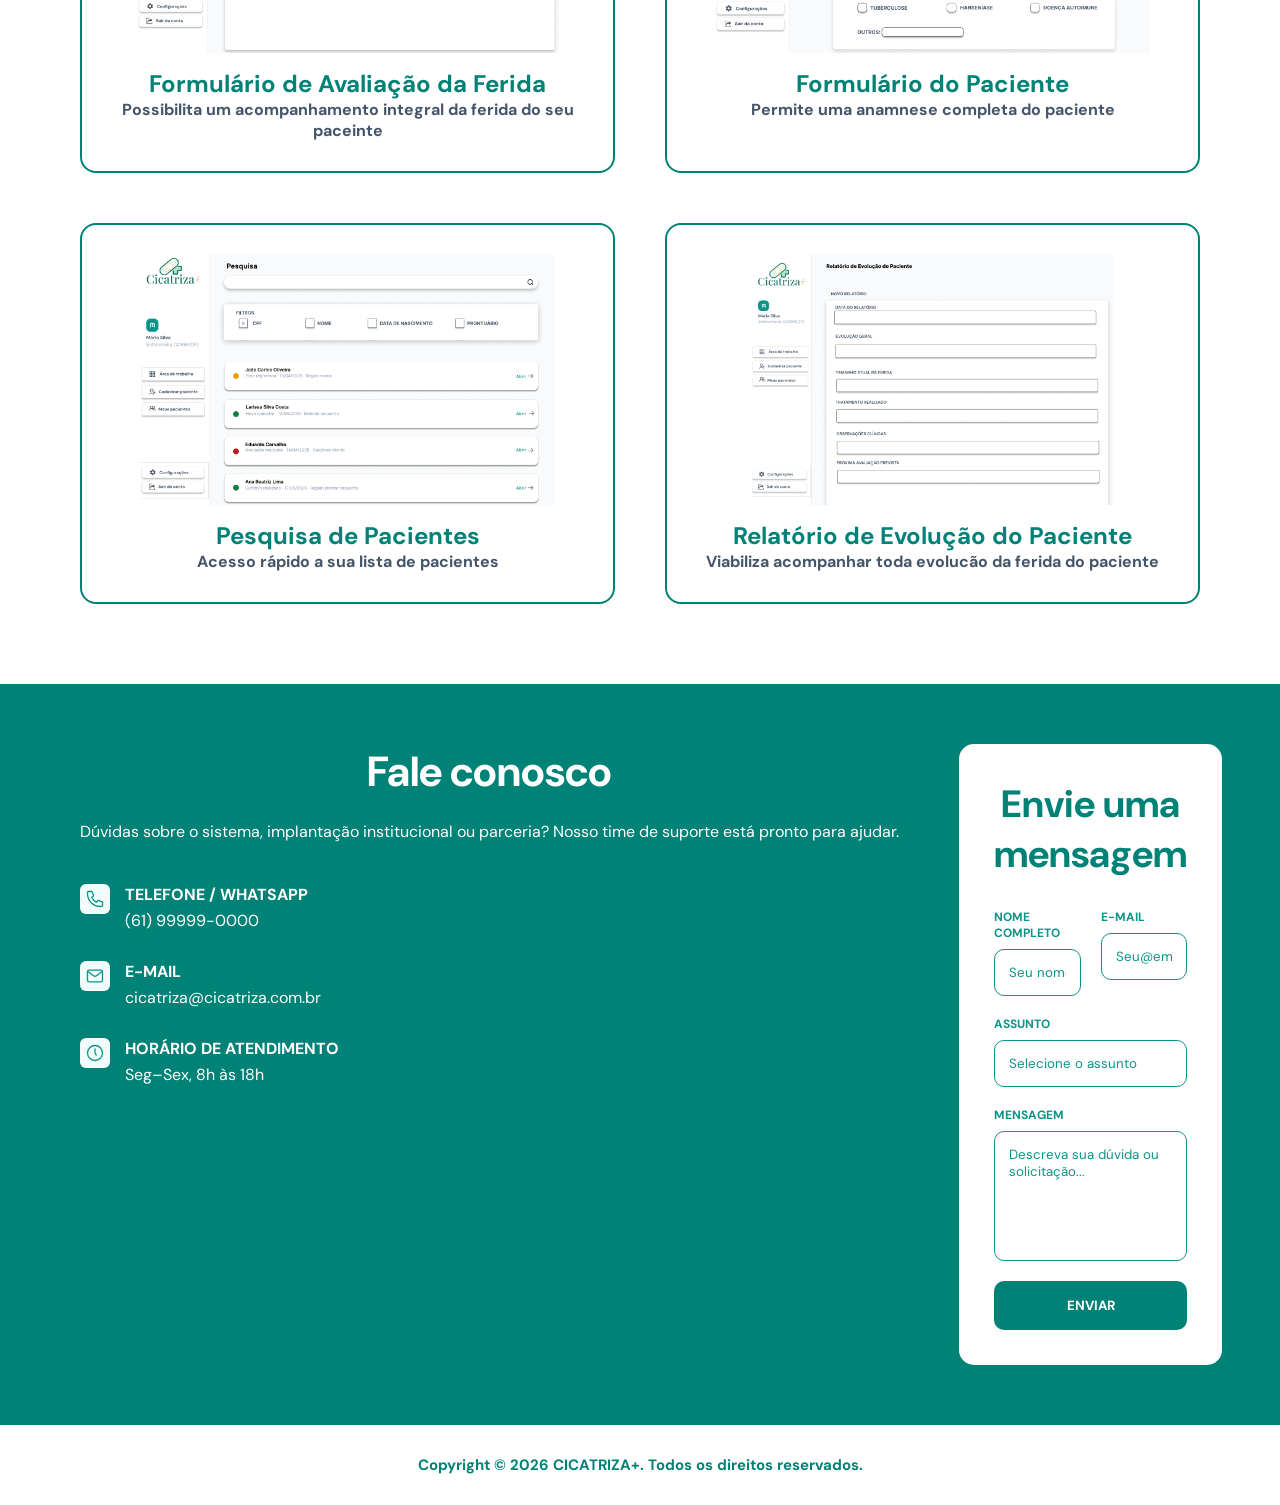
==== commit 24a2d969: "Add files via upload" ====
--- a/index.html
+++ b/index.html
@@ -4,6 +4,7 @@
     <meta name="viewport" content="width=device-width, initial-scale=1.0">
     <title>Cicatriza+ - Gestão de Feridas Inteligente</title>
     <link rel="stylesheet" href="style.css">
+    <link rel="stylesheet" href="mobile.css">
     <link rel="preconnect" href="https://googleapis.com">
     <link rel="preconnect" href="https://gstatic.com" crossorigin>
    <link href="https://fonts.googleapis.com/css2?family=DM+Sans:ital,opsz,wght@0,9..40,100..1000;1,9..40,100..1000&family=Inter:ital,opsz,wght@0,14..32,100..900;1,14..32,100..900&display=swap" rel="stylesheet">
--- a/style.css
+++ b/style.css
@@ -24,6 +24,10 @@
     --white:#ffffff; /* Cor branca para fundos e textos claros */
     --text:#ffffff; /* Cor do texto para a página, definida como branca para contraste com o fundo escuro */
     --text:#0D9488;/* Cor do texto para a página, definida como verde escuro para contraste com o fundo claro */
+}
+
+html.pagina-landing-page .contato-info > p {
+    white-space: nowrap;
 }
 
 html.pagina-landing-page .container-navbar{
@@ -141,6 +145,14 @@
     text-align:center; /* Centraliza o texto dentro dos cards para um layout mais equilibrado */
 }
 
+ html.pagina-landing-page .card p{
+    color: #445569;
+     font-weight:700; /* Define a espessura da fonte do título principal como negrito para maior impacto visual */
+    
+
+   
+}
+
 html.pagina-landing-page .card img{
     width:100%; /* Define a largura da imagem do card para ocupar toda a largura disponível dentro do card para um visual mais impactante */
     height:250px; /* Define a altura da imagem do card para 250px para manter uma proporção consistente entre os cards */
@@ -653,6 +665,32 @@
     color: #94a3b8; /* Define a cor do texto do rodapé do formulário de login como cinza claro para contraste com o fundo branco do container de login, criando um visual mais suave e profissional */
     font-size: 11px; /* Define o tamanho da fonte do texto do rodapé do formulário de login para 11px para um visual mais discreto e profissional, garantindo que seja legível sem competir com outros elementos do formulário de login */
     font-weight: 500; /* Define a espessura da fonte do texto do rodapé do formulário de login como média para um visual mais suave e profissional, garantindo que seja legível sem competir com outros elementos do formulário de login */
+}
+
+html.pagina-login .btn-voltar {
+    position: fixed;
+    top: 20px;
+    left: 20px;
+    display: flex;
+    align-items: center;
+    gap: 8px;
+    text-decoration: none;
+    color: #ffffff;
+    font-size: 14px;
+    font-weight: 600;
+    font-family: 'DM Sans', 'Inter', sans-serif;
+    background: rgba(255, 255, 255, 0.15);
+    backdrop-filter: blur(8px);
+    border: 1px solid rgba(255, 255, 255, 0.3);
+    padding: 8px 16px;
+    border-radius: 10px;
+    transition: background 0.2s, transform 0.2s;
+    z-index: 100;
+}
+
+html.pagina-login .btn-voltar:hover {
+    background: rgba(255, 255, 255, 0.25);
+    transform: translateX(-3px);
 }
 
 
@@ -983,7 +1021,7 @@
 html.pagina-inicial .stats{
     display:grid;
     grid-template-columns:repeat(3, 1fr);
-    gap:80px;
+    gap:40px;  
     margin:50px 0;  
 }
 
@@ -3516,6 +3554,15 @@
     margin-bottom:12px;
 }
 
+/* Desktop: sidebar sticky on desktop, mobile off-canvas in mobile.css */
+html[class*="pagina-"] .barra-lateral {
+    position: sticky;
+    top: 0;
+    height: 100vh;
+    overflow-y: auto;
+}
+
+
 html.pagina-formulario-paciente .photo-box span{
     font-family:'DM Sans','Inter',sans-serif;
     font-size:13px;
@@ -3691,3 +3738,25 @@
     height: 40px;
     opacity: 0.3;
 }
+
+@media (max-width: 768px) {
+    html.pagina-inicial .actions {
+        grid-template-columns: 1fr;
+        gap: 20px;
+    }
+
+    html.pagina-inicial .action-card {
+        gap: 15px;
+        padding: 20px;
+    }
+
+    html.pagina-inicial .action-card > img {
+        width: 45px;
+    }
+}
+.stat-icon {
+    opacity: 1 !important;
+    filter: none !important;
+    width: 32px;
+    height: 32px;
+}
--- a/mobile.css
+++ b/mobile.css
@@ -0,0 +1,809 @@
+* {
+    max-width: 100%;
+}
+
+
+.hamburger {
+    display: none;
+    position: fixed;
+    top: 14px;
+    left: 14px;
+    z-index: 1100;
+    background: #008276;
+    border: none;
+    border-radius: 10px;
+    width: 44px;
+    height: 44px;
+    cursor: pointer;
+    flex-direction: column;
+    align-items: center;
+    justify-content: center;
+    gap: 5px;
+    box-shadow: 0 2px 8px rgba(0,0,0,.18);
+}
+
+.hamburger span {
+    display: block;
+    width: 22px;
+    height: 2px;
+    background: #fff;
+    border-radius: 2px;
+    transition: .25s;
+}
+
+.sidebar-overlay {
+    display: none;
+    position: fixed;
+    inset: 0;
+    background: rgba(0,0,0,.45);
+    z-index: 900;
+}
+
+@media (max-width: 430px) {
+
+    html, body {
+        overflow-x: hidden;
+    }
+
+   
+    .hamburger {
+        display: flex;
+    }
+
+    .sidebar-overlay.active {
+        display: block;
+    }
+
+  
+    html.pagina-inicial .layout,
+    html.pagina-cadastro-paciente .layout,
+    html.pagina-painel-paciente .layout,
+    html.pagina-configuracoes .layout,
+    html.pagina-relatorio-paciente .layout,
+    html.pagina-formulario-avaliacao .layout,
+    html.pagina-formulario-paciente .layout {
+        grid-template-columns: 1fr;
+        width: 100%;
+    }
+
+    
+    html.pagina-inicial .barra-lateral,
+    html.pagina-cadastro-paciente .barra-lateral,
+    html.pagina-painel-paciente .barra-lateral,
+    html.pagina-configuracoes .barra-lateral,
+    html.pagina-relatorio-paciente .barra-lateral,
+    html.pagina-formulario-avaliacao .barra-lateral,
+    html.pagina-formulario-paciente .barra-lateral {
+        position: fixed;
+        top: 0;
+        left: -260px;
+        width: 260px;
+        height: 100vh;
+        z-index: 1000;
+        overflow-y: auto;
+        transition: left .28s cubic-bezier(.4,0,.2,1);
+        box-shadow: 4px 0 20px rgba(0,0,0,.15);
+    }
+
+    html.pagina-inicial .barra-lateral.open,
+    html.pagina-cadastro-paciente .barra-lateral.open,
+    html.pagina-painel-paciente .barra-lateral.open,
+    html.pagina-configuracoes .barra-lateral.open,
+    html.pagina-relatorio-paciente .barra-lateral.open,
+    html.pagina-formulario-avaliacao .barra-lateral.open,
+    html.pagina-formulario-paciente .barra-lateral.open {
+        left: 0;
+    }
+
+
+    html.pagina-inicial .content,
+    html.pagina-cadastro-paciente .content,
+    html.pagina-painel-paciente .content,
+    html.pagina-configuracoes .content,
+    html.pagina-relatorio-paciente .content,
+    html.pagina-formulario-avaliacao .content,
+    html.pagina-formulario-paciente .content {
+        padding-top: 70px !important;
+    }
+
+    
+    .logo-box {
+        margin: 16px auto !important;
+    }
+
+    .img-logo {
+        width: 120px !important;
+        height: auto !important;
+    }
+
+
+    /*landing-page*/
+
+    html.pagina-landing-page .container-navbar {
+        flex-direction: column;
+        align-items: center;
+        padding: 16px;
+        gap: 14px;
+    }
+
+    html.pagina-landing-page img {
+        width: 120px;
+    }
+
+    html.pagina-landing-page nav ul {
+        justify-content: center;
+        gap: 10px;
+    }
+
+    html.pagina-landing-page nav li {
+        min-width: 100px;
+    }
+
+    html.pagina-landing-page nav a {
+        font-size: 13px;
+    }
+
+    html.pagina-landing-page .container-main {
+        flex-direction: column;
+        height: auto;
+        padding: 0;
+        position: relative;
+        overflow: hidden;
+    }
+
+    html.pagina-landing-page .img-landing {
+        flex: 0 0 100%;
+        max-height: 300px;
+        object-fit: contain;
+        object-position: bottom;
+        display: block;
+        position: relative;
+        z-index: 1;
+        filter: drop-shadow(0 8px 32px rgba(0,0,0,0.2));
+    }
+
+    /* bolha atrás da enfermeira */
+    html.pagina-landing-page .container-main::before {
+        content: "";
+        position: absolute;
+        top: -30px;
+        left: 50%;
+        transform: translateX(-50%);
+        width: 320px;
+        height: 320px;
+        border-radius: 50%;
+        background: radial-gradient(circle, rgba(255,255,255,0.55) 0%, rgba(255,255,255,0.25) 50%, transparent 75%);
+        z-index: 0;
+        pointer-events: none;
+    }
+
+    html.pagina-landing-page .container-main-text {
+        flex: 0 0 100%;
+        padding: 30px 20px;
+    }
+
+    html.pagina-landing-page main h1 {
+        font-size: 28px;
+        margin: 16px 0;
+    }
+
+    html.pagina-landing-page main p {
+        font-size: 15px;
+    }
+
+    html.pagina-landing-page .funcionalidades {
+        padding: 40px 0;
+    }
+
+    html.pagina-landing-page .funcionalidades h2 {
+        font-size: 26px;
+        margin-bottom: 30px;
+        padding: 0 16px;
+    }
+
+    html.pagina-landing-page .cards {
+        grid-template-columns: 1fr;
+        gap: 20px;
+        padding: 0 16px;
+    }
+
+    html.pagina-landing-page .card {
+        padding: 20px;
+    }
+
+    html.pagina-landing-page .card img {
+        height: 180px;
+    }
+
+    html.pagina-landing-page .card h3 {
+        font-size: 18px;
+    }
+
+
+/* (desktop sidebar rules removed to avoid overriding `style.css` sticky rules)
+   Mobile-specific behaviour (max-width:430px) remains intact above. */
+
+    html.pagina-landing-page .contato {
+        padding: 30px 16px;
+    }
+
+    html.pagina-landing-page .conteudo {
+        align-items: center;
+        flex-direction: column;
+        gap: 24px;
+        padding-right: 0;
+    }
+
+    html.pagina-landing-page .contato-info {
+        width: 100%;
+        text-align: justify;
+    }
+
+    html.pagina-landing-page .contato-info h2 {
+        font-size: 26px;
+    }
+
+    html.pagina-landing-page .contato-info > p {
+        font-size: 14px;
+        margin-bottom: 24px;
+    }
+
+    html.pagina-landing-page .contato-form {
+        width: 100%;
+        max-width: 400px;
+        margin: 0 auto;
+        padding: 24px 16px;
+    }
+
+    html.pagina-landing-page .contato-form h2 {
+        font-size: 26px;
+        margin-bottom: 20px;
+    }
+
+    html.pagina-landing-page .row {
+        flex-direction: column;
+    }
+
+    html.pagina-landing-page .field {
+        margin-bottom: 14px;
+    }
+
+    html.pagina-landing-page footer {
+        font-size: 12px;
+        padding: 18px;
+    }
+
+
+   
+
+    html.pagina-login body,
+    body.pagina-login {
+        padding: 20px 16px;
+        padding-top: 40px;
+        align-items: center;
+        justify-content: center;
+        min-height: 100vh;
+        background-color: #0d9488;
+    }
+
+    html.pagina-login .login-container,
+    body.pagina-login .login-container {
+        padding: 40px 20px;
+        border-radius: 16px;
+        width: 100%;
+        max-width: 360px;
+        background: #fff;
+        box-shadow: 0 10px 25px rgba(0,0,0,.15);
+        text-align: center;
+    }
+
+    html.pagina-login img,
+    body.pagina-login img {
+        width: 80px;
+        height: 80px;
+    }
+
+    html.pagina-login .subtitle,
+    body.pagina-login .subtitle {
+        font-size: 13px;
+    }
+
+    html.pagina-login .btn,
+    body.pagina-login .btn {
+        font-size: 14px;
+        padding: 12px;
+    }
+
+    html.pagina-login .input-group,
+    body.pagina-login .input-group {
+        margin-bottom: 14px;
+        text-align: left;
+    }
+
+    html.pagina-login .input-group input,
+    body.pagina-login .input-group input {
+        width: 100%;
+        font-size: 15px;
+    }
+
+
+    /*/cadastro*/
+
+    html.pagina-cadastro body {
+        padding: 20px 16px;
+        align-items: flex-start;
+        padding-top: 40px;
+    }
+
+    html.pagina-cadastro .register-container {
+        padding: 24px 16px;
+    }
+
+    html.pagina-cadastro .form-row {
+        grid-template-columns: 1fr;
+    }
+
+    html.pagina-cadastro .user-icon-badge .logo-img {
+        width: 80px;
+        height: 80px;
+    }
+
+    html.pagina-cadastro .register-header h2 {
+        font-size: 17px;
+    }
+
+    html.pagina-cadastro .btn-submit {
+        font-size: 14px;
+    }
+
+
+      /*/pagina inicial*/
+
+    html.pagina-inicial .content {
+        padding: 70px 16px 30px !important;
+    }
+
+    html.pagina-inicial .welcome h1 {
+        font-size: 22px;
+    }
+
+    html.pagina-inicial .welcome p {
+        font-size: 15px;
+    }
+
+    html.pagina-inicial .stats {
+        grid-template-columns: 1fr;
+        gap: 16px;
+        margin: 24px 0;
+    }
+
+    html.pagina-inicial .stat-card {
+        padding: 20px;
+    }
+
+    html.pagina-inicial .stat-card strong {
+        font-size: 24px;
+    }
+
+    html.pagina-inicial .actions {
+        grid-template-columns: 1fr;
+        gap: 16px;
+        margin-bottom: 30px;
+    }
+
+    html.pagina-inicial .action-card {
+        gap: 14px;
+        padding: 18px;
+    }
+
+    html.pagina-inicial .action-card > img {
+        width: 44px;
+    }
+
+    html.pagina-inicial .action-card h2 {
+        font-size: 16px;
+    }
+
+    html.pagina-inicial .activity h2 {
+        font-size: 20px;
+        margin-bottom: 16px;
+    }
+
+    html.pagina-inicial .activity-card {
+        gap: 12px;
+        padding: 14px;
+        flex-wrap: wrap;
+    }
+
+
+      /*/cadastro paciente */
+
+    html.pagina-cadastro-paciente .content {
+        padding: 70px 16px 30px !important;
+    }
+
+    html.pagina-cadastro-paciente .action-card {
+        width: 100%;
+        margin: 0 0 20px 0;
+        padding: 14px 16px;
+        gap: 14px;
+    }
+
+    html.pagina-cadastro-paciente .action-card > img {
+        width: 44px;
+    }
+
+    html.pagina-cadastro-paciente .action-card h1 {
+        font-size: 17px;
+    }
+
+    html.pagina-cadastro-paciente .patient-form {
+        margin: 0;
+        gap: 16px;
+    }
+
+    html.pagina-cadastro-paciente .patient-form > div {
+        grid-template-columns: 1fr;
+        gap: 12px;
+    }
+
+    html.pagina-cadastro-paciente .field.full,
+    html.pagina-cadastro-paciente .field.double {
+        grid-column: auto;
+    }
+
+    html.pagina-cadastro-paciente .field input,
+    html.pagina-cadastro-paciente .field select {
+        font-size: 15px;
+        height: 46px;
+    }
+
+    html.pagina-cadastro-paciente .form-footer {
+        margin: 20px 0;
+        flex-direction: column;
+        gap: 20px;
+        align-items: center;
+    }
+
+    html.pagina-cadastro-paciente .btn-next {
+        font-size: 17px;
+        padding: 14px 24px;
+    }
+
+    html.pagina-cadastro-paciente .step-line {
+        width: 200px;
+    }
+
+
+    /*/painel paciente */
+
+    html.pagina-painel-paciente .content {
+        padding: 70px 16px 30px !important;
+    }
+
+    html.pagina-painel-paciente .search-area h1 {
+        font-size: 22px;
+        margin: 0 0 12px 0;
+    }
+
+    html.pagina-painel-paciente .search-box {
+        margin: 0 0 16px 0;
+    }
+
+    html.pagina-painel-paciente .filters {
+        margin: 0 0 16px 0;
+        padding: 16px;
+    }
+
+    html.pagina-painel-paciente .filter-options {
+        flex-direction: column;
+        gap: 14px;
+    }
+
+    html.pagina-painel-paciente .patients-list {
+        margin: 0;
+    }
+
+    html.pagina-painel-paciente .patient-card {
+        flex-wrap: wrap;
+        gap: 12px;
+        padding: 14px;
+    }
+
+    html.pagina-painel-paciente .patient-card a {
+        width: 100%;
+        justify-content: flex-end;
+    }
+
+
+   /*/configuraçoes*/
+
+    html.pagina-configuracoes .content {
+        padding: 70px 16px 30px !important;
+    }
+
+    html.pagina-configuracoes .page-header h1 {
+        font-size: 1.5rem;
+    }
+
+    html.pagina-configuracoes .settings-card {
+        padding: 24px 16px;
+        margin-top: 24px;
+    }
+
+    html.pagina-configuracoes .settings-form {
+        grid-template-columns: 1fr;
+        gap: 14px;
+    }
+
+    html.pagina-configuracoes .field.full {
+        grid-column: auto;
+    }
+
+    html.pagina-configuracoes .btn-save {
+        grid-column: auto;
+        font-size: 1.1rem;
+    }
+
+    html.pagina-configuracoes .settings-card h2 {
+        font-size: 1.4rem;
+    }
+
+
+      /*/relatorio paciente */
+
+    html.pagina-relatorio-paciente .content {
+        padding: 70px 16px 40px !important;
+    }
+
+    html.pagina-relatorio-paciente .page-header h1 {
+        font-size: 1.3rem;
+    }
+
+    html.pagina-relatorio-paciente .report-card {
+        padding: 18px;
+        margin-bottom: 20px;
+    }
+
+    html.pagina-relatorio-paciente .report-form {
+        gap: 14px;
+    }
+
+    html.pagina-relatorio-paciente .history-card {
+        flex-wrap: wrap;
+        gap: 12px;
+        padding: 14px;
+    }
+
+    html.pagina-relatorio-paciente .action {
+        margin-top: 28px;
+    }
+
+    html.pagina-relatorio-paciente .action button,
+    html.pagina-relatorio-paciente .btn-save-report {
+        width: 100%;
+        padding: 14px 20px;
+        font-size: 1rem;
+    }
+
+
+    /*/formulario de avaliação*/
+
+    html.pagina-formulario-avaliacao .content {
+        padding: 70px 16px 30px !important;
+    }
+
+    html.pagina-formulario-avaliacao .header-card {
+        flex-wrap: wrap;
+        gap: 12px;
+    }
+
+    html.pagina-formulario-avaliacao .header-card > img {
+        width: 44px;
+    }
+
+    html.pagina-formulario-avaliacao .header-info h1 {
+        font-size: 22px;
+    }
+
+    html.pagina-formulario-avaliacao .form-section {
+        padding: 18px;
+        margin-bottom: 14px;
+    }
+
+    html.pagina-formulario-avaliacao .form-section h2 {
+        font-size: 14px;
+        margin-bottom: 16px;
+    }
+
+    html.pagina-formulario-avaliacao .form-grid,
+    html.pagina-formulario-avaliacao .measure-grid,
+    html.pagina-formulario-avaliacao .evolution-grid {
+        grid-template-columns: 1fr;
+        gap: 12px;
+    }
+
+    html.pagina-formulario-avaliacao .form-footer {
+        flex-direction: column;
+        align-items: center;
+        gap: 20px;
+        margin-top: 24px;
+    }
+
+    html.pagina-formulario-avaliacao .btn-next {
+        width: 100%;
+        justify-content: center;
+        font-size: 16px;
+        padding: 14px 20px;
+    }
+
+    html.pagina-formulario-avaliacao input,
+    html.pagina-formulario-avaliacao select {
+        height: 46px;
+        font-size: 15px;
+    }
+
+
+      /*/formulario paciente*/
+
+    html.pagina-formulario-paciente .content {
+        padding: 70px 16px 30px !important;
+    }
+
+    html.pagina-formulario-paciente .header-card {
+        flex-wrap: wrap;
+        gap: 12px;
+        padding: 12px 14px;
+        margin-bottom: 16px;
+    }
+
+    html.pagina-formulario-paciente .header-card > img {
+        width: 36px;
+    }
+
+    html.pagina-formulario-paciente .header-info h1 {
+        font-size: 20px;
+    }
+
+    html.pagina-formulario-paciente .form-card {
+        padding: 18px;
+        margin-bottom: 16px;
+    }
+
+    html.pagina-formulario-paciente .form-card h2 {
+        font-size: 16px;
+        margin-bottom: 18px;
+    }
+
+    html.pagina-formulario-paciente .form-card h3 {
+        font-size: 13px;
+        margin: 18px 0 12px;
+    }
+
+    html.pagina-formulario-paciente .checkbox-grid,
+    html.pagina-formulario-paciente .etiologia-grid,
+    html.pagina-formulario-paciente .medicamentos-grid {
+        grid-template-columns: 1fr;
+        gap: 12px;
+    }
+
+    html.pagina-formulario-paciente .exam-grid {
+        grid-template-columns: 1fr;
+        gap: 12px;
+    }
+
+    html.pagina-formulario-paciente .exam-grid.mensuracao-ferida {
+        grid-template-columns: 1fr;
+    }
+
+    html.pagina-formulario-paciente .lifestyle {
+        grid-template-columns: 1fr;
+        gap: 12px;
+    }
+
+    html.pagina-formulario-paciente .higiene-grid .left-column,
+    html.pagina-formulario-paciente .higiene-grid .right-column {
+        grid-template-columns: 1fr;
+        gap: 12px;
+    }
+
+    html.pagina-formulario-paciente .nutricao-exam-fields {
+        grid-template-columns: 1fr;
+        gap: 12px;
+    }
+
+    html.pagina-formulario-paciente .nutricao-exam-fields .field:nth-child(1),
+    html.pagina-formulario-paciente .nutricao-exam-fields .field:nth-child(2) {
+        grid-column: auto;
+    }
+
+    html.pagina-formulario-paciente .exam-fields {
+        flex-direction: column;
+        gap: 12px;
+    }
+
+    html.pagina-formulario-paciente .field {
+        flex-direction: column;
+        align-items: flex-start;
+    }
+
+    html.pagina-formulario-paciente .field input {
+        width: 100%;
+        height: 38px;
+    }
+
+    html.pagina-formulario-paciente .field-inline,
+    html.pagina-formulario-paciente .inline-field {
+        flex-direction: column;
+        align-items: flex-start;
+        gap: 8px;
+    }
+
+    html.pagina-formulario-paciente .field-inline input,
+    html.pagina-formulario-paciente .inline-field input {
+        width: 100%;
+    }
+
+    html.pagina-formulario-paciente .checkbox-row {
+        flex-direction: column;
+        gap: 12px;
+    }
+
+    html.pagina-formulario-paciente .input-row {
+        flex-direction: column;
+        align-items: flex-start;
+        gap: 6px;
+    }
+
+    html.pagina-formulario-paciente .input-row input {
+        width: 100%;
+    }
+
+    html.pagina-formulario-paciente .photo-actions {
+        flex-direction: column;
+        align-items: center;
+        gap: 20px;
+    }
+
+    html.pagina-formulario-paciente .photo-box {
+        width: 100%;
+        max-width: 280px;
+        height: 160px;
+    }
+
+    html.pagina-formulario-paciente .photo-box img {
+        width: 60px;
+        height: 60px;
+    }
+
+    html.pagina-formulario-paciente .action-area button {
+        font-size: 17px;
+        height: 48px;
+    }
+
+    html.pagina-formulario-paciente textarea {
+        font-size: 14px;
+        padding: 12px;
+        min-height: 140px;
+    }
+
+    html.pagina-formulario-paciente .opcoes {
+        gap: 12px 20px;
+    }
+
+    html.pagina-formulario-paciente .body-map {
+        padding: 12px;
+    }
+
+} 
+
+/* Desktop: hide mobile controls on very large screens; desktop layout handled in style.css */
+@media (min-width: 1200px) {
+    .hamburger {
+        display: none !important;
+    }
+
+    .sidebar-overlay {
+        display: none !important;
+    }
+}
